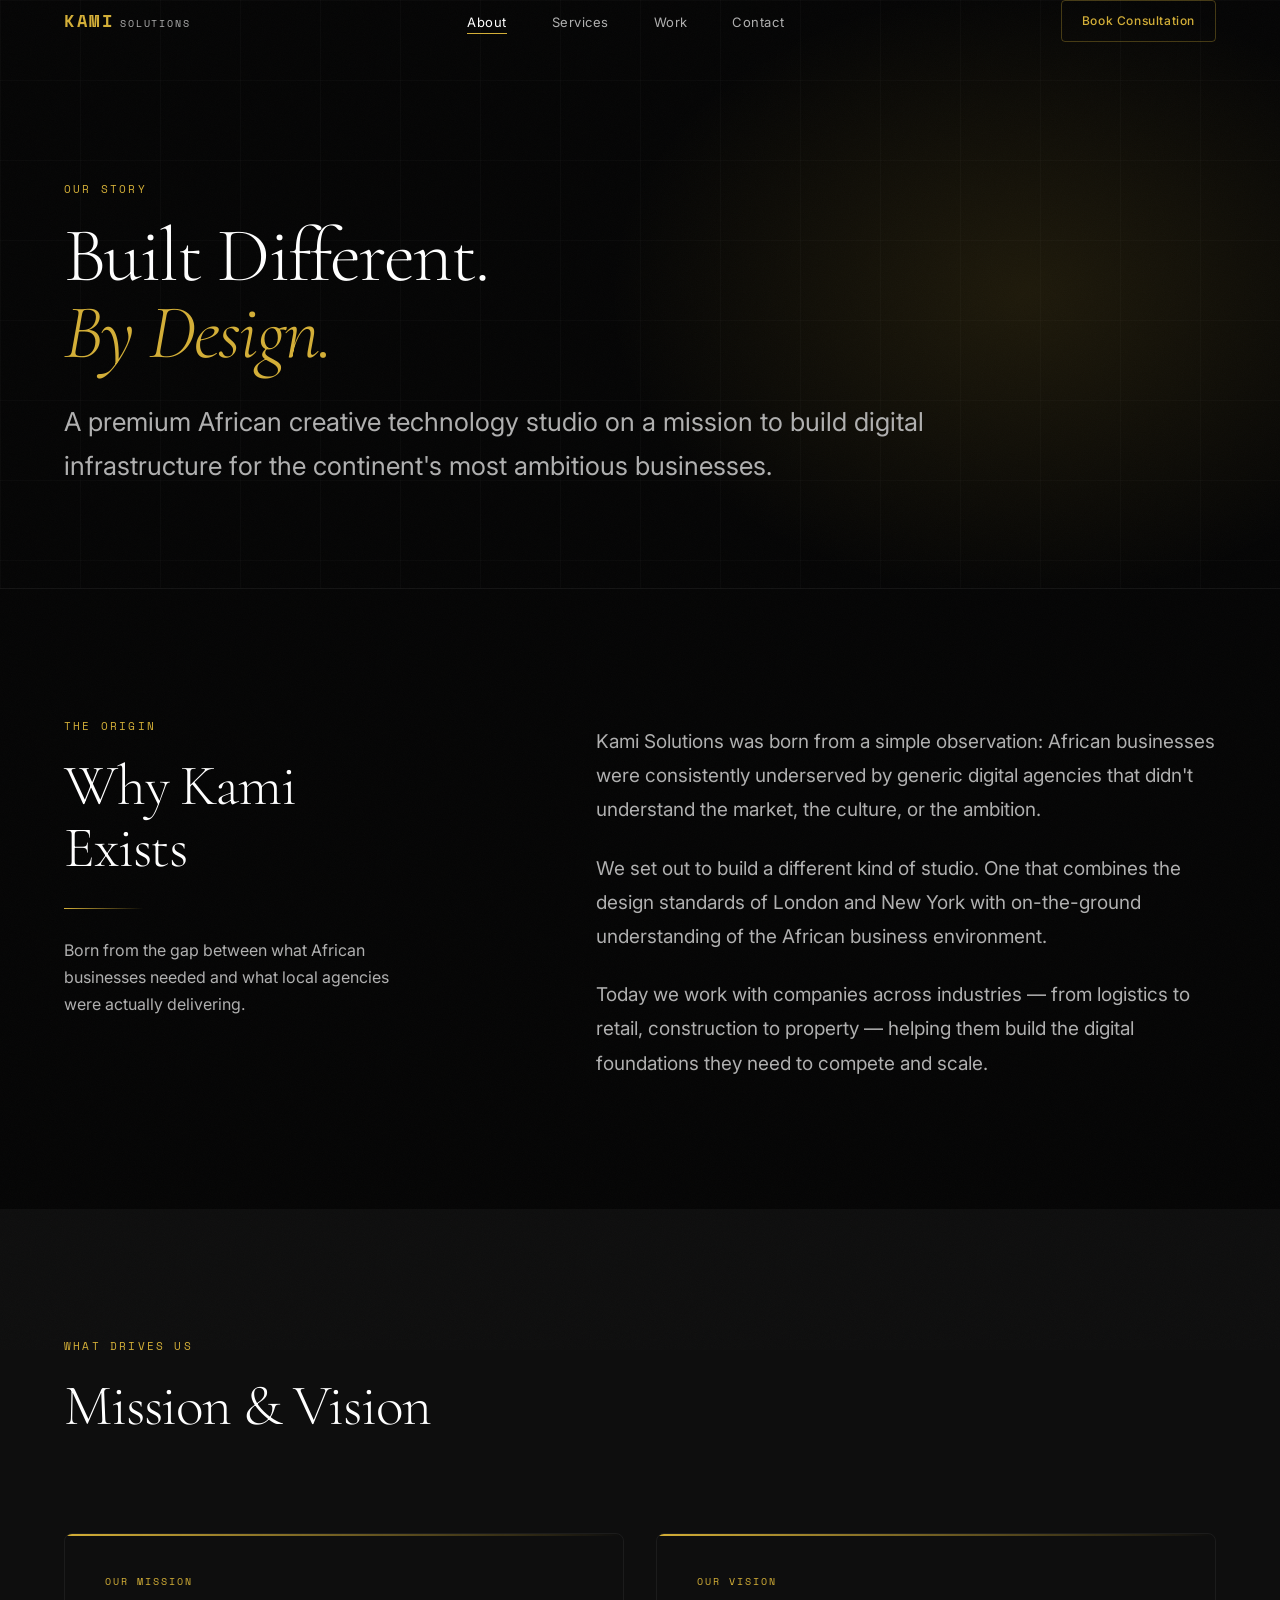
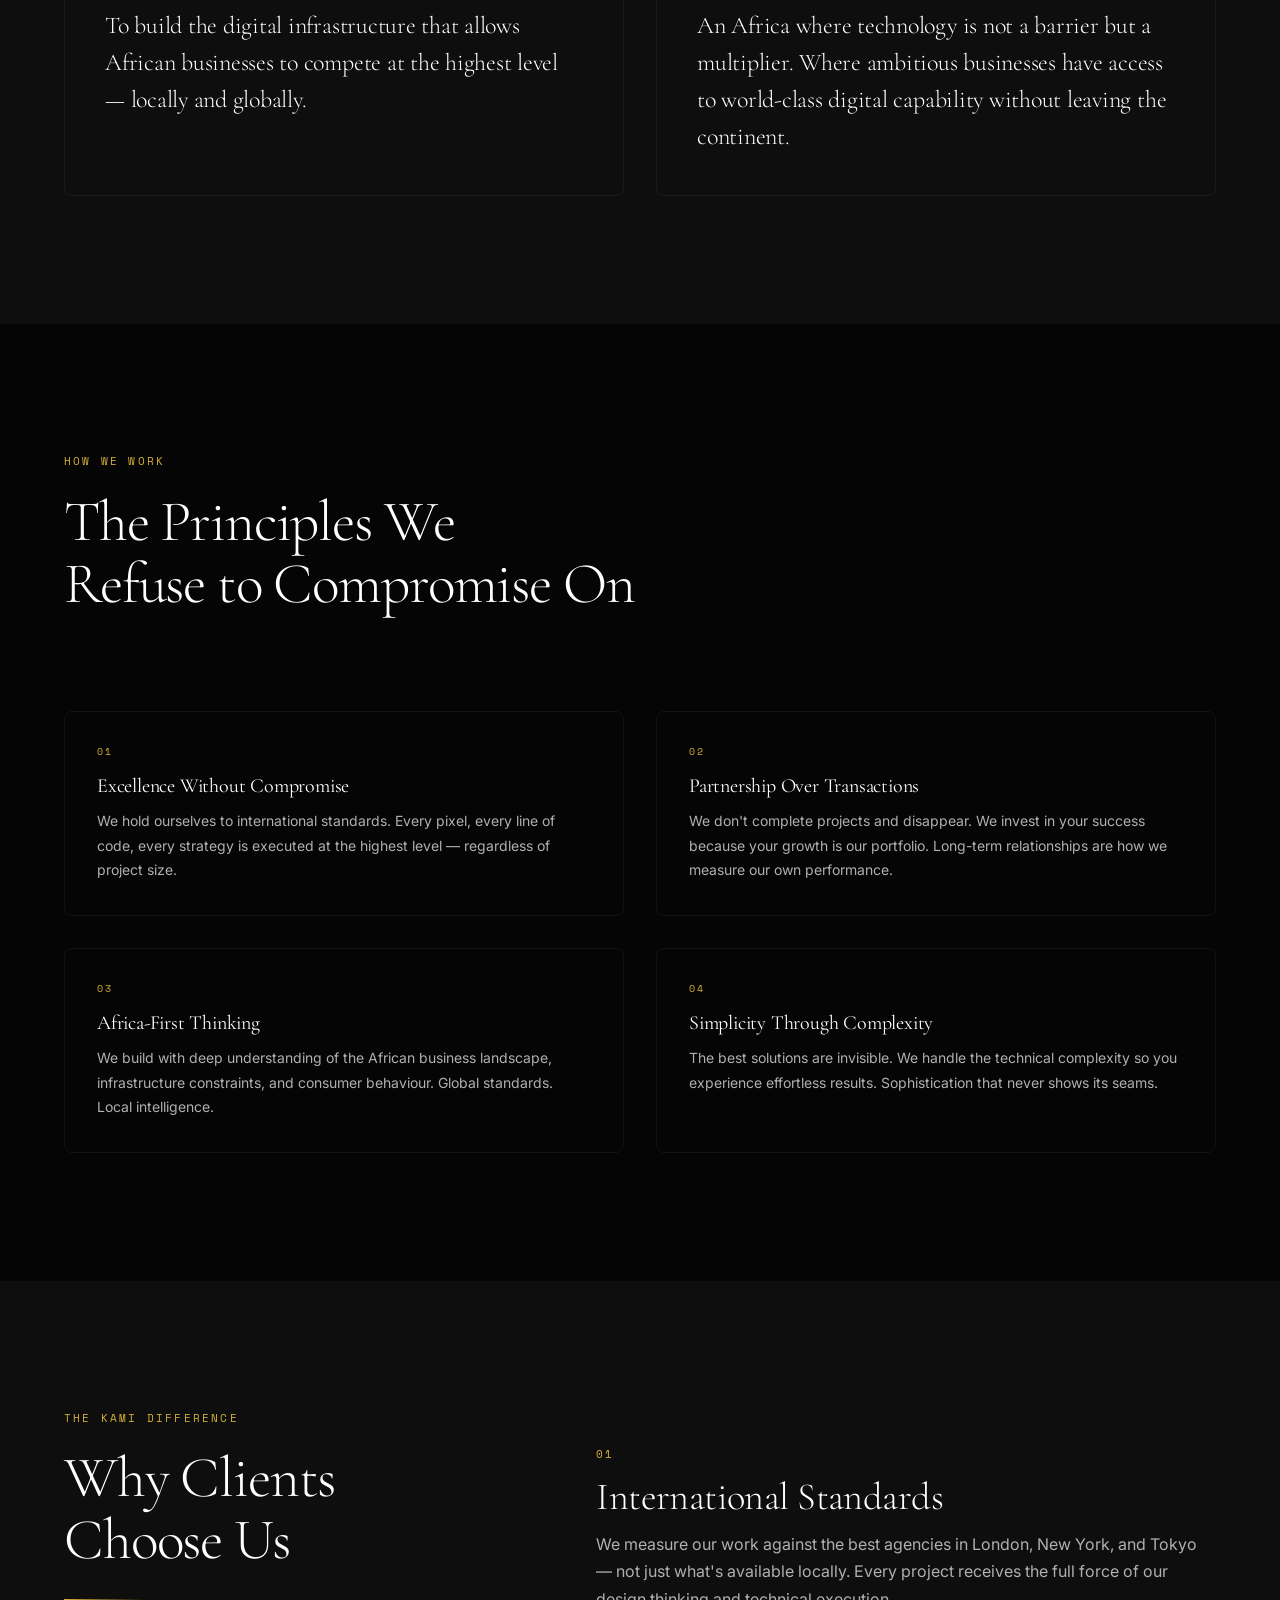
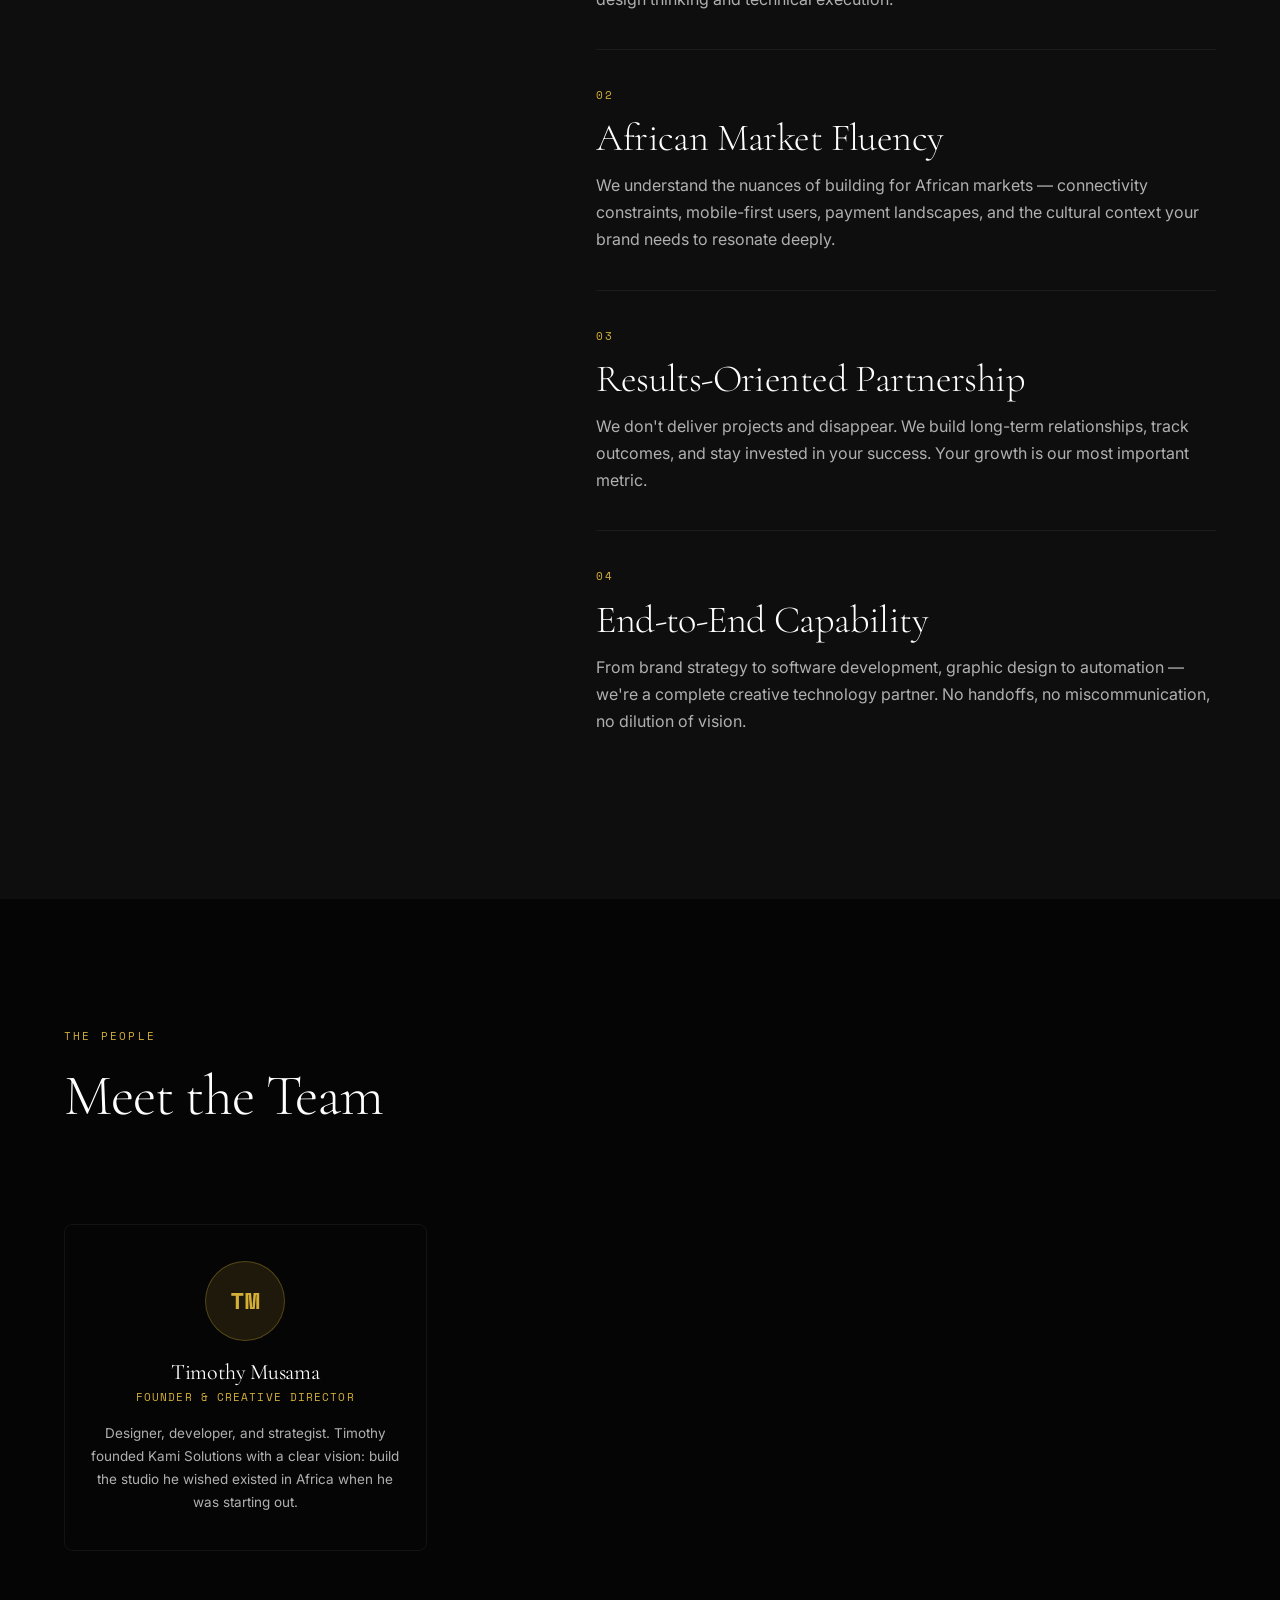
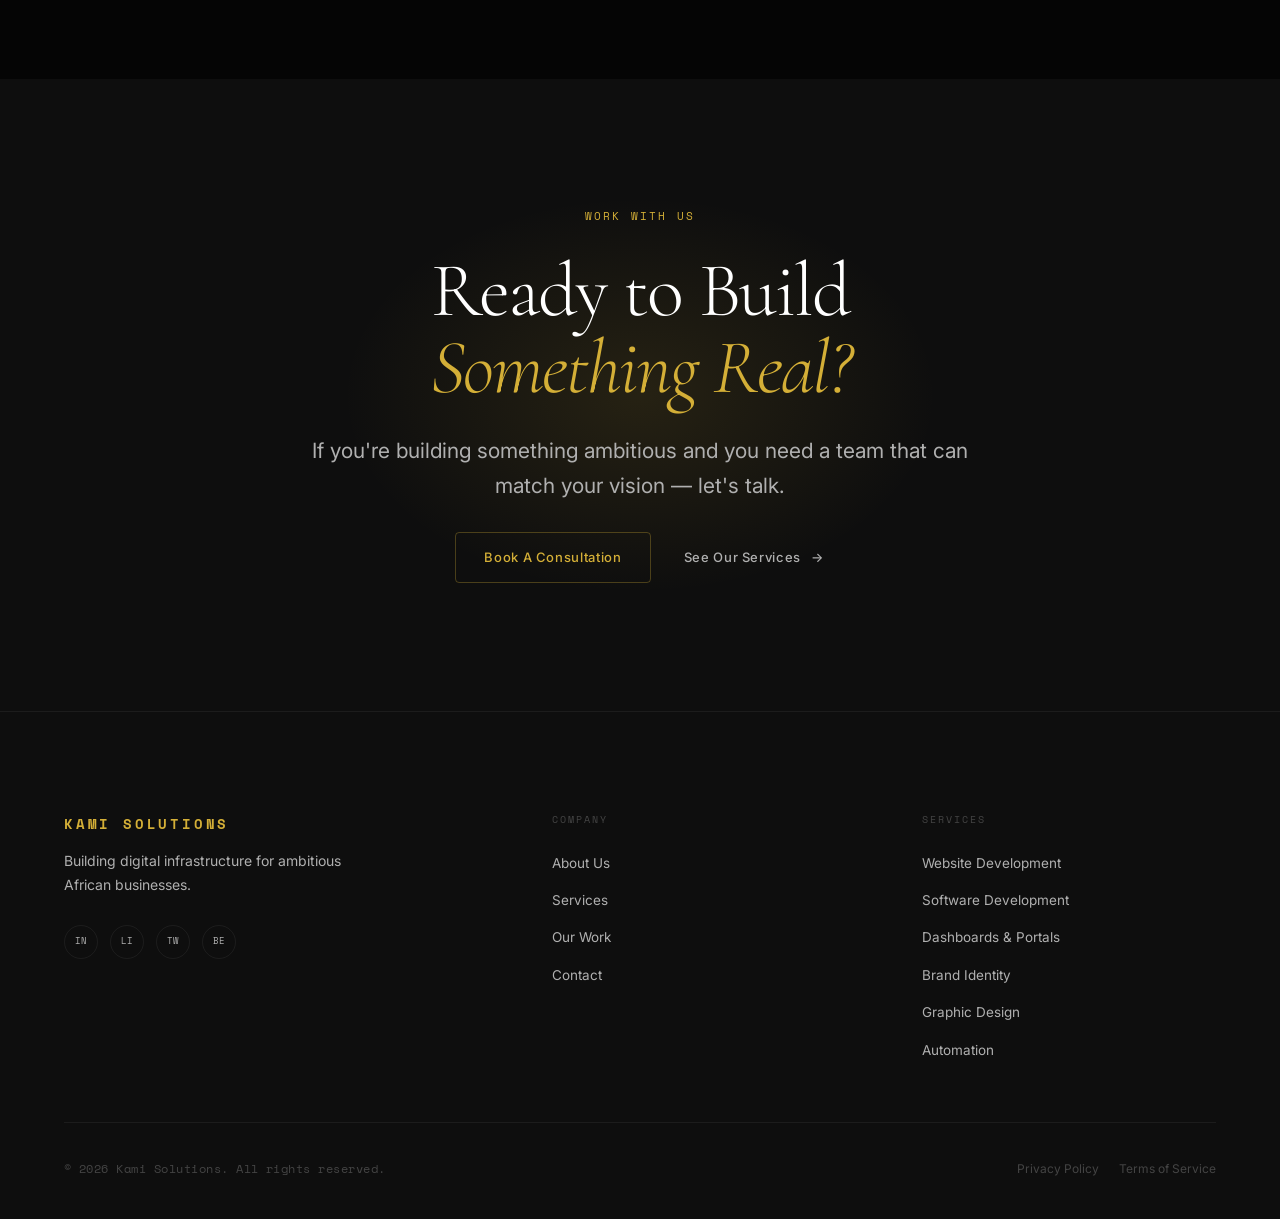
==== about.html @ 96672d3c "Initial project structure" ====
<!DOCTYPE html>
<html lang="en">
<head>
  <meta charset="UTF-8">
  <meta name="viewport" content="width=device-width, initial-scale=1.0">
  <title>About | Kami Solutions</title>
  <meta name="description" content="Kami Solutions is a premium African creative technology studio. Learn our story, mission, and the values that drive us to build world-class digital products.">
  <link rel="stylesheet" href="css/variables.css">
  <link rel="stylesheet" href="css/global.css">
  <link rel="stylesheet" href="css/components.css">
  <link rel="stylesheet" href="css/animations.css">
  <link rel="stylesheet" href="css/pages.css">
</head>
<body data-page="about">

  <div class="cursor-dot"  id="cursor-dot"></div>
  <div class="cursor-ring" id="cursor-ring"></div>
  <div class="page-overlay" id="page-overlay"></div>
  <div id="nav-root"></div>

  <main>

    <!-- PAGE HERO -->
    <section class="page-hero section">
      <div class="page-hero__bg">
        <div class="page-hero__grid"></div>
        <div class="page-hero__glow"></div>
      </div>
      <div class="container" style="position:relative;z-index:1;">
        <span class="text-label page-hero__label reveal">Our Story</span>
        <h1 class="display-lg page-hero__title reveal reveal-d1">
          Built Different.<br>
          <span class="italic text-accent">By Design.</span>
        </h1>
        <p class="text-xl page-hero__desc reveal reveal-d2">
          A premium African creative technology studio on a mission to build digital infrastructure
          for the continent's most ambitious businesses.
        </p>
      </div>
    </section>

    <!-- STORY -->
    <section class="section" id="story">
      <div class="container">
        <div class="about-story__inner">
          <div class="about-story__sticky">
            <span class="text-label reveal">The Origin</span>
            <h2 class="display-md reveal reveal-d1" style="margin-top:20px;">Why Kami<br>Exists</h2>
            <div class="divider-accent reveal reveal-d2"></div>
            <p class="text-md text-second reveal reveal-d2" style="max-width:36ch;">
              Born from the gap between what African businesses needed and what local agencies were actually delivering.
            </p>
          </div>
          <div class="about-story__paragraphs" id="about-story-content"></div>
        </div>
      </div>
    </section>

    <!-- MISSION & VISION -->
    <section class="section" style="background:var(--bg-secondary);" id="mission">
      <div class="container">
        <div class="section-header">
          <span class="text-label section-label reveal">What Drives Us</span>
          <h2 class="display-md section-heading reveal reveal-d1">Mission &amp; Vision</h2>
        </div>
        <div class="about-mission__inner" id="about-mission-grid"></div>
      </div>
    </section>

    <!-- VALUES -->
    <section class="section" id="values">
      <div class="container">
        <div class="section-header">
          <span class="text-label section-label reveal">How We Work</span>
          <h2 class="display-md section-heading reveal reveal-d1">
            The Principles We<br>Refuse to Compromise On
          </h2>
        </div>
        <div class="about-values-grid" id="about-values-grid"></div>
      </div>
    </section>

    <!-- WHY KAMI -->
    <section class="section" style="background:var(--bg-secondary);">
      <div class="container">
        <div class="about-story__inner">
          <div class="about-story__sticky">
            <span class="text-label reveal">The Kami Difference</span>
            <h2 class="display-md reveal reveal-d1" style="margin-top:20px;">Why Clients<br>Choose Us</h2>
            <div class="divider-accent reveal reveal-d2"></div>
          </div>
          <div style="display:flex;flex-direction:column;gap:0;">
            <div class="reveal" style="padding:36px 0;border-bottom:1px solid var(--border);">
              <span class="text-label" style="margin-bottom:12px;">01</span>
              <h3 class="display-sm" style="margin-bottom:12px;">International Standards</h3>
              <p class="text-md text-second">We measure our work against the best agencies in London, New York, and Tokyo — not just what's available locally. Every project receives the full force of our design thinking and technical execution.</p>
            </div>
            <div class="reveal reveal-d1" style="padding:36px 0;border-bottom:1px solid var(--border);">
              <span class="text-label" style="margin-bottom:12px;">02</span>
              <h3 class="display-sm" style="margin-bottom:12px;">African Market Fluency</h3>
              <p class="text-md text-second">We understand the nuances of building for African markets — connectivity constraints, mobile-first users, payment landscapes, and the cultural context your brand needs to resonate deeply.</p>
            </div>
            <div class="reveal reveal-d2" style="padding:36px 0;border-bottom:1px solid var(--border);">
              <span class="text-label" style="margin-bottom:12px;">03</span>
              <h3 class="display-sm" style="margin-bottom:12px;">Results-Oriented Partnership</h3>
              <p class="text-md text-second">We don't deliver projects and disappear. We build long-term relationships, track outcomes, and stay invested in your success. Your growth is our most important metric.</p>
            </div>
            <div class="reveal reveal-d3" style="padding:36px 0;">
              <span class="text-label" style="margin-bottom:12px;">04</span>
              <h3 class="display-sm" style="margin-bottom:12px;">End-to-End Capability</h3>
              <p class="text-md text-second">From brand strategy to software development, graphic design to automation — we're a complete creative technology partner. No handoffs, no miscommunication, no dilution of vision.</p>
            </div>
          </div>
        </div>
      </div>
    </section>

    <!-- TEAM -->
    <section class="section" id="team">
      <div class="container">
        <div class="section-header">
          <span class="text-label section-label reveal">The People</span>
          <h2 class="display-md section-heading reveal reveal-d1">Meet the Team</h2>
        </div>
        <div class="about-team-grid" id="about-team-grid"></div>
      </div>
    </section>

    <!-- CTA -->
    <section class="section cta-section" style="background:var(--bg-secondary);">
      <div class="cta-glow" style="left:50%;top:50%;transform:translate(-50%,-50%);"></div>
      <div class="container">
        <div class="cta-section__inner reveal">
          <span class="text-label">Work With Us</span>
          <h2 class="display-lg" style="text-align:center;">
            Ready to Build<br>
            <span class="text-accent italic">Something Real?</span>
          </h2>
          <p class="text-lg text-second" style="text-align:center;max-width:52ch;">
            If you're building something ambitious and you need a team that can match your vision — let's talk.
          </p>
          <div class="cta-section__actions">
            <a href="contact.html" class="btn btn-primary" data-magnetic>Book A Consultation</a>
            <a href="services.html" class="btn btn-ghost">See Our Services <span class="btn-arrow">→</span></a>
          </div>
        </div>
      </div>
    </section>

  </main>

  <div id="footer-root"></div>

  <script src="js/config.js"></script>
  <script src="js/components.js"></script>
  <script src="js/animations.js"></script>
  <script src="js/app.js"></script>
</body>
</html>
---- css/variables.css ----
/**
 * KAMI SOLUTIONS — CSS CUSTOM PROPERTIES
 * ────────────────────────────────────────
 * These values are the defaults. The ThemeEngine in app.js
 * overrides them at runtime from KAMI_CONFIG.theme.
 * Do not edit manually — edit js/config.js instead.
 */

:root {

  /* ── Colors (theme defaults: black-gold) ── */
  --bg-primary:     #050505;
  --bg-secondary:   #0E0E0E;
  --bg-surface:     #111111;
  --bg-card:        #0A0A0A;
  --accent:         #D4AF37;
  --accent-light:   #F0D77A;
  --accent-dim:     rgba(212, 175, 55, 0.12);
  --text-primary:   #FFFFFF;
  --text-secondary: #B0B0B0;
  --text-muted:     #444444;
  --border:         rgba(255, 255, 255, 0.06);
  --border-accent:  rgba(212, 175, 55, 0.3);
  --shadow:         0 32px 64px rgba(0, 0, 0, 0.8);
  --shadow-accent:  0 0 60px rgba(212, 175, 55, 0.12);

  /* ── Typography (overridden by TypographyEngine) ── */
  --font-heading: "Cormorant Garamond", "Georgia", serif;
  --font-body:    "Inter", -apple-system, BlinkMacSystemFont, "Segoe UI", sans-serif;
  --font-accent:  "Space Mono", "Courier New", monospace;

  /* ── Spacing ── */
  --section-pad:    clamp(80px, 10vw, 140px);
  --section-pad-sm: clamp(60px, 7vw, 100px);
  --container-max:  1440px;
  --container-pad:  clamp(24px, 5vw, 80px);
  --gutter:         clamp(16px, 2.5vw, 32px);

  /* ── Easing ── */
  --ease-premium:  cubic-bezier(0.23, 1, 0.32, 1);
  --ease-smooth:   cubic-bezier(0.4, 0, 0.2, 1);
  --ease-out-expo: cubic-bezier(0.16, 1, 0.3, 1);
  --ease-bounce:   cubic-bezier(0.175, 0.885, 0.32, 1.275);

  /* ── Durations ── */
  --dur-fast:  180ms;
  --dur-base:  380ms;
  --dur-slow:  680ms;
  --dur-epic:  1100ms;

  /* ── Z-indices ── */
  --z-cursor:  9999;
  --z-overlay: 9000;
  --z-nav:     8000;
  --z-mobile-menu: 7500;
  --z-modal:   7000;

  /* ── Border radius ── */
  --r-sm:   4px;
  --r-md:   8px;
  --r-lg:   16px;
  --r-full: 9999px;

  /* ── Nav height ── */
  --nav-h: 80px;
}

@media (max-width: 768px) {
  :root {
    --nav-h: 68px;
  }
}
---- css/global.css ----
/**
 * KAMI SOLUTIONS — GLOBAL STYLES
 * ─────────────────────────────────
 * Reset, base typography, layout utilities, cursor, page overlay.
 */

/* ─── RESET ───────────────────────────────────────────────────── */

*, *::before, *::after {
  box-sizing: border-box;
  margin: 0;
  padding: 0;
}

html {
  font-size: 16px;
  scroll-behavior: smooth;
  -webkit-font-smoothing:  antialiased;
  -moz-osx-font-smoothing: grayscale;
  text-rendering: optimizeLegibility;
}

body {
  background-color: var(--bg-primary);
  color:            var(--text-primary);
  font-family:      var(--font-body);
  font-size:        1rem;
  font-weight:      400;
  line-height:      1.65;
  overflow-x:       hidden;
  cursor:           none;
  transition:       background-color var(--dur-slow) var(--ease-smooth),
                    color var(--dur-slow) var(--ease-smooth);
}

a          { color: inherit; text-decoration: none; }
img        { display: block; max-width: 100%; height: auto; }
ul, ol     { list-style: none; }
button     { cursor: none; border: none; background: none; font: inherit; }
input, textarea, select { font: inherit; }

/* ─── SCROLLBAR ────────────────────────────────────────────────── */

::-webkit-scrollbar       { width: 3px; }
::-webkit-scrollbar-track { background: var(--bg-secondary); }
::-webkit-scrollbar-thumb { background: var(--accent-dim); border-radius: var(--r-full); }
::-webkit-scrollbar-thumb:hover { background: var(--accent); }

/* ─── TYPOGRAPHY ──────────────────────────────────────────────── */

h1, h2, h3, h4, h5, h6 {
  font-family:    var(--font-heading);
  font-weight:    300;
  line-height:    1.05;
  letter-spacing: -0.02em;
}

/* Display sizes */
.display-xl {
  font-size:      clamp(52px, 9vw, 136px);
  font-weight:    300;
  line-height:    0.94;
  letter-spacing: -0.03em;
}

.display-lg {
  font-size:      clamp(40px, 6vw, 92px);
  font-weight:    300;
  line-height:    1.0;
  letter-spacing: -0.025em;
}

.display-md {
  font-size:      clamp(30px, 4.5vw, 68px);
  font-weight:    300;
  line-height:    1.08;
  letter-spacing: -0.02em;
}

.display-sm {
  font-size:      clamp(24px, 3vw, 48px);
  font-weight:    300;
  line-height:    1.15;
  letter-spacing: -0.015em;
}

/* Body sizes */
.text-xl  { font-size: clamp(19px, 2.2vw, 26px); line-height: 1.55; }
.text-lg  { font-size: clamp(17px, 1.8vw, 21px); line-height: 1.65; }
.text-md  { font-size: 16px; line-height: 1.7; }
.text-sm  { font-size: 14px; line-height: 1.6; }
.text-xs  { font-size: 12px; line-height: 1.5; }

/* Label / accent text */
.text-label {
  font-family:     var(--font-accent);
  font-size:       11px;
  font-weight:     400;
  letter-spacing:  0.2em;
  text-transform:  uppercase;
  color:           var(--accent);
  display:         block;
}

/* Color utilities */
.text-muted   { color: var(--text-muted); }
.text-second  { color: var(--text-secondary); }
.text-accent  { color: var(--accent); }
.text-white   { color: #fff; }

/* Style utilities */
.italic       { font-style: italic; }
.font-heading { font-family: var(--font-heading); }

/* ─── LAYOUT ──────────────────────────────────────────────────── */

.container {
  width:      100%;
  max-width:  var(--container-max);
  margin:     0 auto;
  padding:    0 var(--container-pad);
}

.section     { padding: var(--section-pad) 0; }
.section-sm  { padding: var(--section-pad-sm) 0; }

.grid-2 { display: grid; grid-template-columns: repeat(2, 1fr); gap: var(--gutter); }
.grid-3 { display: grid; grid-template-columns: repeat(3, 1fr); gap: var(--gutter); }
.grid-4 { display: grid; grid-template-columns: repeat(4, 1fr); gap: var(--gutter); }

.flex           { display: flex; }
.flex-center    { display: flex; align-items: center; justify-content: center; }
.flex-between   { display: flex; align-items: center; justify-content: space-between; }
.flex-col       { display: flex; flex-direction: column; }
.flex-col-center{ display: flex; flex-direction: column; align-items: center; }
.gap-sm         { gap: 12px; }
.gap-md         { gap: 24px; }
.gap-lg         { gap: 40px; }

.relative  { position: relative; }
.absolute  { position: absolute; }
.overflow-hidden { overflow: hidden; }
.w-full    { width: 100%; }

/* ─── DIVIDERS ────────────────────────────────────────────────── */

.divider {
  height:     1px;
  background: var(--border);
  width:      100%;
}

.divider-accent {
  height:     1px;
  width:      80px;
  background: linear-gradient(90deg, var(--accent), transparent);
  margin:     28px 0;
}

/* ─── SECTION HEADER ─────────────────────────────────────────── */

.section-label {
  display:     block;
  margin-bottom: 20px;
}

.section-heading {
  margin-bottom: 0;
}

.section-header {
  margin-bottom: clamp(60px, 8vw, 96px);
}

/* ─── CUSTOM CURSOR ───────────────────────────────────────────── */

.cursor-dot {
  position:         fixed;
  width:            6px;
  height:           6px;
  background:       var(--accent);
  border-radius:    50%;
  pointer-events:   none;
  z-index:          var(--z-cursor);
  transform:        translate(-50%, -50%);
  transition:       width   var(--dur-fast) var(--ease-premium),
                    height  var(--dur-fast) var(--ease-premium),
                    opacity var(--dur-fast) var(--ease-smooth);
  will-change:      transform;
}

.cursor-ring {
  position:         fixed;
  width:            38px;
  height:           38px;
  border:           1px solid var(--border-accent);
  border-radius:    50%;
  pointer-events:   none;
  z-index:          var(--z-cursor);
  transform:        translate(-50%, -50%);
  transition:       width    500ms var(--ease-premium),
                    height   500ms var(--ease-premium),
                    border-color 300ms var(--ease-premium),
                    background   300ms var(--ease-premium),
                    opacity  var(--dur-base) var(--ease-smooth);
  will-change:      transform;
}

body.cursor--link .cursor-ring {
  width:            56px;
  height:           56px;
  border-color:     var(--accent);
  background:       var(--accent-dim);
}

body.cursor--btn .cursor-dot {
  width:  10px;
  height: 10px;
}

body.cursor--btn .cursor-ring {
  width:        64px;
  height:       64px;
  border-color: var(--accent);
}

body.cursor--text .cursor-ring {
  width:            3px;
  height:           28px;
  border-radius:    2px;
  border-color:     var(--text-secondary);
}

/* ─── PAGE TRANSITION OVERLAY ────────────────────────────────── */

.page-overlay {
  position:      fixed;
  inset:         0;
  background:    var(--bg-primary);
  z-index:       var(--z-overlay);
  pointer-events: none;
  transform:     scaleY(0);
  transform-origin: bottom;
  transition:    transform 700ms var(--ease-out-expo);
}

.page-overlay.is-active {
  transform:        scaleY(1);
  transform-origin: top;
}

/* ─── GRAIN OVERLAY ───────────────────────────────────────────── */

body::after {
  content:          '';
  position:         fixed;
  inset:            -50%;
  width:            200%;
  height:           200%;
  background-image: url("data:image/svg+xml,%3Csvg viewBox='0 0 256 256' xmlns='http://www.w3.org/2000/svg'%3E%3Cfilter id='noise'%3E%3CfeTurbulence type='fractalNoise' baseFrequency='0.9' numOctaves='4' stitchTiles='stitch'/%3E%3C/filter%3E%3Crect width='100%25' height='100%25' filter='url(%23noise)' opacity='1'/%3E%3C/svg%3E");
  background-size:  200px 200px;
  opacity:          0.025;
  pointer-events:   none;
  z-index:          9998;
  animation:        grain 8s steps(10) infinite;
}

@keyframes grain {
  0%, 100% { transform: translate(0, 0); }
  10%       { transform: translate(-2%, -4%); }
  20%       { transform: translate(-5%, 2%);  }
  30%       { transform: translate(3%, -6%);  }
  40%       { transform: translate(-2%, 8%);  }
  50%       { transform: translate(-4%, 3%);  }
  60%       { transform: translate(6%, -2%);  }
  70%       { transform: translate(-1%, -7%); }
  80%       { transform: translate(4%, 5%);   }
  90%       { transform: translate(-6%, 1%);  }
}

/* ─── VISUALLY HIDDEN ─────────────────────────────────────────── */

.visually-hidden {
  position:   absolute;
  width:      1px;
  height:     1px;
  padding:    0;
  margin:     -1px;
  overflow:   hidden;
  clip:       rect(0, 0, 0, 0);
  white-space: nowrap;
  border:     0;
}

/* ─── RESPONSIVE GRID OVERRIDES ───────────────────────────────── */

@media (max-width: 1024px) {
  .grid-3 { grid-template-columns: repeat(2, 1fr); }
  .grid-4 { grid-template-columns: repeat(2, 1fr); }
}

@media (max-width: 640px) {
  .grid-2,
  .grid-3,
  .grid-4 { grid-template-columns: 1fr; }
}

@media (max-width: 768px) {
  body { cursor: auto; }
  .cursor-dot,
  .cursor-ring { display: none; }
}
---- css/components.css ----
/**
 * KAMI SOLUTIONS — COMPONENTS
 * ────────────────────────────
 * Navigation, footer, buttons, cards, forms, badges.
 */

/* ═══════════════════════════════════════════════════════════════
   NAVIGATION
══════════════════════════════════════════════════════════════════ */

.nav {
  position:   fixed;
  top:        0;
  left:       0;
  right:      0;
  height:     var(--nav-h);
  z-index:    var(--z-nav);
  transition: background var(--dur-slow) var(--ease-smooth),
              border-color var(--dur-slow) var(--ease-smooth),
              box-shadow var(--dur-slow) var(--ease-smooth);
  border-bottom: 1px solid transparent;
}

.nav.is-scrolled {
  background:   rgba(5, 5, 5, 0.88);
  border-color: var(--border);
  box-shadow:   0 0 60px rgba(0, 0, 0, 0.5);
  backdrop-filter: blur(20px);
  -webkit-backdrop-filter: blur(20px);
}

.nav__inner {
  height:      100%;
  display:     flex;
  align-items: center;
  justify-content: space-between;
  gap:         40px;
}

.nav__logo {
  display:     flex;
  align-items: baseline;
  gap:         6px;
  flex-shrink: 0;
}

.nav__logo-main {
  font-family:    var(--font-accent);
  font-size:      17px;
  font-weight:    700;
  letter-spacing: 0.15em;
  color:          var(--accent);
  line-height:    1;
}

.nav__logo-sub {
  font-family:    var(--font-accent);
  font-size:      10px;
  font-weight:    400;
  letter-spacing: 0.18em;
  color:          var(--text-secondary);
  line-height:    1;
  text-transform: uppercase;
}

.nav__links {
  display:     flex;
  align-items: center;
  gap:         clamp(24px, 3.5vw, 48px);
}

.nav__link {
  font-size:      13px;
  font-weight:    400;
  letter-spacing: 0.04em;
  color:          var(--text-secondary);
  transition:     color var(--dur-fast) var(--ease-smooth);
  position:       relative;
  padding:        4px 0;
}

.nav__link::after {
  content:    '';
  position:   absolute;
  bottom:     0;
  left:       0;
  width:      0;
  height:     1px;
  background: var(--accent);
  transition: width var(--dur-base) var(--ease-premium);
}

.nav__link:hover,
.nav__link.is-active { color: var(--text-primary); }
.nav__link:hover::after,
.nav__link.is-active::after { width: 100%; }

.nav__right {
  display:     flex;
  align-items: center;
  gap:         20px;
  flex-shrink: 0;
}

.nav__hamburger {
  display:         none;
  flex-direction:  column;
  justify-content: center;
  gap:             6px;
  width:           36px;
  height:          36px;
  padding:         4px;
  cursor:          none;
}

.nav__hamburger span {
  display:          block;
  height:           1px;
  background:       var(--text-primary);
  transition:       transform var(--dur-base) var(--ease-premium),
                    opacity   var(--dur-base) var(--ease-smooth),
                    width     var(--dur-base) var(--ease-smooth);
  transform-origin: left center;
}

.nav__hamburger span:first-child { width: 100%; }
.nav__hamburger span:last-child  { width: 60%; }

.nav__hamburger.is-open span:first-child { transform: rotate(38deg) translateY(-1px); width: 100%; }
.nav__hamburger.is-open span:last-child  { transform: rotate(-38deg) translateY(1px); width: 100%; }

/* ─── Mobile Menu ─── */

.mobile-menu {
  position:       fixed;
  inset:          0;
  background:     var(--bg-primary);
  z-index:        var(--z-mobile-menu);
  display:        flex;
  flex-direction: column;
  padding:        calc(var(--nav-h) + 20px) var(--container-pad) 60px;
  transform:      translateX(100%);
  transition:     transform 600ms var(--ease-out-expo);
  overflow:       hidden;
}

.mobile-menu.is-open { transform: translateX(0); }

.mobile-menu__links {
  flex:           1;
  display:        flex;
  flex-direction: column;
  justify-content: center;
  gap:            4px;
}

.mobile-menu__link {
  font-family:    var(--font-heading);
  font-size:      clamp(36px, 10vw, 60px);
  font-weight:    300;
  line-height:    1.2;
  color:          var(--text-secondary);
  letter-spacing: -0.02em;
  transform:      translateX(-40px);
  opacity:        0;
  transition:     transform 500ms var(--ease-out-expo),
                  opacity   500ms var(--ease-smooth),
                  color     var(--dur-fast) var(--ease-smooth);
}

.mobile-menu.is-open .mobile-menu__link {
  transform: translateX(0);
  opacity:   1;
}

.mobile-menu.is-open .mobile-menu__link:nth-child(1) { transition-delay: 80ms; }
.mobile-menu.is-open .mobile-menu__link:nth-child(2) { transition-delay: 130ms; }
.mobile-menu.is-open .mobile-menu__link:nth-child(3) { transition-delay: 180ms; }
.mobile-menu.is-open .mobile-menu__link:nth-child(4) { transition-delay: 230ms; }

.mobile-menu__link:hover { color: var(--text-primary); }

.mobile-menu__footer {
  padding-top:     32px;
  border-top:      1px solid var(--border);
  display:         flex;
  align-items:     center;
  justify-content: space-between;
  gap:             20px;
  flex-wrap:       wrap;
}

.mobile-menu__contact {
  font-size: 13px;
  color:     var(--text-secondary);
}

/* ═══════════════════════════════════════════════════════════════
   BUTTONS
══════════════════════════════════════════════════════════════════ */

.btn {
  display:        inline-flex;
  align-items:    center;
  gap:            10px;
  font-size:      13px;
  font-weight:    500;
  letter-spacing: 0.05em;
  border-radius:  var(--r-sm);
  padding:        14px 28px;
  transition:     color        var(--dur-base) var(--ease-smooth),
                  background   var(--dur-base) var(--ease-smooth),
                  border-color var(--dur-base) var(--ease-smooth),
                  box-shadow   var(--dur-base) var(--ease-smooth),
                  transform    var(--dur-base) var(--ease-premium);
  position:       relative;
  cursor:         none;
  white-space:    nowrap;
  user-select:    none;
  overflow:       hidden;
}

.btn-primary {
  color:      var(--accent);
  border:     1px solid var(--border-accent);
  background: transparent;
}

.btn-primary:hover {
  background:  var(--accent-dim);
  border-color: var(--accent);
  box-shadow:  var(--shadow-accent);
  transform:   translateY(-2px);
}

.btn-primary:active { transform: translateY(0); }

.btn-ghost {
  color:      var(--text-secondary);
  background: transparent;
  border:     1px solid transparent;
  padding-left: 0;
  padding-right: 0;
}

.btn-ghost:hover { color: var(--text-primary); }

.btn-ghost:hover .btn-arrow { transform: translateX(6px); }

.btn-arrow {
  display:    inline-block;
  transition: transform var(--dur-base) var(--ease-premium);
}

.btn-sm { font-size: 12px; padding: 10px 20px; }

/* ═══════════════════════════════════════════════════════════════
   SERVICE CARDS
══════════════════════════════════════════════════════════════════ */

.service-card {
  background:     var(--bg-card);
  border:         1px solid var(--border);
  border-radius:  var(--r-md);
  padding:        clamp(28px, 3.5vw, 44px);
  display:        flex;
  flex-direction: column;
  gap:            18px;
  transition:     border-color var(--dur-base) var(--ease-smooth),
                  box-shadow   var(--dur-base) var(--ease-smooth),
                  transform    var(--dur-base) var(--ease-premium);
  position:       relative;
  overflow:       hidden;
}

.service-card::before {
  content:    '';
  position:   absolute;
  inset:      0;
  background: linear-gradient(135deg, var(--accent-dim) 0%, transparent 60%);
  opacity:    0;
  transition: opacity var(--dur-base) var(--ease-smooth);
  pointer-events: none;
}

.service-card:hover {
  border-color: var(--border-accent);
  box-shadow:   var(--shadow-accent);
  transform:    translateY(-4px);
}

.service-card:hover::before { opacity: 1; }

.service-card__header {
  display:         flex;
  align-items:     flex-start;
  justify-content: space-between;
}

.service-card__icon {
  font-size:   28px;
  line-height: 1;
  color:       var(--text-muted);
  transition:  color var(--dur-base) var(--ease-smooth);
}

.service-card:hover .service-card__icon { color: var(--accent); }

.service-card__number {
  font-family:    var(--font-accent);
  font-size:      10px;
  letter-spacing: 0.15em;
  color:          var(--text-muted);
}

.service-card__title {
  font-family:    var(--font-heading);
  font-size:      clamp(20px, 2.2vw, 28px);
  font-weight:    400;
  letter-spacing: -0.01em;
  line-height:    1.15;
}

.service-card__tagline {
  font-size:   13px;
  color:       var(--accent);
  font-style:  italic;
  font-family: var(--font-heading);
}

.service-card__desc {
  font-size:   14px;
  color:       var(--text-secondary);
  line-height: 1.75;
  flex:        1;
}

.service-card__features {
  display:        flex;
  flex-direction: column;
  gap:            7px;
}

.service-card__feature {
  display:     flex;
  align-items: center;
  gap:         10px;
  font-size:   12.5px;
  color:       var(--text-secondary);
}

.service-card__feature::before {
  content:     '—';
  color:       var(--accent);
  flex-shrink: 0;
  font-size:   9px;
}

.service-card__footer {
  display:         flex;
  align-items:     center;
  justify-content: space-between;
  padding-top:     18px;
  border-top:      1px solid var(--border);
  margin-top:      auto;
}

.service-card__price {
  font-family:    var(--font-accent);
  font-size:      11px;
  letter-spacing: 0.08em;
  color:          var(--accent);
}

.service-card__time {
  font-size: 11px;
  color:     var(--text-muted);
  font-family: var(--font-accent);
}

.service-card__arrow {
  display:    inline-block;
  color:      var(--text-muted);
  font-size:  16px;
  transition: transform var(--dur-base) var(--ease-premium),
              color     var(--dur-base) var(--ease-smooth);
}

.service-card:hover .service-card__arrow {
  transform: translate(4px, -4px);
  color:     var(--accent);
}

/* ═══════════════════════════════════════════════════════════════
   PORTFOLIO CARDS
══════════════════════════════════════════════════════════════════ */

.portfolio-card {
  border-radius: var(--r-md);
  overflow:      hidden;
  position:      relative;
  aspect-ratio:  4/3;
  cursor:        none;
  transition:    transform  var(--dur-base) var(--ease-premium),
                 box-shadow var(--dur-base) var(--ease-smooth);
  display:       block;
}

.portfolio-card:hover {
  transform:  translateY(-6px);
  box-shadow: var(--shadow);
}

.portfolio-card__bg {
  position:   absolute;
  inset:      0;
  transition: transform var(--dur-slow) var(--ease-premium);
}

.portfolio-card:hover .portfolio-card__bg { transform: scale(1.05); }

.portfolio-card__overlay {
  position:   absolute;
  inset:      0;
  background: linear-gradient(
    to top,
    rgba(0,0,0,0.92) 0%,
    rgba(0,0,0,0.4)  50%,
    rgba(0,0,0,0.08) 100%
  );
  transition: background var(--dur-base) var(--ease-smooth);
}

.portfolio-card:hover .portfolio-card__overlay {
  background: linear-gradient(
    to top,
    rgba(0,0,0,0.85) 0%,
    rgba(0,0,0,0.3)  50%,
    rgba(0,0,0,0.04) 100%
  );
}

.portfolio-card__content {
  position:       absolute;
  inset:          0;
  padding:        clamp(20px, 3vw, 32px);
  display:        flex;
  flex-direction: column;
  justify-content: space-between;
}

.portfolio-card__top {
  display:         flex;
  align-items:     flex-start;
  justify-content: space-between;
}

.portfolio-card__category {
  font-family:      var(--font-accent);
  font-size:        9px;
  letter-spacing:   0.18em;
  text-transform:   uppercase;
  padding:          5px 12px;
  border:           1px solid rgba(255,255,255,0.2);
  border-radius:    var(--r-full);
  color:            rgba(255,255,255,0.7);
  background:       rgba(0,0,0,0.3);
  backdrop-filter:  blur(8px);
}

.portfolio-card__year {
  font-family:    var(--font-accent);
  font-size:      10px;
  color:          rgba(255,255,255,0.35);
  letter-spacing: 0.08em;
}

.portfolio-card__client {
  font-size:      11px;
  color:          var(--accent);
  font-family:    var(--font-accent);
  letter-spacing: 0.1em;
  margin-bottom:  6px;
  display:        block;
}

.portfolio-card__title {
  font-family:    var(--font-heading);
  font-size:      clamp(20px, 2.5vw, 30px);
  font-weight:    400;
  line-height:    1.1;
  letter-spacing: -0.015em;
  color:          #fff;
}

.portfolio-card__tags {
  display:   flex;
  flex-wrap: wrap;
  gap:       6px;
  margin-top: 10px;
  opacity:   0;
  transform: translateY(8px);
  transition: opacity   var(--dur-base) var(--ease-smooth),
              transform var(--dur-base) var(--ease-premium);
}

.portfolio-card:hover .portfolio-card__tags {
  opacity:   1;
  transform: translateY(0);
}

.portfolio-card__tag {
  font-size:    10px;
  color:        rgba(255,255,255,0.6);
  padding:      3px 8px;
  border:       1px solid rgba(255,255,255,0.12);
  border-radius: var(--r-sm);
  font-family:  var(--font-accent);
}

/* ═══════════════════════════════════════════════════════════════
   TESTIMONIAL CARDS
══════════════════════════════════════════════════════════════════ */

.testimonial-card {
  padding:       clamp(32px, 4.5vw, 52px);
  border:        1px solid var(--border);
  border-radius: var(--r-md);
  background:    var(--bg-card);
  position:      relative;
}

.testimonial-card__mark {
  font-family:    var(--font-heading);
  font-size:      96px;
  line-height:    0.6;
  color:          var(--accent-dim);
  display:        block;
  margin-bottom:  16px;
  user-select:    none;
}

.testimonial-card__quote {
  font-family:    var(--font-heading);
  font-size:      clamp(17px, 1.8vw, 22px);
  font-weight:    300;
  line-height:    1.65;
  letter-spacing: -0.01em;
  color:          var(--text-primary);
  margin-bottom:  32px;
}

.testimonial-card__author {
  display:     flex;
  align-items: center;
  gap:         16px;
}

.testimonial-card__avatar {
  width:           42px;
  height:          42px;
  border-radius:   50%;
  background:      var(--accent-dim);
  border:          1px solid var(--border-accent);
  flex-shrink:     0;
  display:         flex;
  align-items:     center;
  justify-content: center;
  font-family:     var(--font-accent);
  font-size:       12px;
  font-weight:     700;
  color:           var(--accent);
}

.testimonial-card__name {
  font-weight:  500;
  font-size:    14px;
  margin-bottom: 2px;
}

.testimonial-card__role {
  font-size:      11px;
  color:          var(--text-secondary);
  font-family:    var(--font-accent);
  letter-spacing: 0.05em;
}

/* ═══════════════════════════════════════════════════════════════
   STAT ITEMS
══════════════════════════════════════════════════════════════════ */

.stat-item {
  text-align: center;
  padding:    clamp(28px, 4vw, 48px) 20px;
  position:   relative;
}

.stat-item + .stat-item::before {
  content:    '';
  position:   absolute;
  left:       0;
  top:        50%;
  transform:  translateY(-50%);
  height:     40%;
  width:      1px;
  background: var(--border);
}

.stat-item__value {
  font-family:    var(--font-heading);
  font-size:      clamp(40px, 5.5vw, 72px);
  font-weight:    300;
  line-height:    1;
  letter-spacing: -0.03em;
  color:          var(--text-primary);
  display:        block;
  margin-bottom:  8px;
}

.stat-item__label {
  font-family:    var(--font-accent);
  font-size:      10px;
  letter-spacing: 0.18em;
  text-transform: uppercase;
  color:          var(--text-muted);
}

/* ═══════════════════════════════════════════════════════════════
   FORM ELEMENTS
══════════════════════════════════════════════════════════════════ */

.form-group {
  display:        flex;
  flex-direction: column;
  gap:            8px;
}

.form-label {
  font-family:    var(--font-accent);
  font-size:      10px;
  letter-spacing: 0.15em;
  text-transform: uppercase;
  color:          var(--text-secondary);
}

.form-input,
.form-textarea,
.form-select {
  width:         100%;
  background:    var(--bg-card);
  border:        1px solid var(--border);
  border-radius: var(--r-sm);
  padding:       14px 18px;
  color:         var(--text-primary);
  font-size:     14px;
  line-height:   1.5;
  outline:       none;
  transition:    border-color var(--dur-fast) var(--ease-smooth),
                 box-shadow   var(--dur-fast) var(--ease-smooth);
  appearance:    none;
  -webkit-appearance: none;
}

.form-textarea {
  resize:     vertical;
  min-height: 140px;
}

.form-input::placeholder,
.form-textarea::placeholder { color: var(--text-muted); }

.form-input:focus,
.form-textarea:focus,
.form-select:focus {
  border-color: var(--border-accent);
  box-shadow:   0 0 0 3px var(--accent-dim);
}

.form-select {
  cursor:             none;
  background-image:   url("data:image/svg+xml,%3Csvg xmlns='http://www.w3.org/2000/svg' width='10' height='6' viewBox='0 0 10 6'%3E%3Cpath d='M1 1l4 4 4-4' stroke='%23444' stroke-width='1.5' fill='none' stroke-linecap='round' stroke-linejoin='round'/%3E%3C/svg%3E");
  background-repeat:  no-repeat;
  background-position: right 16px center;
  padding-right:      40px;
}

.form-select option {
  background: var(--bg-secondary);
  color:      var(--text-primary);
}

.form-grid {
  display:               grid;
  grid-template-columns: repeat(2, 1fr);
  gap:                   20px;
}

/* ═══════════════════════════════════════════════════════════════
   VALUE CARDS (About page)
══════════════════════════════════════════════════════════════════ */

.value-card {
  padding:       32px;
  border:        1px solid var(--border);
  border-radius: var(--r-md);
  transition:    border-color var(--dur-base) var(--ease-smooth),
                 transform    var(--dur-base) var(--ease-premium);
}

.value-card:hover {
  border-color: var(--border-accent);
  transform:    translateY(-2px);
}

.value-card__number {
  font-family:    var(--font-accent);
  font-size:      10px;
  letter-spacing: 0.2em;
  color:          var(--accent);
  display:        block;
  margin-bottom:  16px;
}

.value-card__title {
  font-family:    var(--font-heading);
  font-size:      20px;
  font-weight:    400;
  letter-spacing: -0.01em;
  margin-bottom:  12px;
  color:          var(--text-primary);
}

.value-card__desc {
  font-size:   14px;
  color:       var(--text-secondary);
  line-height: 1.75;
}

/* ═══════════════════════════════════════════════════════════════
   FOOTER
══════════════════════════════════════════════════════════════════ */

.footer {
  background:  var(--bg-secondary);
  border-top:  1px solid var(--border);
  padding:     clamp(60px, 8vw, 100px) 0 40px;
}

.footer__top {
  display:               grid;
  grid-template-columns: 1.4fr 1fr 1fr;
  gap:                   clamp(40px, 6vw, 80px);
  padding-bottom:        60px;
  border-bottom:         1px solid var(--border);
  margin-bottom:         36px;
}

.footer__logo-text {
  font-family:    var(--font-accent);
  font-size:      14px;
  font-weight:    700;
  letter-spacing: 0.2em;
  color:          var(--accent);
  margin-bottom:  14px;
  display:        block;
}

.footer__tagline {
  font-size:     14px;
  color:         var(--text-secondary);
  line-height:   1.7;
  max-width:     300px;
  margin-bottom: 28px;
}

.footer__social {
  display: flex;
  gap:     12px;
}

.footer__social-link {
  width:           34px;
  height:          34px;
  border:          1px solid var(--border);
  border-radius:   50%;
  display:         flex;
  align-items:     center;
  justify-content: center;
  font-size:       9px;
  color:           var(--text-secondary);
  font-family:     var(--font-accent);
  letter-spacing:  0.03em;
  text-transform:  uppercase;
  transition:      border-color var(--dur-fast) var(--ease-smooth),
                   color        var(--dur-fast) var(--ease-smooth);
}

.footer__social-link:hover {
  border-color: var(--border-accent);
  color:        var(--accent);
}

.footer__col-heading {
  font-family:    var(--font-accent);
  font-size:      10px;
  letter-spacing: 0.2em;
  text-transform: uppercase;
  color:          var(--text-muted);
  margin-bottom:  20px;
  display:        block;
}

.footer__col-links {
  display:        flex;
  flex-direction: column;
  gap:            11px;
}

.footer__col-link {
  font-size:  13.5px;
  color:      var(--text-secondary);
  transition: color var(--dur-fast) var(--ease-smooth);
}

.footer__col-link:hover { color: var(--text-primary); }

.footer__bottom {
  display:         flex;
  align-items:     center;
  justify-content: space-between;
  gap:             20px;
  flex-wrap:       wrap;
}

.footer__copy {
  font-size:      12px;
  color:          var(--text-muted);
  font-family:    var(--font-accent);
  letter-spacing: 0.04em;
}

.footer__legal {
  display: flex;
  gap:     20px;
}

.footer__legal-link {
  font-size:  12px;
  color:      var(--text-muted);
  transition: color var(--dur-fast) var(--ease-smooth);
}

.footer__legal-link:hover { color: var(--text-secondary); }

/* ─── Responsive ─── */

@media (max-width: 900px) {
  .footer__top { grid-template-columns: 1fr 1fr; }
  .footer__brand { grid-column: 1 / -1; padding-bottom: 32px; border-bottom: 1px solid var(--border); }
}

@media (max-width: 640px) {
  .footer__top { grid-template-columns: 1fr; gap: 32px; }
  .footer__brand { border-bottom: none; padding-bottom: 0; }
  .footer__bottom { flex-direction: column; align-items: flex-start; gap: 12px; }
  .form-grid { grid-template-columns: 1fr; }
}

@media (max-width: 900px) {
  .nav__links,
  .nav__cta { display: none; }
  .nav__hamburger { display: flex; }
}
---- css/animations.css ----
/**
 * KAMI SOLUTIONS — ANIMATIONS
 * ────────────────────────────
 * Keyframes, reveal states, scroll-triggered transitions.
 * All triggered by the AnimationEngine in animations.js.
 */

/* ═══════════════════════════════════════════════════════════════
   REVEAL BASE — elements start hidden
══════════════════════════════════════════════════════════════════ */

.reveal {
  opacity:    0;
  transform:  translateY(36px);
  transition: opacity   var(--dur-slow) var(--ease-out-expo),
              transform var(--dur-slow) var(--ease-out-expo);
}

.reveal.is-visible {
  opacity:   1;
  transform: translateY(0);
}

/* Delay variants */
.reveal-d1 { transition-delay: 80ms; }
.reveal-d2 { transition-delay: 160ms; }
.reveal-d3 { transition-delay: 240ms; }
.reveal-d4 { transition-delay: 320ms; }
.reveal-d5 { transition-delay: 400ms; }
.reveal-d6 { transition-delay: 480ms; }

/* Fade only (no movement) */
.reveal-fade {
  opacity:    0;
  transition: opacity var(--dur-slow) var(--ease-out-expo);
}

.reveal-fade.is-visible { opacity: 1; }

/* Slide from left */
.reveal-left {
  opacity:    0;
  transform:  translateX(-40px);
  transition: opacity   var(--dur-slow) var(--ease-out-expo),
              transform var(--dur-slow) var(--ease-out-expo);
}

.reveal-left.is-visible {
  opacity:   1;
  transform: translateX(0);
}

/* Slide from right */
.reveal-right {
  opacity:    0;
  transform:  translateX(40px);
  transition: opacity   var(--dur-slow) var(--ease-out-expo),
              transform var(--dur-slow) var(--ease-out-expo);
}

.reveal-right.is-visible {
  opacity:   1;
  transform: translateX(0);
}

/* Scale in */
.reveal-scale {
  opacity:    0;
  transform:  scale(0.94);
  transition: opacity   var(--dur-slow) var(--ease-out-expo),
              transform var(--dur-slow) var(--ease-out-expo);
}

.reveal-scale.is-visible {
  opacity:   1;
  transform: scale(1);
}

/* ═══════════════════════════════════════════════════════════════
   HERO ENTRANCE ANIMATIONS
══════════════════════════════════════════════════════════════════ */

/* Label line */
@keyframes heroLabelIn {
  from { opacity: 0; transform: translateY(12px); letter-spacing: 0.08em; }
  to   { opacity: 1; transform: translateY(0);    letter-spacing: 0.2em; }
}

/* Each headline line — clips from below */
@keyframes heroLineIn {
  from { transform: translateY(110%); }
  to   { transform: translateY(0); }
}

@keyframes heroFadeUp {
  from { opacity: 0; transform: translateY(24px); }
  to   { opacity: 1; transform: translateY(0); }
}

@keyframes heroDividerIn {
  from { width: 0; opacity: 0; }
  to   { width: 80px; opacity: 1; }
}

.hero-label-anim {
  animation: heroLabelIn 0.9s var(--ease-out-expo) forwards;
  animation-delay: 300ms;
  opacity: 0;
}

.hero-line-wrap {
  overflow: hidden;
  display:  block;
}

.hero-line-inner {
  display: block;
  animation: heroLineIn 1s var(--ease-out-expo) forwards;
  animation-delay: var(--delay, 0ms);
}

.hero-divider-anim {
  animation: heroDividerIn 0.8s var(--ease-out-expo) forwards;
  animation-delay: 1000ms;
  opacity: 0;
  width: 0;
}

.hero-sub-anim {
  animation: heroFadeUp 0.9s var(--ease-out-expo) forwards;
  animation-delay: 1100ms;
  opacity: 0;
}

.hero-actions-anim {
  animation: heroFadeUp 0.9s var(--ease-out-expo) forwards;
  animation-delay: 1300ms;
  opacity: 0;
}

/* ═══════════════════════════════════════════════════════════════
   COUNTER ANIMATION
══════════════════════════════════════════════════════════════════ */

.counter-value {
  display: inline-block;
}

/* ═══════════════════════════════════════════════════════════════
   SCROLL INDICATOR
══════════════════════════════════════════════════════════════════ */

@keyframes scrollDotMove {
  0%   { transform: translateY(0);   opacity: 1; }
  80%  { transform: translateY(22px); opacity: 0; }
  81%  { transform: translateY(0);   opacity: 0; }
  100% { transform: translateY(0);   opacity: 1; }
}

.scroll-indicator {
  display:        flex;
  flex-direction: column;
  align-items:    center;
  gap:            10px;
  animation:      heroFadeUp 1s var(--ease-out-expo) 1600ms both;
}

.scroll-indicator__label {
  font-family:    var(--font-accent);
  font-size:      9px;
  letter-spacing: 0.25em;
  text-transform: uppercase;
  color:          var(--text-muted);
  writing-mode:   vertical-lr;
  transform:      rotate(180deg);
}

.scroll-indicator__line {
  width:     1px;
  height:    60px;
  background: var(--border);
  position:  relative;
  overflow:  hidden;
}

.scroll-indicator__dot {
  position:   absolute;
  top:        0;
  left:       50%;
  transform:  translateX(-50%);
  width:      3px;
  height:     12px;
  background: var(--accent);
  border-radius: 2px;
  animation:  scrollDotMove 2s var(--ease-smooth) 2s infinite;
}

/* ═══════════════════════════════════════════════════════════════
   MAGNETIC BUTTON EFFECT
══════════════════════════════════════════════════════════════════ */

.magnetic-wrap {
  display:  inline-block;
  position: relative;
}

/* The btn inside a magnetic-wrap transitions via JS inline styles */
[data-magnetic] {
  transition: transform 400ms var(--ease-premium) !important;
}

/* ═══════════════════════════════════════════════════════════════
   PAGE LOADER
══════════════════════════════════════════════════════════════════ */

@keyframes loaderLineIn {
  from { width: 0; }
  to   { width: 100%; }
}

.page-loader {
  position:   fixed;
  inset:      0;
  background: var(--bg-primary);
  z-index:    calc(var(--z-overlay) + 10);
  display:    flex;
  flex-direction: column;
  align-items: center;
  justify-content: center;
  gap:        32px;
  transition: opacity 600ms var(--ease-smooth),
              pointer-events 0ms 600ms;
}

.page-loader.is-done {
  opacity:        0;
  pointer-events: none;
}

.page-loader__logo {
  font-family:    var(--font-accent);
  font-size:      20px;
  font-weight:    700;
  letter-spacing: 0.3em;
  color:          var(--accent);
}

.page-loader__bar-track {
  width:     160px;
  height:    1px;
  background: var(--border);
  overflow:  hidden;
}

.page-loader__bar-fill {
  height:    100%;
  background: var(--accent);
  animation: loaderLineIn 900ms var(--ease-out-expo) 200ms both;
}

/* ═══════════════════════════════════════════════════════════════
   SECTION LINE DECORATORS
══════════════════════════════════════════════════════════════════ */

@keyframes lineGrow {
  from { transform: scaleX(0); }
  to   { transform: scaleX(1); }
}

.line-accent {
  display:          block;
  height:           1px;
  width:            60px;
  background:       linear-gradient(90deg, var(--accent), transparent);
  transform:        scaleX(0);
  transform-origin: left;
  transition:       transform 0.8s var(--ease-out-expo);
  margin-bottom:    20px;
}

.line-accent.is-visible { transform: scaleX(1); }

/* ═══════════════════════════════════════════════════════════════
   HOVER UNDERLINE
══════════════════════════════════════════════════════════════════ */

.underline-hover {
  position: relative;
  display:  inline-block;
}

.underline-hover::after {
  content:          '';
  position:         absolute;
  bottom:           -2px;
  left:             0;
  width:            100%;
  height:           1px;
  background:       var(--accent);
  transform:        scaleX(0);
  transform-origin: right;
  transition:       transform var(--dur-base) var(--ease-premium);
}

.underline-hover:hover::after {
  transform:        scaleX(1);
  transform-origin: left;
}

/* ═══════════════════════════════════════════════════════════════
   CTA SECTION GLOW
══════════════════════════════════════════════════════════════════ */

@keyframes glowPulse {
  0%, 100% { opacity: 0.4; transform: scale(1); }
  50%       { opacity: 0.7; transform: scale(1.08); }
}

.cta-glow {
  position:      absolute;
  width:         600px;
  height:        400px;
  border-radius: 50%;
  background:    radial-gradient(ellipse, var(--accent-dim) 0%, transparent 70%);
  animation:     glowPulse 6s ease-in-out infinite;
  pointer-events: none;
}

/* ═══════════════════════════════════════════════════════════════
   REDUCED MOTION
══════════════════════════════════════════════════════════════════ */

@media (prefers-reduced-motion: reduce) {
  *,
  *::before,
  *::after {
    animation-duration:   0.01ms !important;
    animation-iteration-count: 1 !important;
    transition-duration:  0.01ms !important;
  }

  .reveal,
  .reveal-fade,
  .reveal-left,
  .reveal-right,
  .reveal-scale {
    opacity:   1;
    transform: none;
  }
}
---- css/pages.css ----
/**
 * KAMI SOLUTIONS — PAGE STYLES
 * ─────────────────────────────
 * Page-specific layout rules for each section.
 */

/* ═══════════════════════════════════════════════════════════════
   SHARED PAGE HERO
══════════════════════════════════════════════════════════════════ */

.page-hero {
  padding-top:    calc(var(--nav-h) + clamp(60px, 8vw, 100px));
  padding-bottom: clamp(60px, 8vw, 100px);
  border-bottom:  1px solid var(--border);
  position:       relative;
  overflow:       hidden;
}

.page-hero__bg {
  position:   absolute;
  inset:      0;
  pointer-events: none;
}

.page-hero__grid {
  position:         absolute;
  inset:            0;
  background-image:
    linear-gradient(rgba(255,255,255,0.018) 1px, transparent 1px),
    linear-gradient(90deg, rgba(255,255,255,0.018) 1px, transparent 1px);
  background-size: 80px 80px;
}

.page-hero__glow {
  position:   absolute;
  inset:      0;
  background: radial-gradient(ellipse 50% 80% at 80% 50%, var(--accent-dim) 0%, transparent 65%);
}

.page-hero__label { margin-bottom: 20px; }

.page-hero__title {
  max-width: 14ch;
  margin-bottom: 28px;
}

.page-hero__desc {
  max-width:    60ch;
  color:        var(--text-secondary);
  line-height:  1.7;
}

/* ═══════════════════════════════════════════════════════════════
   HOMEPAGE — HERO
══════════════════════════════════════════════════════════════════ */

.hero {
  min-height:   100vh;
  display:      flex;
  align-items:  center;
  position:     relative;
  overflow:     hidden;
  padding-top:  var(--nav-h);
}

.hero__bg {
  position:   absolute;
  inset:      0;
  pointer-events: none;
}

.hero__grid {
  position:         absolute;
  inset:            0;
  background-image:
    linear-gradient(rgba(255,255,255,0.018) 1px, transparent 1px),
    linear-gradient(90deg, rgba(255,255,255,0.018) 1px, transparent 1px);
  background-size: 80px 80px;
}

.hero__glow {
  position:   absolute;
  inset:      0;
  background: radial-gradient(ellipse 55% 65% at 75% 50%, rgba(212,175,55,0.05) 0%, transparent 70%);
}

.hero__watermark {
  position:       absolute;
  right:          -60px;
  top:            50%;
  transform:      translateY(-50%);
  font-family:    var(--font-accent);
  font-size:      clamp(100px, 18vw, 260px);
  font-weight:    700;
  letter-spacing: 0.05em;
  color:          rgba(255,255,255,0.018);
  user-select:    none;
  pointer-events: none;
  line-height:    1;
}

.hero__container {
  padding-top:    clamp(60px, 8vh, 100px);
  padding-bottom: clamp(80px, 10vh, 140px);
  position:       relative;
  z-index:        1;
}

.hero__content {
  max-width: 900px;
}

.hero__label { margin-bottom: 32px; }

.hero__headline {
  margin-bottom: 0;
}

.hero__headline .hero-line-wrap { display: block; }
.hero__headline .hero-line-wrap:nth-child(2) .hero-line-inner,
.hero__headline .hero-line-wrap:nth-child(4) .hero-line-inner {
  font-style:  italic;
  padding-left: 0.04em;
}

.hero__divider {
  margin: clamp(24px, 3vw, 36px) 0;
}

.hero__sub {
  max-width:    54ch;
  color:        var(--text-secondary);
  margin-bottom: clamp(32px, 4vw, 48px);
}

.hero__actions {
  display:     flex;
  align-items: center;
  gap:         clamp(16px, 3vw, 32px);
  flex-wrap:   wrap;
}

.hero__scroll {
  position:   absolute;
  bottom:     40px;
  left:       50%;
  transform:  translateX(-50%);
  z-index:    1;
}

/* ═══════════════════════════════════════════════════════════════
   HOMEPAGE — STATS BAR
══════════════════════════════════════════════════════════════════ */

.stats-section {
  background:   var(--bg-secondary);
  border-top:   1px solid var(--border);
  border-bottom: 1px solid var(--border);
}

.stats-grid {
  display:               grid;
  grid-template-columns: repeat(4, 1fr);
}

@media (max-width: 768px) {
  .stats-grid { grid-template-columns: repeat(2, 1fr); }
  .stat-item:nth-child(3)::before { display: none; }
}

@media (max-width: 400px) {
  .stats-grid { grid-template-columns: 1fr; }
  .stat-item::before { display: none !important; }
}

/* ═══════════════════════════════════════════════════════════════
   HOMEPAGE — SERVICES PREVIEW
══════════════════════════════════════════════════════════════════ */

.services-preview__grid {
  display: grid;
  grid-template-columns: repeat(3, 1fr);
  gap:    var(--gutter);
  margin-bottom: 56px;
}

.services-preview__cta { text-align: center; }

@media (max-width: 1024px) {
  .services-preview__grid { grid-template-columns: repeat(2, 1fr); }
}

@media (max-width: 580px) {
  .services-preview__grid { grid-template-columns: 1fr; }
}

/* ═══════════════════════════════════════════════════════════════
   HOMEPAGE — WORK PREVIEW
══════════════════════════════════════════════════════════════════ */

.work-preview {
  background: var(--bg-secondary);
}

.work-preview__grid {
  display: grid;
  grid-template-columns: repeat(2, 1fr);
  gap:    var(--gutter);
  margin-bottom: 56px;
}

.work-preview__cta { text-align: center; }

@media (max-width: 768px) {
  .work-preview__grid { grid-template-columns: 1fr; }
}

/* ═══════════════════════════════════════════════════════════════
   HOMEPAGE — ABOUT PREVIEW
══════════════════════════════════════════════════════════════════ */

.about-preview__inner {
  display:     grid;
  grid-template-columns: 1fr 1fr;
  gap:         clamp(40px, 7vw, 100px);
  align-items: center;
}

.about-preview__content {
  display:        flex;
  flex-direction: column;
  gap:            24px;
}

.about-preview__box {
  background:    var(--bg-secondary);
  border:        1px solid var(--border);
  border-radius: var(--r-lg);
  padding:       clamp(40px, 6vw, 64px);
  position:      relative;
  overflow:      hidden;
}

.about-preview__box::before {
  content:    '';
  position:   absolute;
  inset:      0;
  background: radial-gradient(ellipse 80% 60% at 20% 80%, var(--accent-dim) 0%, transparent 60%);
  pointer-events: none;
}

.about-preview__headline {
  position: relative;
  z-index:  1;
}

.about-preview__headline .line1 {
  display:     block;
  color:       var(--accent);
  font-style:  italic;
}

.about-preview__headline .line2 {
  display: block;
}

.about-preview__caption {
  font-size:   13px;
  color:       var(--text-muted);
  margin-top:  20px;
  position:    relative;
  z-index:     1;
  max-width:   28ch;
  line-height: 1.65;
}

@media (max-width: 900px) {
  .about-preview__inner { grid-template-columns: 1fr; }
}

/* ═══════════════════════════════════════════════════════════════
   HOMEPAGE — TESTIMONIALS
══════════════════════════════════════════════════════════════════ */

.testimonials-section { background: var(--bg-secondary); }

.testimonials-grid {
  display: grid;
  grid-template-columns: repeat(3, 1fr);
  gap:    var(--gutter);
}

@media (max-width: 1024px) {
  .testimonials-grid { grid-template-columns: repeat(2, 1fr); }
}

@media (max-width: 640px) {
  .testimonials-grid { grid-template-columns: 1fr; }
}

/* ═══════════════════════════════════════════════════════════════
   HOMEPAGE — CTA SECTION
══════════════════════════════════════════════════════════════════ */

.cta-section {
  position:   relative;
  overflow:   hidden;
  text-align: center;
}

.cta-section__inner {
  display:        flex;
  flex-direction: column;
  align-items:    center;
  gap:            clamp(20px, 3vw, 28px);
  position:       relative;
  z-index:        1;
  max-width:      700px;
  margin:         0 auto;
}

.cta-section__actions {
  display:     flex;
  align-items: center;
  gap:         32px;
  flex-wrap:   wrap;
  justify-content: center;
}

/* ═══════════════════════════════════════════════════════════════
   SERVICES PAGE
══════════════════════════════════════════════════════════════════ */

.services-page-grid {
  display: grid;
  grid-template-columns: repeat(2, 1fr);
  gap:    clamp(20px, 3vw, 32px);
}

.service-card--large .service-card__desc { font-size: 15px; }

.service-card--large .service-card__features {
  display:               grid;
  grid-template-columns: repeat(2, 1fr);
  gap:                   8px 20px;
}

@media (max-width: 900px) {
  .services-page-grid { grid-template-columns: 1fr; }
  .service-card--large .service-card__features { grid-template-columns: 1fr; }
}

/* ═══════════════════════════════════════════════════════════════
   PORTFOLIO PAGE
══════════════════════════════════════════════════════════════════ */

.portfolio-filters {
  display:     flex;
  align-items: center;
  gap:         8px;
  flex-wrap:   wrap;
  margin-bottom: clamp(40px, 5vw, 64px);
}

.filter-btn {
  font-family:    var(--font-accent);
  font-size:      10px;
  letter-spacing: 0.15em;
  text-transform: uppercase;
  padding:        8px 18px;
  border:         1px solid var(--border);
  border-radius:  var(--r-full);
  color:          var(--text-secondary);
  cursor:         none;
  transition:     border-color var(--dur-fast) var(--ease-smooth),
                  color        var(--dur-fast) var(--ease-smooth),
                  background   var(--dur-fast) var(--ease-smooth);
}

.filter-btn:hover {
  border-color: var(--border-accent);
  color:        var(--accent);
}

.filter-btn.is-active {
  border-color: var(--accent);
  color:        var(--accent);
  background:   var(--accent-dim);
}

.portfolio-grid {
  display: grid;
  grid-template-columns: repeat(2, 1fr);
  gap:    var(--gutter);
}

.portfolio-card--hide {
  opacity:    0;
  transform:  scale(0.95);
  pointer-events: none;
}

.portfolio-card--show {
  opacity:   1;
  transform: scale(1);
}

/* Case study modal */
.case-study-panel {
  position:   fixed;
  right:      0;
  top:        0;
  bottom:     0;
  width:      min(640px, 100vw);
  background: var(--bg-secondary);
  z-index:    var(--z-modal);
  transform:  translateX(100%);
  transition: transform 600ms var(--ease-out-expo);
  overflow-y: auto;
  border-left: 1px solid var(--border);
  padding:    60px clamp(28px, 5vw, 56px);
}

.case-study-panel.is-open { transform: translateX(0); }

.case-study-panel__close {
  position: absolute;
  top:      24px;
  right:    24px;
  width:    40px;
  height:   40px;
  border:   1px solid var(--border);
  border-radius: 50%;
  display:  flex;
  align-items: center;
  justify-content: center;
  cursor:   none;
  color:    var(--text-secondary);
  font-size: 18px;
  transition: border-color var(--dur-fast) var(--ease-smooth),
              color        var(--dur-fast) var(--ease-smooth);
}

.case-study-panel__close:hover {
  border-color: var(--border-accent);
  color:        var(--accent);
}

.case-study-panel__category {
  margin-bottom: 16px;
}

.case-study-panel__title {
  font-family:    var(--font-heading);
  font-size:      clamp(28px, 4vw, 44px);
  font-weight:    300;
  letter-spacing: -0.02em;
  line-height:    1.1;
  margin-bottom:  8px;
}

.case-study-panel__client {
  font-size:      12px;
  color:          var(--accent);
  font-family:    var(--font-accent);
  letter-spacing: 0.1em;
  margin-bottom:  32px;
  display:        block;
}

.case-study-panel__thumb {
  width:         100%;
  aspect-ratio:  16/9;
  border-radius: var(--r-md);
  margin-bottom: 40px;
  overflow:      hidden;
}

.case-study-panel__stats {
  display:               grid;
  grid-template-columns: repeat(3, 1fr);
  gap:                   1px;
  background:            var(--border);
  border:                1px solid var(--border);
  border-radius:         var(--r-md);
  overflow:              hidden;
  margin-bottom:         40px;
}

.case-study-panel__stat {
  background:  var(--bg-card);
  padding:     20px 16px;
  text-align:  center;
}

.case-study-panel__stat-value {
  font-family:    var(--font-heading);
  font-size:      28px;
  font-weight:    300;
  color:          var(--accent);
  display:        block;
  margin-bottom:  4px;
  letter-spacing: -0.02em;
}

.case-study-panel__stat-label {
  font-size:      10px;
  color:          var(--text-muted);
  font-family:    var(--font-accent);
  letter-spacing: 0.1em;
  text-transform: uppercase;
}

.case-study-section {
  margin-bottom: 32px;
}

.case-study-section__heading {
  font-family:    var(--font-accent);
  font-size:      10px;
  letter-spacing: 0.2em;
  text-transform: uppercase;
  color:          var(--accent);
  margin-bottom:  12px;
  display:        block;
}

.case-study-section__body {
  font-size:   15px;
  color:       var(--text-secondary);
  line-height: 1.75;
}

.panel-backdrop {
  position:   fixed;
  inset:      0;
  background: rgba(0,0,0,0.6);
  z-index:    calc(var(--z-modal) - 1);
  opacity:    0;
  pointer-events: none;
  transition: opacity 400ms var(--ease-smooth);
  backdrop-filter: blur(4px);
}

.panel-backdrop.is-open {
  opacity:   1;
  pointer-events: all;
}

@media (max-width: 768px) {
  .portfolio-grid { grid-template-columns: 1fr; }
}

/* ═══════════════════════════════════════════════════════════════
   ABOUT PAGE
══════════════════════════════════════════════════════════════════ */

.about-story__inner {
  display:     grid;
  grid-template-columns: 1fr 1.4fr;
  gap:         clamp(40px, 7vw, 100px);
  align-items: start;
}

.about-story__sticky {
  position:  sticky;
  top:       calc(var(--nav-h) + 40px);
}

.about-story__paragraphs {
  display:        flex;
  flex-direction: column;
  gap:            24px;
  padding-top:    8px;
}

.about-story__p {
  font-size:   clamp(16px, 1.6vw, 19px);
  color:       var(--text-secondary);
  line-height: 1.8;
}

.about-values-grid {
  display: grid;
  grid-template-columns: repeat(2, 1fr);
  gap:    var(--gutter);
}

.about-team-grid {
  display: grid;
  grid-template-columns: repeat(3, 1fr);
  gap:    var(--gutter);
}

.team-card {
  text-align:  center;
  padding:     36px 24px;
  border:      1px solid var(--border);
  border-radius: var(--r-md);
  transition:  border-color var(--dur-base) var(--ease-smooth);
}

.team-card:hover { border-color: var(--border-accent); }

.team-card__avatar {
  width:           80px;
  height:          80px;
  border-radius:   50%;
  background:      var(--accent-dim);
  border:          1px solid var(--border-accent);
  margin:          0 auto 20px;
  display:         flex;
  align-items:     center;
  justify-content: center;
  font-family:     var(--font-accent);
  font-size:       24px;
  font-weight:     700;
  color:           var(--accent);
  overflow:        hidden;
}

.team-card__avatar img {
  width:  100%;
  height: 100%;
  object-fit: cover;
}

.team-card__name {
  font-family:    var(--font-heading);
  font-size:      22px;
  font-weight:    400;
  letter-spacing: -0.01em;
  margin-bottom:  4px;
}

.team-card__role {
  font-size:      11px;
  color:          var(--accent);
  font-family:    var(--font-accent);
  letter-spacing: 0.1em;
  text-transform: uppercase;
  margin-bottom:  16px;
  display:        block;
}

.team-card__bio {
  font-size:   13.5px;
  color:       var(--text-secondary);
  line-height: 1.7;
}

.about-mission__inner {
  display:     grid;
  grid-template-columns: 1fr 1fr;
  gap:         var(--gutter);
}

.mission-block {
  padding:       40px;
  border:        1px solid var(--border);
  border-radius: var(--r-md);
  position:      relative;
  overflow:      hidden;
}

.mission-block::before {
  content:    '';
  position:   absolute;
  top:        0;
  left:       0;
  right:      0;
  height:     2px;
  background: linear-gradient(90deg, var(--accent), transparent);
}

.mission-block__heading {
  font-family:    var(--font-accent);
  font-size:      10px;
  letter-spacing: 0.2em;
  text-transform: uppercase;
  color:          var(--accent);
  margin-bottom:  16px;
  display:        block;
}

.mission-block__text {
  font-family:    var(--font-heading);
  font-size:      clamp(18px, 2vw, 24px);
  font-weight:    300;
  line-height:    1.55;
  letter-spacing: -0.01em;
  color:          var(--text-primary);
}

@media (max-width: 900px) {
  .about-story__inner         { grid-template-columns: 1fr; }
  .about-story__sticky        { position: static; }
  .about-values-grid          { grid-template-columns: 1fr; }
  .about-team-grid            { grid-template-columns: repeat(2, 1fr); }
  .about-mission__inner       { grid-template-columns: 1fr; }
}

@media (max-width: 580px) {
  .about-team-grid { grid-template-columns: 1fr; }
}

/* ═══════════════════════════════════════════════════════════════
   CONTACT PAGE
══════════════════════════════════════════════════════════════════ */

.contact-layout {
  display: grid;
  grid-template-columns: 1fr 1.4fr;
  gap:    clamp(40px, 7vw, 100px);
  align-items: start;
}

.contact-sidebar {
  position: sticky;
  top:      calc(var(--nav-h) + 40px);
}

.contact-info {
  display:        flex;
  flex-direction: column;
  gap:            32px;
  margin-top:     40px;
}

.contact-info-item__label {
  font-family:    var(--font-accent);
  font-size:      10px;
  letter-spacing: 0.15em;
  text-transform: uppercase;
  color:          var(--text-muted);
  margin-bottom:  6px;
  display:        block;
}

.contact-info-item__value {
  font-size:  16px;
  color:      var(--text-primary);
  transition: color var(--dur-fast) var(--ease-smooth);
}

.contact-info-item__value a:hover { color: var(--accent); }

.contact-whatsapp {
  display:         inline-flex;
  align-items:     center;
  gap:             10px;
  padding:         12px 24px;
  border:          1px solid var(--border-accent);
  border-radius:   var(--r-sm);
  color:           var(--accent);
  font-size:       13px;
  font-weight:     500;
  transition:      background var(--dur-fast) var(--ease-smooth),
                   box-shadow  var(--dur-fast) var(--ease-smooth);
  margin-top:      8px;
}

.contact-whatsapp:hover {
  background:  var(--accent-dim);
  box-shadow:  var(--shadow-accent);
}

.contact-form-container {
  padding:       clamp(32px, 5vw, 56px);
  border:        1px solid var(--border);
  border-radius: var(--r-lg);
  background:    var(--bg-card);
}

.contact-form {
  display:        flex;
  flex-direction: column;
  gap:            20px;
}

.contact-form__response-note {
  font-size:   12px;
  color:       var(--text-muted);
  text-align:  center;
  margin-top:  4px;
  font-family: var(--font-accent);
  letter-spacing: 0.04em;
}

.form-success {
  display:        none;
  flex-direction: column;
  align-items:    center;
  text-align:     center;
  padding:        40px 20px;
  gap:            16px;
}

.form-success.is-visible { display: flex; }

.form-success__icon {
  width:           64px;
  height:          64px;
  border:          1px solid var(--border-accent);
  border-radius:   50%;
  display:         flex;
  align-items:     center;
  justify-content: center;
  font-size:       24px;
  color:           var(--accent);
  margin-bottom:   8px;
}

@media (max-width: 900px) {
  .contact-layout { grid-template-columns: 1fr; }
  .contact-sidebar { position: static; }
}
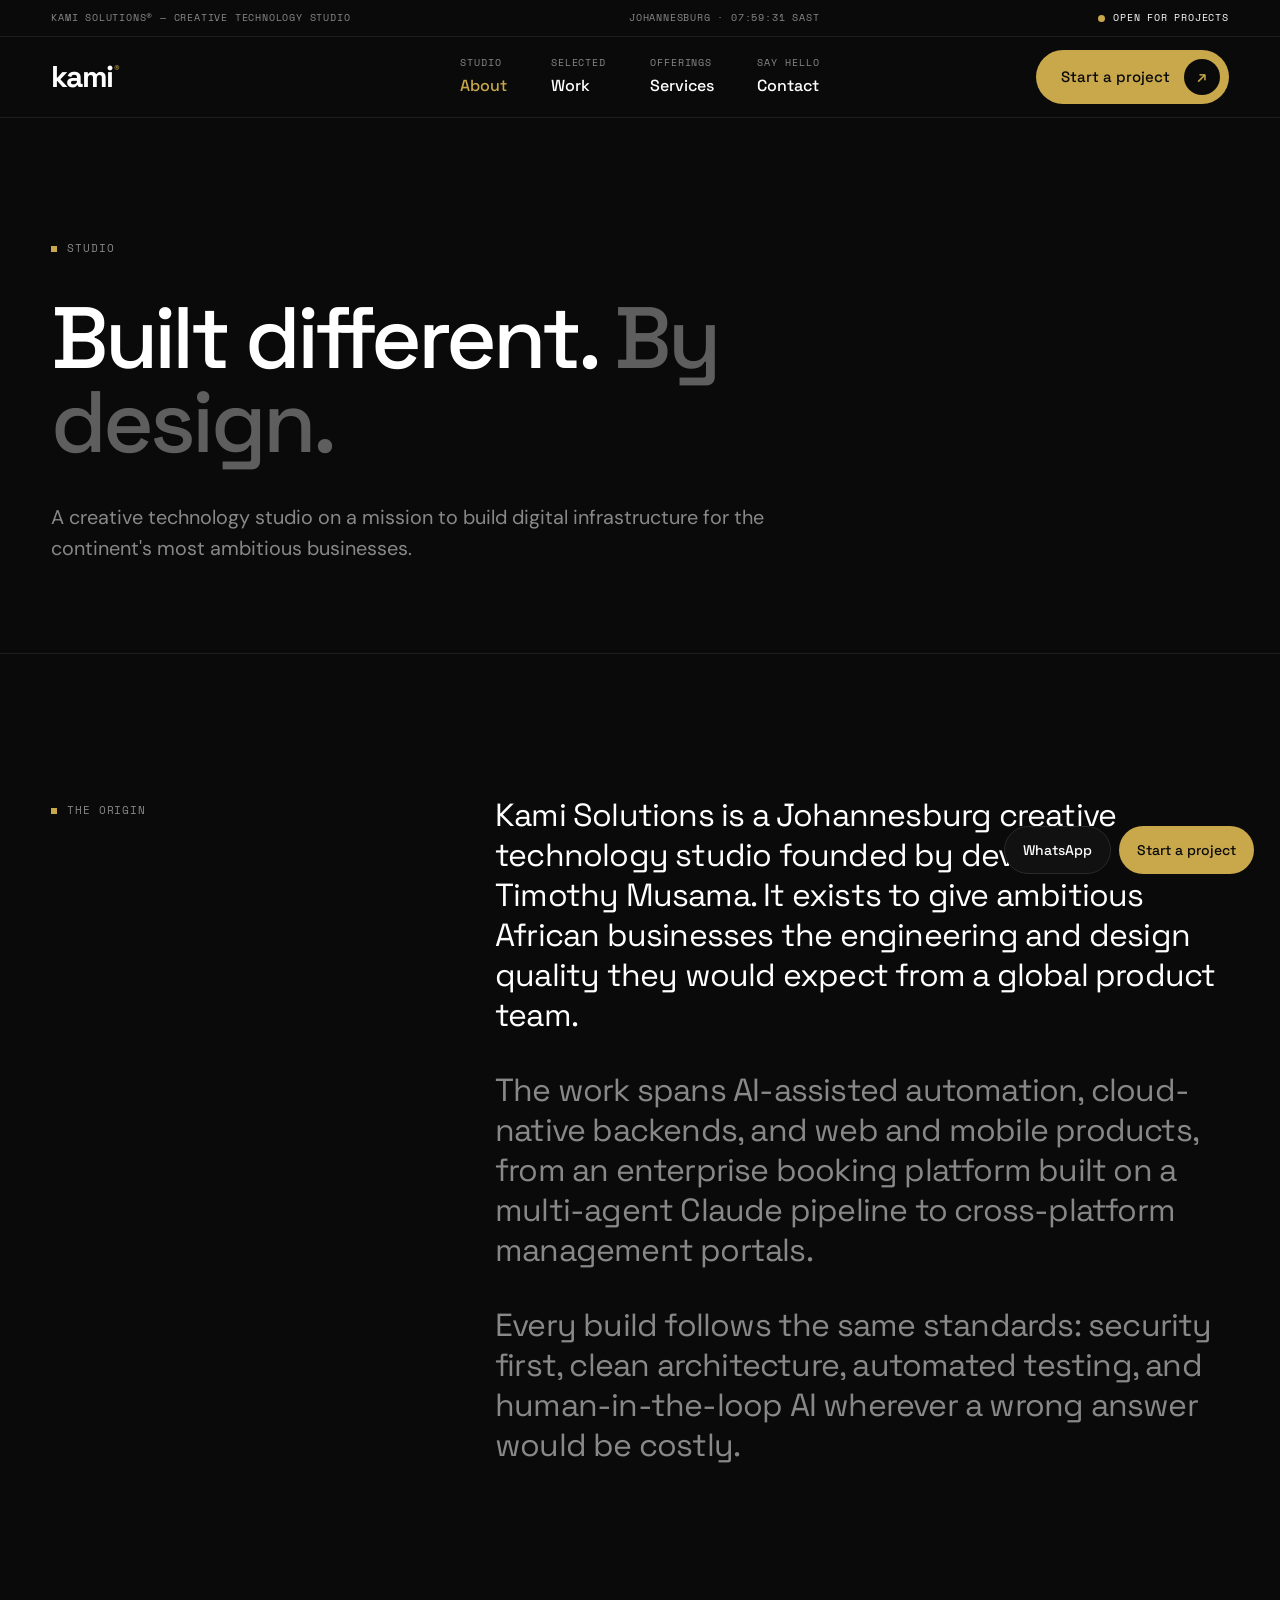
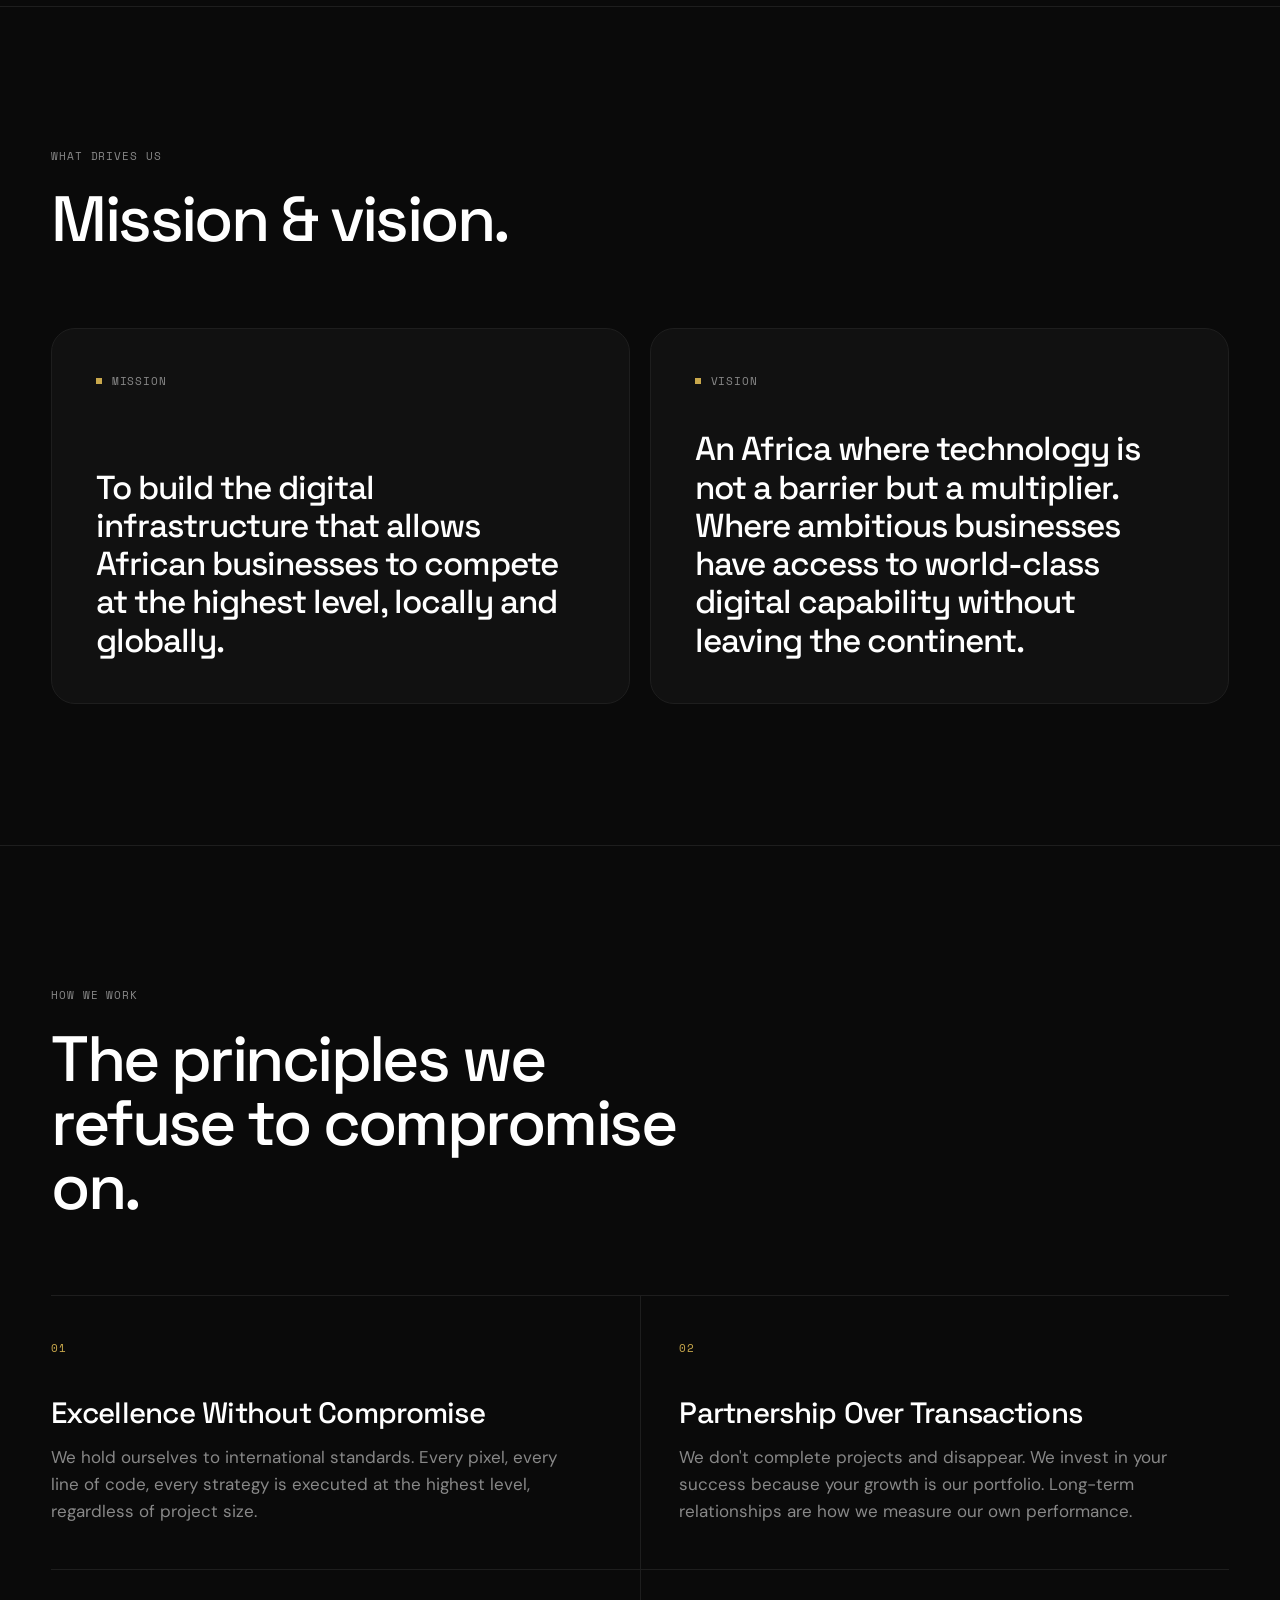
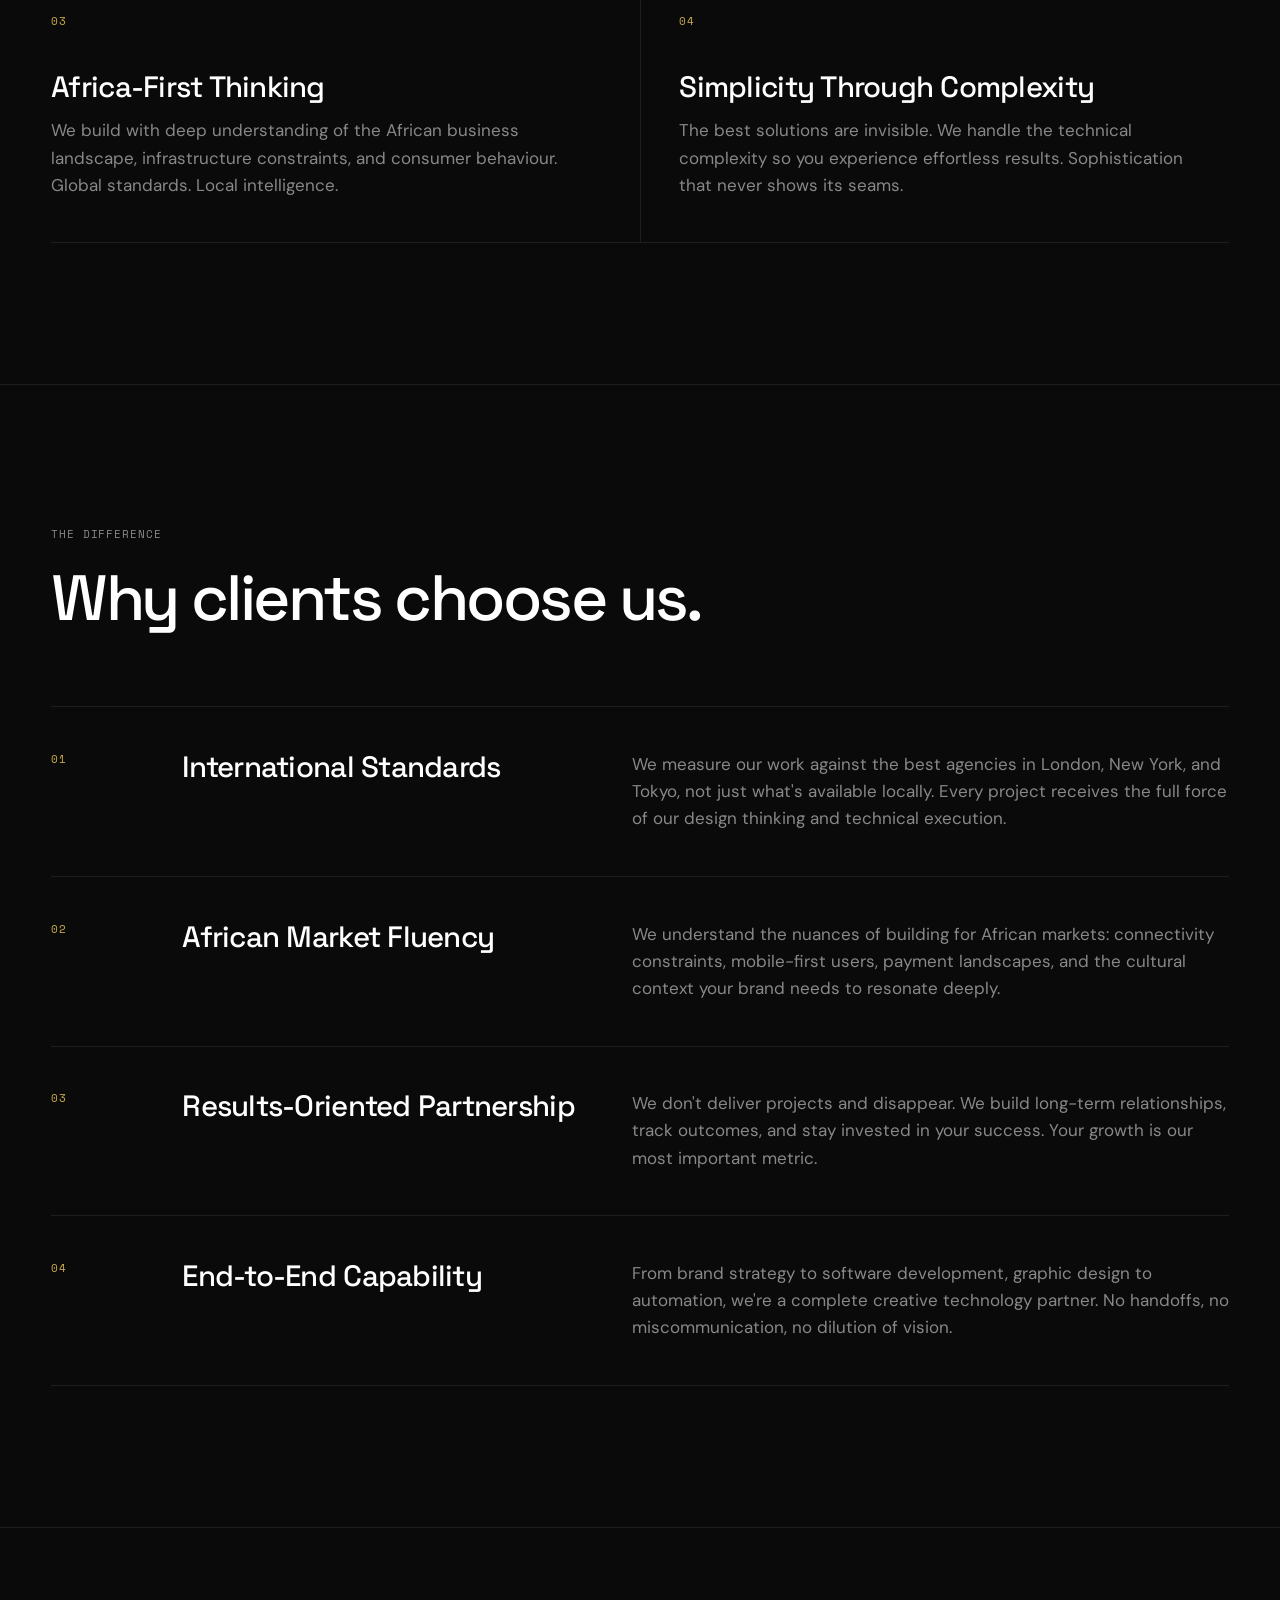
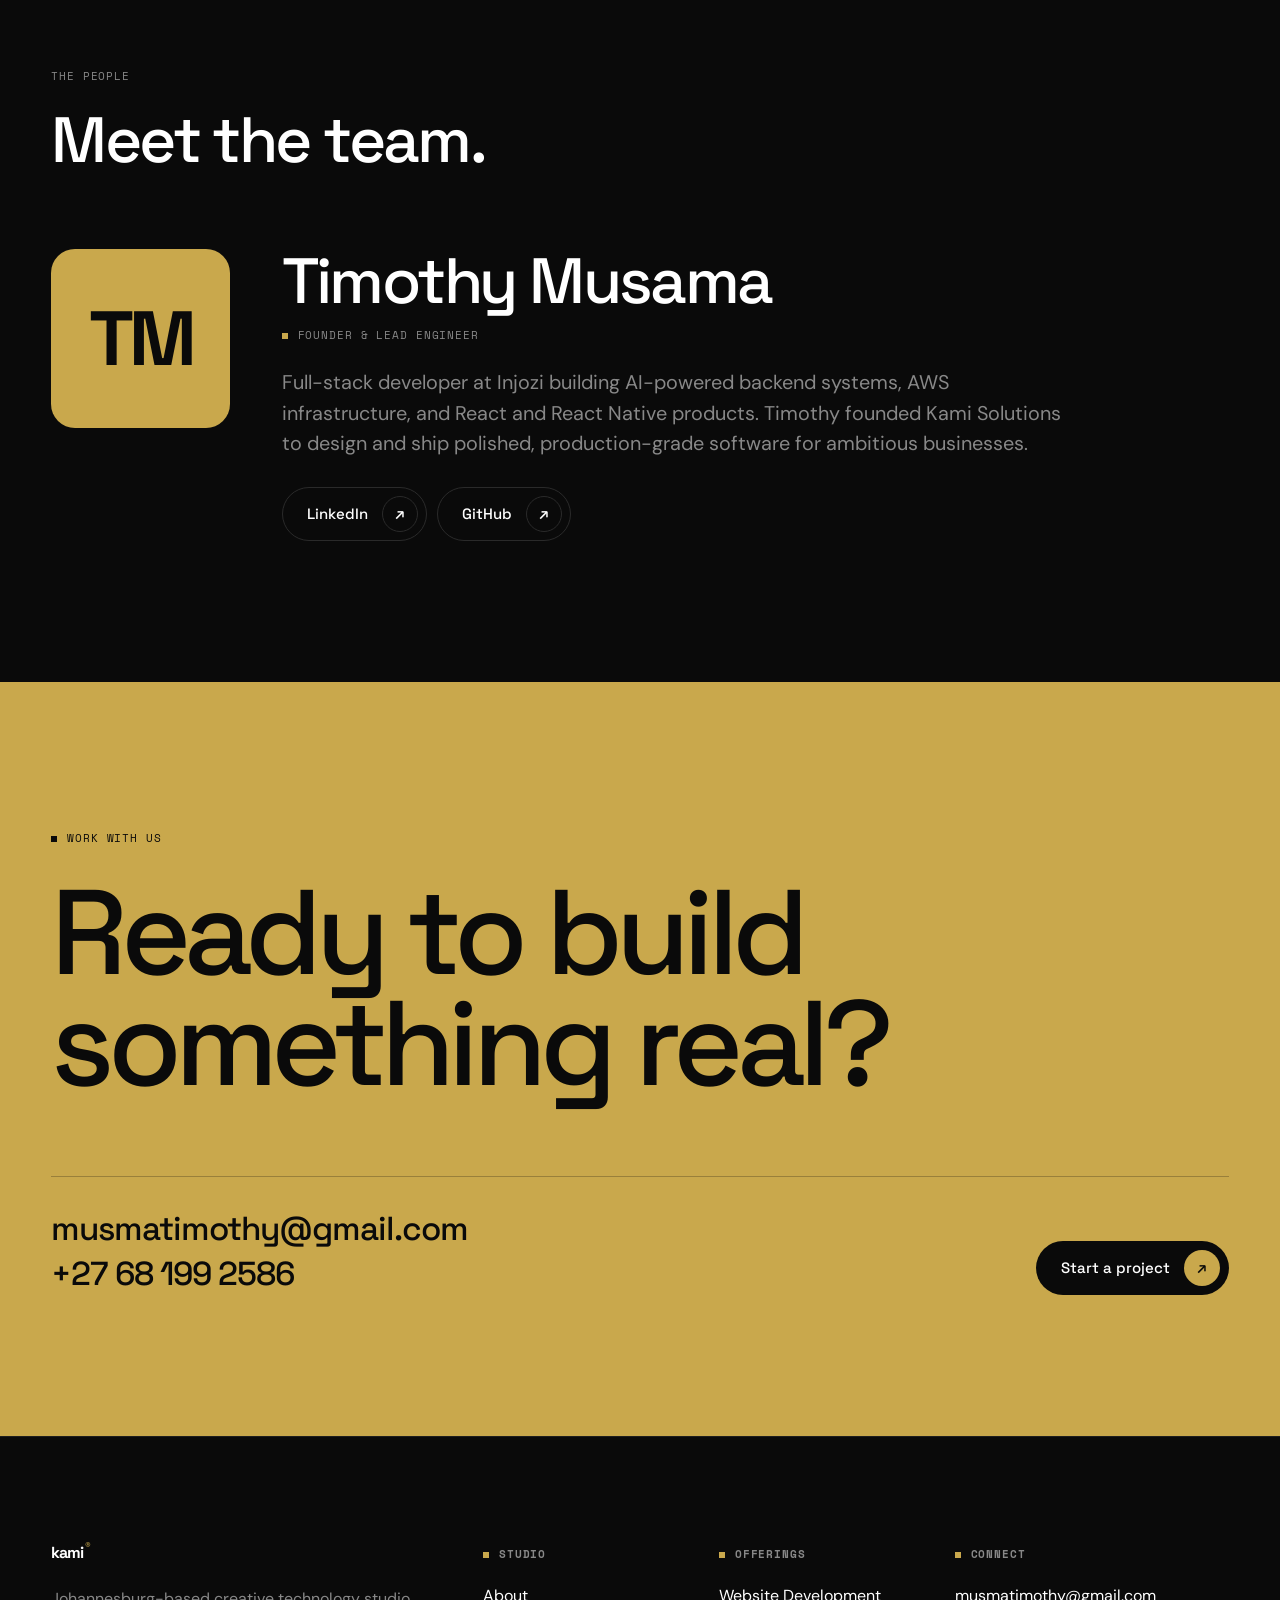
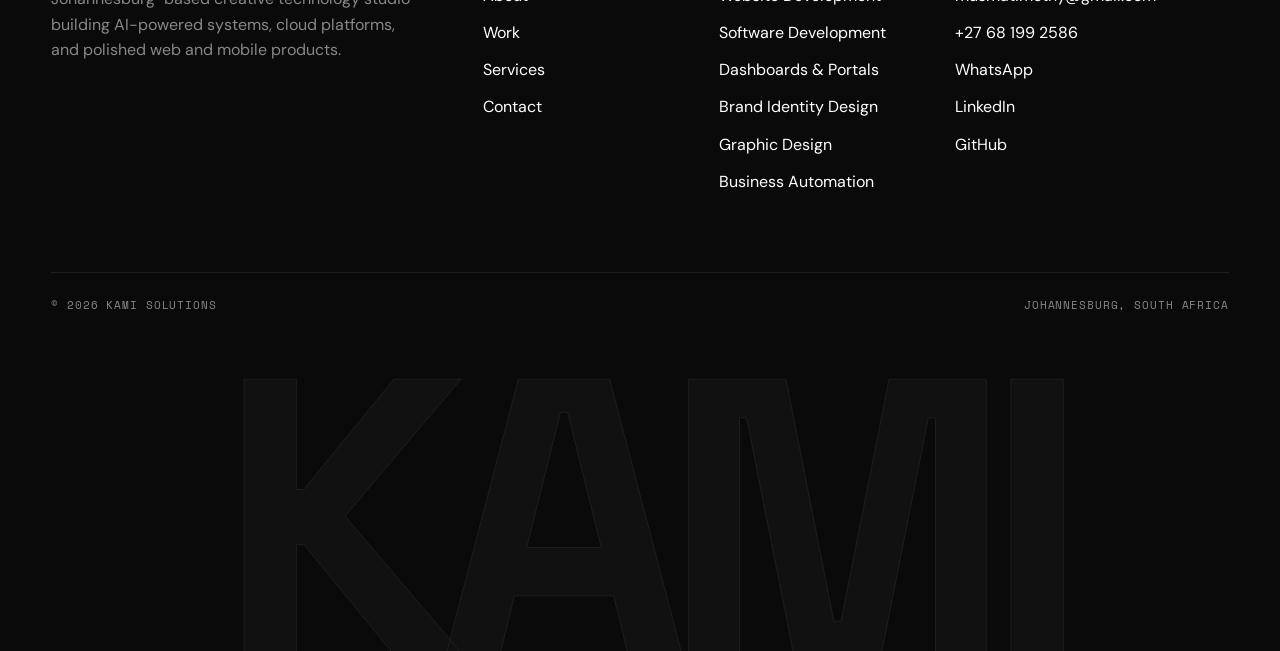
==== commit 5de09f3c: "feat: redesign site on Kami brand system and replace placeholder content Rebuild layout with Space G" ====
--- a/about.html
+++ b/about.html
@@ -4,156 +4,83 @@
   <meta charset="UTF-8">
   <meta name="viewport" content="width=device-width, initial-scale=1.0">
   <title>About | Kami Solutions</title>
-  <meta name="description" content="Kami Solutions is a premium African creative technology studio. Learn our story, mission, and the values that drive us to build world-class digital products.">
+  <meta name="description" content="Kami Solutions is a Johannesburg creative technology studio. Learn our story, mission, and the values that drive us to build world-class digital products.">
+  <meta name="theme-color" content="#0A0A0A">
+  <link rel="preconnect" href="https://fonts.googleapis.com">
+  <link rel="preconnect" href="https://fonts.gstatic.com" crossorigin>
+  <link rel="stylesheet" href="https://fonts.googleapis.com/css2?family=DM+Sans:opsz,wght@9..40,300;9..40,400;9..40,500&family=Space+Grotesk:wght@300;400;500;600;700&family=Space+Mono:wght@400;700&display=swap">
   <link rel="stylesheet" href="css/variables.css">
   <link rel="stylesheet" href="css/global.css">
   <link rel="stylesheet" href="css/components.css">
+  <link rel="stylesheet" href="css/pages.css">
   <link rel="stylesheet" href="css/animations.css">
-  <link rel="stylesheet" href="css/pages.css">
 </head>
 <body data-page="about">
+<div id="site-top"></div>
+<main id="main">
 
-  <div class="cursor-dot"  id="cursor-dot"></div>
-  <div class="cursor-ring" id="cursor-ring"></div>
-  <div class="page-overlay" id="page-overlay"></div>
-  <div id="nav-root"></div>
+<section class="page-hero">
+  <div class="container">
+    <span class="mono kicker">Studio</span>
+    <h1 class="display">Built different. <span class="dim">By design.</span></h1>
+    <p class="lede">A creative technology studio on a mission to build digital infrastructure for the continent's most ambitious businesses.</p>
+  </div>
+</section>
 
-  <main>
+<section class="section rule-top">
+  <div class="container split">
+    <div class="split__side"><span class="mono kicker">The origin</span></div>
+    <div class="story" id="about-story"></div>
+  </div>
+</section>
 
-    <!-- PAGE HERO -->
-    <section class="page-hero section">
-      <div class="page-hero__bg">
-        <div class="page-hero__grid"></div>
-        <div class="page-hero__glow"></div>
+<section class="section rule-top">
+  <div class="container">
+    <div class="section-head"><div><span class="mono kicker">What drives us</span><h2 class="h2">Mission &amp; vision.</h2></div></div>
+    <div class="mv" id="about-mv"></div>
+  </div>
+</section>
+
+<section class="section rule-top">
+  <div class="container">
+    <div class="section-head"><div><span class="mono kicker">How we work</span><h2 class="h2">The principles we refuse to compromise on.</h2></div></div>
+    <div class="values" id="about-values"></div>
+  </div>
+</section>
+
+<section class="section rule-top">
+  <div class="container">
+    <div class="section-head"><div><span class="mono kicker">The difference</span><h2 class="h2">Why clients choose us.</h2></div></div>
+    <div class="rows" id="about-why"></div>
+  </div>
+</section>
+
+<section class="section rule-top">
+  <div class="container">
+    <div class="section-head"><div><span class="mono kicker">The people</span><h2 class="h2">Meet the team.</h2></div></div>
+    <div id="about-team"></div>
+  </div>
+</section>
+
+<section class="cta-band section">
+  <div class="container">
+    <span class="mono kicker">Work with us</span>
+    <h2 class="cta-band__title reveal">Ready to build something real?</h2>
+    <div class="cta-band__row">
+      <div class="cta-band__contact">
+        <a href="mailto:musmatimothy@gmail.com">musmatimothy@gmail.com</a>
+        <a href="tel:+27681992586">+27 68 199 2586</a>
       </div>
-      <div class="container" style="position:relative;z-index:1;">
-        <span class="text-label page-hero__label reveal">Our Story</span>
-        <h1 class="display-lg page-hero__title reveal reveal-d1">
-          Built Different.<br>
-          <span class="italic text-accent">By Design.</span>
-        </h1>
-        <p class="text-xl page-hero__desc reveal reveal-d2">
-          A premium African creative technology studio on a mission to build digital infrastructure
-          for the continent's most ambitious businesses.
-        </p>
-      </div>
-    </section>
+      <a class="btn btn-dark" href="contact.html">Start a project <span class="btn__arrow" aria-hidden="true">↗</span></a>
+    </div>
+  </div>
+</section>
 
-    <!-- STORY -->
-    <section class="section" id="story">
-      <div class="container">
-        <div class="about-story__inner">
-          <div class="about-story__sticky">
-            <span class="text-label reveal">The Origin</span>
-            <h2 class="display-md reveal reveal-d1" style="margin-top:20px;">Why Kami<br>Exists</h2>
-            <div class="divider-accent reveal reveal-d2"></div>
-            <p class="text-md text-second reveal reveal-d2" style="max-width:36ch;">
-              Born from the gap between what African businesses needed and what local agencies were actually delivering.
-            </p>
-          </div>
-          <div class="about-story__paragraphs" id="about-story-content"></div>
-        </div>
-      </div>
-    </section>
-
-    <!-- MISSION & VISION -->
-    <section class="section" style="background:var(--bg-secondary);" id="mission">
-      <div class="container">
-        <div class="section-header">
-          <span class="text-label section-label reveal">What Drives Us</span>
-          <h2 class="display-md section-heading reveal reveal-d1">Mission &amp; Vision</h2>
-        </div>
-        <div class="about-mission__inner" id="about-mission-grid"></div>
-      </div>
-    </section>
-
-    <!-- VALUES -->
-    <section class="section" id="values">
-      <div class="container">
-        <div class="section-header">
-          <span class="text-label section-label reveal">How We Work</span>
-          <h2 class="display-md section-heading reveal reveal-d1">
-            The Principles We<br>Refuse to Compromise On
-          </h2>
-        </div>
-        <div class="about-values-grid" id="about-values-grid"></div>
-      </div>
-    </section>
-
-    <!-- WHY KAMI -->
-    <section class="section" style="background:var(--bg-secondary);">
-      <div class="container">
-        <div class="about-story__inner">
-          <div class="about-story__sticky">
-            <span class="text-label reveal">The Kami Difference</span>
-            <h2 class="display-md reveal reveal-d1" style="margin-top:20px;">Why Clients<br>Choose Us</h2>
-            <div class="divider-accent reveal reveal-d2"></div>
-          </div>
-          <div style="display:flex;flex-direction:column;gap:0;">
-            <div class="reveal" style="padding:36px 0;border-bottom:1px solid var(--border);">
-              <span class="text-label" style="margin-bottom:12px;">01</span>
-              <h3 class="display-sm" style="margin-bottom:12px;">International Standards</h3>
-              <p class="text-md text-second">We measure our work against the best agencies in London, New York, and Tokyo — not just what's available locally. Every project receives the full force of our design thinking and technical execution.</p>
-            </div>
-            <div class="reveal reveal-d1" style="padding:36px 0;border-bottom:1px solid var(--border);">
-              <span class="text-label" style="margin-bottom:12px;">02</span>
-              <h3 class="display-sm" style="margin-bottom:12px;">African Market Fluency</h3>
-              <p class="text-md text-second">We understand the nuances of building for African markets — connectivity constraints, mobile-first users, payment landscapes, and the cultural context your brand needs to resonate deeply.</p>
-            </div>
-            <div class="reveal reveal-d2" style="padding:36px 0;border-bottom:1px solid var(--border);">
-              <span class="text-label" style="margin-bottom:12px;">03</span>
-              <h3 class="display-sm" style="margin-bottom:12px;">Results-Oriented Partnership</h3>
-              <p class="text-md text-second">We don't deliver projects and disappear. We build long-term relationships, track outcomes, and stay invested in your success. Your growth is our most important metric.</p>
-            </div>
-            <div class="reveal reveal-d3" style="padding:36px 0;">
-              <span class="text-label" style="margin-bottom:12px;">04</span>
-              <h3 class="display-sm" style="margin-bottom:12px;">End-to-End Capability</h3>
-              <p class="text-md text-second">From brand strategy to software development, graphic design to automation — we're a complete creative technology partner. No handoffs, no miscommunication, no dilution of vision.</p>
-            </div>
-          </div>
-        </div>
-      </div>
-    </section>
-
-    <!-- TEAM -->
-    <section class="section" id="team">
-      <div class="container">
-        <div class="section-header">
-          <span class="text-label section-label reveal">The People</span>
-          <h2 class="display-md section-heading reveal reveal-d1">Meet the Team</h2>
-        </div>
-        <div class="about-team-grid" id="about-team-grid"></div>
-      </div>
-    </section>
-
-    <!-- CTA -->
-    <section class="section cta-section" style="background:var(--bg-secondary);">
-      <div class="cta-glow" style="left:50%;top:50%;transform:translate(-50%,-50%);"></div>
-      <div class="container">
-        <div class="cta-section__inner reveal">
-          <span class="text-label">Work With Us</span>
-          <h2 class="display-lg" style="text-align:center;">
-            Ready to Build<br>
-            <span class="text-accent italic">Something Real?</span>
-          </h2>
-          <p class="text-lg text-second" style="text-align:center;max-width:52ch;">
-            If you're building something ambitious and you need a team that can match your vision — let's talk.
-          </p>
-          <div class="cta-section__actions">
-            <a href="contact.html" class="btn btn-primary" data-magnetic>Book A Consultation</a>
-            <a href="services.html" class="btn btn-ghost">See Our Services <span class="btn-arrow">→</span></a>
-          </div>
-        </div>
-      </div>
-    </section>
-
-  </main>
-
-  <div id="footer-root"></div>
-
-  <script src="js/config.js"></script>
-  <script src="js/components.js"></script>
-  <script src="js/animations.js"></script>
-  <script src="js/app.js"></script>
+</main>
+<div id="site-bottom"></div>
+<script src="js/config.js"></script>
+<script src="js/components.js"></script>
+<script src="js/animations.js"></script>
+<script src="js/app.js"></script>
 </body>
 </html>
--- a/css/variables.css
+++ b/css/variables.css
@@ -1,72 +1,21 @@
-/**
- * KAMI SOLUTIONS — CSS CUSTOM PROPERTIES
- * ────────────────────────────────────────
- * These values are the defaults. The ThemeEngine in app.js
- * overrides them at runtime from KAMI_CONFIG.theme.
- * Do not edit manually — edit js/config.js instead.
- */
+/* Kami Solutions brand system. Flat colour only: no gradients, no glows. */
+:root {
+  --bg:       #0A0A0A;
+  --surface:  #111111;
+  --border:   #1E1E1E;
+  --line:     #2A2A2A;
+  --muted:    #888888;
+  --text:     #FFFFFF;
+  --gold:     #C9A84C;
+  --danger:   #E5484D;
 
-:root {
+  --font-display: "Space Grotesk", "Helvetica Neue", Arial, sans-serif;
+  --font-body:    "DM Sans", "Helvetica Neue", Arial, sans-serif;
+  --font-mono:    "Space Mono", ui-monospace, "Courier New", monospace;
 
-  /* ── Colors (theme defaults: black-gold) ── */
-  --bg-primary:     #050505;
-  --bg-secondary:   #0E0E0E;
-  --bg-surface:     #111111;
-  --bg-card:        #0A0A0A;
-  --accent:         #D4AF37;
-  --accent-light:   #F0D77A;
-  --accent-dim:     rgba(212, 175, 55, 0.12);
-  --text-primary:   #FFFFFF;
-  --text-secondary: #B0B0B0;
-  --text-muted:     #444444;
-  --border:         rgba(255, 255, 255, 0.06);
-  --border-accent:  rgba(212, 175, 55, 0.3);
-  --shadow:         0 32px 64px rgba(0, 0, 0, 0.8);
-  --shadow-accent:  0 0 60px rgba(212, 175, 55, 0.12);
-
-  /* ── Typography (overridden by TypographyEngine) ── */
-  --font-heading: "Cormorant Garamond", "Georgia", serif;
-  --font-body:    "Inter", -apple-system, BlinkMacSystemFont, "Segoe UI", sans-serif;
-  --font-accent:  "Space Mono", "Courier New", monospace;
-
-  /* ── Spacing ── */
-  --section-pad:    clamp(80px, 10vw, 140px);
-  --section-pad-sm: clamp(60px, 7vw, 100px);
-  --container-max:  1440px;
-  --container-pad:  clamp(24px, 5vw, 80px);
-  --gutter:         clamp(16px, 2.5vw, 32px);
-
-  /* ── Easing ── */
-  --ease-premium:  cubic-bezier(0.23, 1, 0.32, 1);
-  --ease-smooth:   cubic-bezier(0.4, 0, 0.2, 1);
-  --ease-out-expo: cubic-bezier(0.16, 1, 0.3, 1);
-  --ease-bounce:   cubic-bezier(0.175, 0.885, 0.32, 1.275);
-
-  /* ── Durations ── */
-  --dur-fast:  180ms;
-  --dur-base:  380ms;
-  --dur-slow:  680ms;
-  --dur-epic:  1100ms;
-
-  /* ── Z-indices ── */
-  --z-cursor:  9999;
-  --z-overlay: 9000;
-  --z-nav:     8000;
-  --z-mobile-menu: 7500;
-  --z-modal:   7000;
-
-  /* ── Border radius ── */
-  --r-sm:   4px;
-  --r-md:   8px;
-  --r-lg:   16px;
-  --r-full: 9999px;
-
-  /* ── Nav height ── */
-  --nav-h: 80px;
+  --gutter: clamp(20px, 4vw, 56px);
+  --maxw:   1520px;
+  --r-lg:   24px;
+  --r-md:   16px;
+  --ease:   cubic-bezier(.2, .7, .2, 1);
 }
-
-@media (max-width: 768px) {
-  :root {
-    --nav-h: 68px;
-  }
-}
--- a/css/global.css
+++ b/css/global.css
@@ -1,312 +1,88 @@
-/**
- * KAMI SOLUTIONS — GLOBAL STYLES
- * ─────────────────────────────────
- * Reset, base typography, layout utilities, cursor, page overlay.
- */
+*, *::before, *::after { box-sizing: border-box; }
 
-/* ─── RESET ───────────────────────────────────────────────────── */
-
-*, *::before, *::after {
-  box-sizing: border-box;
-  margin: 0;
-  padding: 0;
-}
-
-html {
-  font-size: 16px;
-  scroll-behavior: smooth;
-  -webkit-font-smoothing:  antialiased;
-  -moz-osx-font-smoothing: grayscale;
-  text-rendering: optimizeLegibility;
-}
+html { -webkit-text-size-adjust: 100%; scroll-behavior: smooth; }
 
 body {
-  background-color: var(--bg-primary);
-  color:            var(--text-primary);
-  font-family:      var(--font-body);
-  font-size:        1rem;
-  font-weight:      400;
-  line-height:      1.65;
-  overflow-x:       hidden;
-  cursor:           none;
-  transition:       background-color var(--dur-slow) var(--ease-smooth),
-                    color var(--dur-slow) var(--ease-smooth);
+  margin: 0;
+  background: var(--bg);
+  color: var(--text);
+  font-family: var(--font-body);
+  font-size: 17px;
+  line-height: 1.6;
+  -webkit-font-smoothing: antialiased;
+  overflow-x: hidden;
 }
+body.no-scroll { overflow: hidden; }
 
-a          { color: inherit; text-decoration: none; }
-img        { display: block; max-width: 100%; height: auto; }
-ul, ol     { list-style: none; }
-button     { cursor: none; border: none; background: none; font: inherit; }
-input, textarea, select { font: inherit; }
+img, svg { display: block; max-width: 100%; }
+a { color: inherit; text-decoration: none; }
+button { font: inherit; color: inherit; background: none; border: 0; cursor: pointer; padding: 0; }
+ul { list-style: none; margin: 0; padding: 0; }
+h1, h2, h3, h4, p, figure { margin: 0; }
 
-/* ─── SCROLLBAR ────────────────────────────────────────────────── */
+:focus-visible { outline: 2px solid var(--gold); outline-offset: 3px; }
+::selection { background: var(--gold); color: var(--bg); }
 
-::-webkit-scrollbar       { width: 3px; }
-::-webkit-scrollbar-track { background: var(--bg-secondary); }
-::-webkit-scrollbar-thumb { background: var(--accent-dim); border-radius: var(--r-full); }
-::-webkit-scrollbar-thumb:hover { background: var(--accent); }
+.skip-link {
+  position: absolute; left: 16px; top: -60px; z-index: 200;
+  background: var(--gold); color: var(--bg);
+  padding: 10px 16px; border-radius: 999px;
+  font-family: var(--font-mono); font-size: 12px;
+}
+.skip-link:focus { top: 12px; }
 
-/* ─── TYPOGRAPHY ──────────────────────────────────────────────── */
+.container { width: 100%; max-width: var(--maxw); margin-inline: auto; padding-inline: var(--gutter); }
+.section   { padding-block: clamp(72px, 11vw, 168px); }
+.rule-top  { border-top: 1px solid var(--border); }
 
-h1, h2, h3, h4, h5, h6 {
-  font-family:    var(--font-heading);
-  font-weight:    300;
-  line-height:    1.05;
-  letter-spacing: -0.02em;
+/* ── Type ─────────────────────────────────────────────────────── */
+.mono {
+  font-family: var(--font-mono);
+  font-size: 11px;
+  letter-spacing: .08em;
+  text-transform: uppercase;
+  color: var(--muted);
 }
+.kicker { display: inline-flex; align-items: center; gap: 10px; }
+.kicker::before { content: ""; width: 6px; height: 6px; background: var(--gold); flex: none; }
 
-/* Display sizes */
-.display-xl {
-  font-size:      clamp(52px, 9vw, 136px);
-  font-weight:    300;
-  line-height:    0.94;
-  letter-spacing: -0.03em;
+.display {
+  font-family: var(--font-display);
+  font-weight: 500;
+  font-size: clamp(44px, 6.8vw, 108px);
+  line-height: .96;
+  letter-spacing: -.045em;
 }
+.h2 {
+  font-family: var(--font-display);
+  font-weight: 500;
+  font-size: clamp(34px, 5vw, 80px);
+  line-height: 1;
+  letter-spacing: -.04em;
+}
+.h3 {
+  font-family: var(--font-display);
+  font-weight: 500;
+  font-size: clamp(22px, 2.3vw, 34px);
+  line-height: 1.1;
+  letter-spacing: -.025em;
+}
+.lede { font-size: clamp(18px, 1.55vw, 22px); line-height: 1.55; color: var(--muted); max-width: 54ch; }
+.dim  { color: var(--muted); }
+.gold { color: var(--gold); }
 
-.display-lg {
-  font-size:      clamp(40px, 6vw, 92px);
-  font-weight:    300;
-  line-height:    1.0;
-  letter-spacing: -0.025em;
+.section-head {
+  display: flex; justify-content: space-between; align-items: flex-end;
+  gap: 24px 48px; flex-wrap: wrap;
+  margin-bottom: clamp(40px, 6vw, 88px);
 }
+.section-head .mono { display: block; margin-bottom: 22px; }
+.section-head .h2 { max-width: 16ch; }
 
-.display-md {
-  font-size:      clamp(30px, 4.5vw, 68px);
-  font-weight:    300;
-  line-height:    1.08;
-  letter-spacing: -0.02em;
+.split { display: grid; grid-template-columns: minmax(0, 4fr) minmax(0, 8fr); gap: clamp(32px, 6vw, 110px); }
+.split__side { align-self: start; position: sticky; top: 120px; }
+
+@media (max-width: 860px) {
+  .split { grid-template-columns: 1fr; }
+  .split__side { position: static; }
 }
-
-.display-sm {
-  font-size:      clamp(24px, 3vw, 48px);
-  font-weight:    300;
-  line-height:    1.15;
-  letter-spacing: -0.015em;
-}
-
-/* Body sizes */
-.text-xl  { font-size: clamp(19px, 2.2vw, 26px); line-height: 1.55; }
-.text-lg  { font-size: clamp(17px, 1.8vw, 21px); line-height: 1.65; }
-.text-md  { font-size: 16px; line-height: 1.7; }
-.text-sm  { font-size: 14px; line-height: 1.6; }
-.text-xs  { font-size: 12px; line-height: 1.5; }
-
-/* Label / accent text */
-.text-label {
-  font-family:     var(--font-accent);
-  font-size:       11px;
-  font-weight:     400;
-  letter-spacing:  0.2em;
-  text-transform:  uppercase;
-  color:           var(--accent);
-  display:         block;
-}
-
-/* Color utilities */
-.text-muted   { color: var(--text-muted); }
-.text-second  { color: var(--text-secondary); }
-.text-accent  { color: var(--accent); }
-.text-white   { color: #fff; }
-
-/* Style utilities */
-.italic       { font-style: italic; }
-.font-heading { font-family: var(--font-heading); }
-
-/* ─── LAYOUT ──────────────────────────────────────────────────── */
-
-.container {
-  width:      100%;
-  max-width:  var(--container-max);
-  margin:     0 auto;
-  padding:    0 var(--container-pad);
-}
-
-.section     { padding: var(--section-pad) 0; }
-.section-sm  { padding: var(--section-pad-sm) 0; }
-
-.grid-2 { display: grid; grid-template-columns: repeat(2, 1fr); gap: var(--gutter); }
-.grid-3 { display: grid; grid-template-columns: repeat(3, 1fr); gap: var(--gutter); }
-.grid-4 { display: grid; grid-template-columns: repeat(4, 1fr); gap: var(--gutter); }
-
-.flex           { display: flex; }
-.flex-center    { display: flex; align-items: center; justify-content: center; }
-.flex-between   { display: flex; align-items: center; justify-content: space-between; }
-.flex-col       { display: flex; flex-direction: column; }
-.flex-col-center{ display: flex; flex-direction: column; align-items: center; }
-.gap-sm         { gap: 12px; }
-.gap-md         { gap: 24px; }
-.gap-lg         { gap: 40px; }
-
-.relative  { position: relative; }
-.absolute  { position: absolute; }
-.overflow-hidden { overflow: hidden; }
-.w-full    { width: 100%; }
-
-/* ─── DIVIDERS ────────────────────────────────────────────────── */
-
-.divider {
-  height:     1px;
-  background: var(--border);
-  width:      100%;
-}
-
-.divider-accent {
-  height:     1px;
-  width:      80px;
-  background: linear-gradient(90deg, var(--accent), transparent);
-  margin:     28px 0;
-}
-
-/* ─── SECTION HEADER ─────────────────────────────────────────── */
-
-.section-label {
-  display:     block;
-  margin-bottom: 20px;
-}
-
-.section-heading {
-  margin-bottom: 0;
-}
-
-.section-header {
-  margin-bottom: clamp(60px, 8vw, 96px);
-}
-
-/* ─── CUSTOM CURSOR ───────────────────────────────────────────── */
-
-.cursor-dot {
-  position:         fixed;
-  width:            6px;
-  height:           6px;
-  background:       var(--accent);
-  border-radius:    50%;
-  pointer-events:   none;
-  z-index:          var(--z-cursor);
-  transform:        translate(-50%, -50%);
-  transition:       width   var(--dur-fast) var(--ease-premium),
-                    height  var(--dur-fast) var(--ease-premium),
-                    opacity var(--dur-fast) var(--ease-smooth);
-  will-change:      transform;
-}
-
-.cursor-ring {
-  position:         fixed;
-  width:            38px;
-  height:           38px;
-  border:           1px solid var(--border-accent);
-  border-radius:    50%;
-  pointer-events:   none;
-  z-index:          var(--z-cursor);
-  transform:        translate(-50%, -50%);
-  transition:       width    500ms var(--ease-premium),
-                    height   500ms var(--ease-premium),
-                    border-color 300ms var(--ease-premium),
-                    background   300ms var(--ease-premium),
-                    opacity  var(--dur-base) var(--ease-smooth);
-  will-change:      transform;
-}
-
-body.cursor--link .cursor-ring {
-  width:            56px;
-  height:           56px;
-  border-color:     var(--accent);
-  background:       var(--accent-dim);
-}
-
-body.cursor--btn .cursor-dot {
-  width:  10px;
-  height: 10px;
-}
-
-body.cursor--btn .cursor-ring {
-  width:        64px;
-  height:       64px;
-  border-color: var(--accent);
-}
-
-body.cursor--text .cursor-ring {
-  width:            3px;
-  height:           28px;
-  border-radius:    2px;
-  border-color:     var(--text-secondary);
-}
-
-/* ─── PAGE TRANSITION OVERLAY ────────────────────────────────── */
-
-.page-overlay {
-  position:      fixed;
-  inset:         0;
-  background:    var(--bg-primary);
-  z-index:       var(--z-overlay);
-  pointer-events: none;
-  transform:     scaleY(0);
-  transform-origin: bottom;
-  transition:    transform 700ms var(--ease-out-expo);
-}
-
-.page-overlay.is-active {
-  transform:        scaleY(1);
-  transform-origin: top;
-}
-
-/* ─── GRAIN OVERLAY ───────────────────────────────────────────── */
-
-body::after {
-  content:          '';
-  position:         fixed;
-  inset:            -50%;
-  width:            200%;
-  height:           200%;
-  background-image: url("data:image/svg+xml,%3Csvg viewBox='0 0 256 256' xmlns='http://www.w3.org/2000/svg'%3E%3Cfilter id='noise'%3E%3CfeTurbulence type='fractalNoise' baseFrequency='0.9' numOctaves='4' stitchTiles='stitch'/%3E%3C/filter%3E%3Crect width='100%25' height='100%25' filter='url(%23noise)' opacity='1'/%3E%3C/svg%3E");
-  background-size:  200px 200px;
-  opacity:          0.025;
-  pointer-events:   none;
-  z-index:          9998;
-  animation:        grain 8s steps(10) infinite;
-}
-
-@keyframes grain {
-  0%, 100% { transform: translate(0, 0); }
-  10%       { transform: translate(-2%, -4%); }
-  20%       { transform: translate(-5%, 2%);  }
-  30%       { transform: translate(3%, -6%);  }
-  40%       { transform: translate(-2%, 8%);  }
-  50%       { transform: translate(-4%, 3%);  }
-  60%       { transform: translate(6%, -2%);  }
-  70%       { transform: translate(-1%, -7%); }
-  80%       { transform: translate(4%, 5%);   }
-  90%       { transform: translate(-6%, 1%);  }
-}
-
-/* ─── VISUALLY HIDDEN ─────────────────────────────────────────── */
-
-.visually-hidden {
-  position:   absolute;
-  width:      1px;
-  height:     1px;
-  padding:    0;
-  margin:     -1px;
-  overflow:   hidden;
-  clip:       rect(0, 0, 0, 0);
-  white-space: nowrap;
-  border:     0;
-}
-
-/* ─── RESPONSIVE GRID OVERRIDES ───────────────────────────────── */
-
-@media (max-width: 1024px) {
-  .grid-3 { grid-template-columns: repeat(2, 1fr); }
-  .grid-4 { grid-template-columns: repeat(2, 1fr); }
-}
-
-@media (max-width: 640px) {
-  .grid-2,
-  .grid-3,
-  .grid-4 { grid-template-columns: 1fr; }
-}
-
-@media (max-width: 768px) {
-  body { cursor: auto; }
-  .cursor-dot,
-  .cursor-ring { display: none; }
-}
--- a/css/components.css
+++ b/css/components.css
@@ -1,873 +1,314 @@
-/**
- * KAMI SOLUTIONS — COMPONENTS
- * ────────────────────────────
- * Navigation, footer, buttons, cards, forms, badges.
- */
-
-/* ═══════════════════════════════════════════════════════════════
-   NAVIGATION
-══════════════════════════════════════════════════════════════════ */
-
-.nav {
-  position:   fixed;
-  top:        0;
-  left:       0;
-  right:      0;
-  height:     var(--nav-h);
-  z-index:    var(--z-nav);
-  transition: background var(--dur-slow) var(--ease-smooth),
-              border-color var(--dur-slow) var(--ease-smooth),
-              box-shadow var(--dur-slow) var(--ease-smooth);
-  border-bottom: 1px solid transparent;
-}
-
-.nav.is-scrolled {
-  background:   rgba(5, 5, 5, 0.88);
-  border-color: var(--border);
-  box-shadow:   0 0 60px rgba(0, 0, 0, 0.5);
-  backdrop-filter: blur(20px);
-  -webkit-backdrop-filter: blur(20px);
-}
-
-.nav__inner {
-  height:      100%;
-  display:     flex;
-  align-items: center;
-  justify-content: space-between;
-  gap:         40px;
-}
-
-.nav__logo {
-  display:     flex;
-  align-items: baseline;
-  gap:         6px;
-  flex-shrink: 0;
-}
-
-.nav__logo-main {
-  font-family:    var(--font-accent);
-  font-size:      17px;
-  font-weight:    700;
-  letter-spacing: 0.15em;
-  color:          var(--accent);
-  line-height:    1;
-}
-
-.nav__logo-sub {
-  font-family:    var(--font-accent);
-  font-size:      10px;
-  font-weight:    400;
-  letter-spacing: 0.18em;
-  color:          var(--text-secondary);
-  line-height:    1;
-  text-transform: uppercase;
-}
-
-.nav__links {
-  display:     flex;
-  align-items: center;
-  gap:         clamp(24px, 3.5vw, 48px);
-}
-
-.nav__link {
-  font-size:      13px;
-  font-weight:    400;
-  letter-spacing: 0.04em;
-  color:          var(--text-secondary);
-  transition:     color var(--dur-fast) var(--ease-smooth);
-  position:       relative;
-  padding:        4px 0;
-}
-
-.nav__link::after {
-  content:    '';
-  position:   absolute;
-  bottom:     0;
-  left:       0;
-  width:      0;
-  height:     1px;
-  background: var(--accent);
-  transition: width var(--dur-base) var(--ease-premium);
-}
-
-.nav__link:hover,
-.nav__link.is-active { color: var(--text-primary); }
-.nav__link:hover::after,
-.nav__link.is-active::after { width: 100%; }
-
-.nav__right {
-  display:     flex;
-  align-items: center;
-  gap:         20px;
-  flex-shrink: 0;
-}
-
-.nav__hamburger {
-  display:         none;
-  flex-direction:  column;
-  justify-content: center;
-  gap:             6px;
-  width:           36px;
-  height:          36px;
-  padding:         4px;
-  cursor:          none;
-}
-
-.nav__hamburger span {
-  display:          block;
-  height:           1px;
-  background:       var(--text-primary);
-  transition:       transform var(--dur-base) var(--ease-premium),
-                    opacity   var(--dur-base) var(--ease-smooth),
-                    width     var(--dur-base) var(--ease-smooth);
-  transform-origin: left center;
-}
-
-.nav__hamburger span:first-child { width: 100%; }
-.nav__hamburger span:last-child  { width: 60%; }
-
-.nav__hamburger.is-open span:first-child { transform: rotate(38deg) translateY(-1px); width: 100%; }
-.nav__hamburger.is-open span:last-child  { transform: rotate(-38deg) translateY(1px); width: 100%; }
-
-/* ─── Mobile Menu ─── */
-
-.mobile-menu {
-  position:       fixed;
-  inset:          0;
-  background:     var(--bg-primary);
-  z-index:        var(--z-mobile-menu);
-  display:        flex;
-  flex-direction: column;
-  padding:        calc(var(--nav-h) + 20px) var(--container-pad) 60px;
-  transform:      translateX(100%);
-  transition:     transform 600ms var(--ease-out-expo);
-  overflow:       hidden;
-}
-
-.mobile-menu.is-open { transform: translateX(0); }
-
-.mobile-menu__links {
-  flex:           1;
-  display:        flex;
-  flex-direction: column;
-  justify-content: center;
-  gap:            4px;
-}
-
-.mobile-menu__link {
-  font-family:    var(--font-heading);
-  font-size:      clamp(36px, 10vw, 60px);
-  font-weight:    300;
-  line-height:    1.2;
-  color:          var(--text-secondary);
-  letter-spacing: -0.02em;
-  transform:      translateX(-40px);
-  opacity:        0;
-  transition:     transform 500ms var(--ease-out-expo),
-                  opacity   500ms var(--ease-smooth),
-                  color     var(--dur-fast) var(--ease-smooth);
-}
-
-.mobile-menu.is-open .mobile-menu__link {
-  transform: translateX(0);
-  opacity:   1;
-}
-
-.mobile-menu.is-open .mobile-menu__link:nth-child(1) { transition-delay: 80ms; }
-.mobile-menu.is-open .mobile-menu__link:nth-child(2) { transition-delay: 130ms; }
-.mobile-menu.is-open .mobile-menu__link:nth-child(3) { transition-delay: 180ms; }
-.mobile-menu.is-open .mobile-menu__link:nth-child(4) { transition-delay: 230ms; }
-
-.mobile-menu__link:hover { color: var(--text-primary); }
-
-.mobile-menu__footer {
-  padding-top:     32px;
-  border-top:      1px solid var(--border);
-  display:         flex;
-  align-items:     center;
-  justify-content: space-between;
-  gap:             20px;
-  flex-wrap:       wrap;
-}
-
-.mobile-menu__contact {
-  font-size: 13px;
-  color:     var(--text-secondary);
-}
-
-/* ═══════════════════════════════════════════════════════════════
-   BUTTONS
-══════════════════════════════════════════════════════════════════ */
-
+/* ── Utility bar + header ─────────────────────────────────────── */
+.utility { border-bottom: 1px solid var(--border); }
+.utility__inner {
+  display: flex; justify-content: space-between; align-items: center; gap: 16px;
+  height: 36px;
+}
+.utility .mono { font-size: 10px; white-space: nowrap; }
+.utility__status { display: inline-flex; align-items: center; gap: 8px; color: var(--text); }
+.dot { width: 7px; height: 7px; border-radius: 50%; background: var(--gold); display: inline-block; }
+
+.site-header {
+  position: sticky; top: 0; z-index: 60;
+  background: var(--bg);
+  border-bottom: 1px solid var(--border);
+}
+.header__inner {
+  display: grid; grid-template-columns: 1fr auto 1fr;
+  align-items: center; height: 80px; gap: 24px;
+}
+.logo {
+  font-family: var(--font-display); font-weight: 700;
+  font-size: 30px; letter-spacing: -.06em; line-height: 1;
+  justify-self: start;
+}
+.logo sup { font-size: 11px; font-weight: 500; letter-spacing: 0; margin-left: 2px; vertical-align: top; position: relative; top: 2px; color: var(--gold); }
+
+.nav ul { display: flex; gap: clamp(28px, 3.4vw, 56px); }
+.nav a { display: block; padding: 6px 0; }
+.nav__kicker {
+  display: block; font-family: var(--font-mono); font-size: 9.5px;
+  letter-spacing: .1em; text-transform: uppercase; color: var(--muted);
+  margin-bottom: 2px;
+}
+.nav__label { font-family: var(--font-display); font-size: 16px; font-weight: 500; transition: color .25s; }
+.nav a:hover .nav__label, .nav a[aria-current="page"] .nav__label { color: var(--gold); }
+
+.header__cta { justify-self: end; }
+
+.burger { display: none; justify-self: end; width: 48px; height: 48px; border: 1px solid var(--line); border-radius: 50%; position: relative; }
+.burger span { position: absolute; left: 14px; right: 14px; height: 1.5px; background: var(--text); transition: transform .3s var(--ease), top .3s var(--ease); }
+.burger span:nth-child(1) { top: 20px; }
+.burger span:nth-child(2) { top: 27px; }
+.burger[aria-expanded="true"] span:nth-child(1) { top: 23px; transform: rotate(45deg); }
+.burger[aria-expanded="true"] span:nth-child(2) { top: 23px; transform: rotate(-45deg); }
+
+.menu {
+  position: fixed; inset: 0; z-index: 55; background: var(--bg);
+  padding: 140px var(--gutter) 40px;
+  display: flex; flex-direction: column; justify-content: space-between;
+}
+.menu[hidden] { display: none; }
+.menu__links a {
+  display: flex; align-items: baseline; gap: 18px;
+  font-family: var(--font-display); font-weight: 500; letter-spacing: -.04em;
+  font-size: clamp(44px, 12vw, 80px); line-height: 1.1; padding: 6px 0;
+  border-bottom: 1px solid var(--border);
+}
+.menu__links .mono { font-size: 10px; }
+.menu__foot { display: grid; gap: 6px; }
+
+@media (max-width: 960px) {
+  .nav, .header__cta { display: none; }
+  .header__inner { grid-template-columns: 1fr auto; }
+  .burger { display: block; }
+  .utility__mid { display: none; }
+}
+@media (max-width: 520px) {
+  .utility__left { display: none; }
+  .utility__inner { justify-content: space-between; }
+}
+
+/* ── Buttons + tags ───────────────────────────────────────────── */
 .btn {
-  display:        inline-flex;
-  align-items:    center;
-  gap:            10px;
-  font-size:      13px;
-  font-weight:    500;
-  letter-spacing: 0.05em;
-  border-radius:  var(--r-sm);
-  padding:        14px 28px;
-  transition:     color        var(--dur-base) var(--ease-smooth),
-                  background   var(--dur-base) var(--ease-smooth),
-                  border-color var(--dur-base) var(--ease-smooth),
-                  box-shadow   var(--dur-base) var(--ease-smooth),
-                  transform    var(--dur-base) var(--ease-premium);
-  position:       relative;
-  cursor:         none;
-  white-space:    nowrap;
-  user-select:    none;
-  overflow:       hidden;
-}
-
-.btn-primary {
-  color:      var(--accent);
-  border:     1px solid var(--border-accent);
-  background: transparent;
-}
-
-.btn-primary:hover {
-  background:  var(--accent-dim);
-  border-color: var(--accent);
-  box-shadow:  var(--shadow-accent);
-  transform:   translateY(-2px);
-}
-
-.btn-primary:active { transform: translateY(0); }
-
-.btn-ghost {
-  color:      var(--text-secondary);
-  background: transparent;
-  border:     1px solid transparent;
-  padding-left: 0;
-  padding-right: 0;
-}
-
-.btn-ghost:hover { color: var(--text-primary); }
-
-.btn-ghost:hover .btn-arrow { transform: translateX(6px); }
-
-.btn-arrow {
-  display:    inline-block;
-  transition: transform var(--dur-base) var(--ease-premium);
-}
-
-.btn-sm { font-size: 12px; padding: 10px 20px; }
-
-/* ═══════════════════════════════════════════════════════════════
-   SERVICE CARDS
-══════════════════════════════════════════════════════════════════ */
-
-.service-card {
-  background:     var(--bg-card);
-  border:         1px solid var(--border);
-  border-radius:  var(--r-md);
-  padding:        clamp(28px, 3.5vw, 44px);
-  display:        flex;
-  flex-direction: column;
-  gap:            18px;
-  transition:     border-color var(--dur-base) var(--ease-smooth),
-                  box-shadow   var(--dur-base) var(--ease-smooth),
-                  transform    var(--dur-base) var(--ease-premium);
-  position:       relative;
-  overflow:       hidden;
-}
-
-.service-card::before {
-  content:    '';
-  position:   absolute;
-  inset:      0;
-  background: linear-gradient(135deg, var(--accent-dim) 0%, transparent 60%);
-  opacity:    0;
-  transition: opacity var(--dur-base) var(--ease-smooth);
-  pointer-events: none;
-}
-
-.service-card:hover {
-  border-color: var(--border-accent);
-  box-shadow:   var(--shadow-accent);
-  transform:    translateY(-4px);
-}
-
-.service-card:hover::before { opacity: 1; }
-
-.service-card__header {
-  display:         flex;
-  align-items:     flex-start;
-  justify-content: space-between;
-}
-
-.service-card__icon {
-  font-size:   28px;
-  line-height: 1;
-  color:       var(--text-muted);
-  transition:  color var(--dur-base) var(--ease-smooth);
-}
-
-.service-card:hover .service-card__icon { color: var(--accent); }
-
-.service-card__number {
-  font-family:    var(--font-accent);
-  font-size:      10px;
-  letter-spacing: 0.15em;
-  color:          var(--text-muted);
-}
-
-.service-card__title {
-  font-family:    var(--font-heading);
-  font-size:      clamp(20px, 2.2vw, 28px);
-  font-weight:    400;
-  letter-spacing: -0.01em;
-  line-height:    1.15;
-}
-
-.service-card__tagline {
-  font-size:   13px;
-  color:       var(--accent);
-  font-style:  italic;
-  font-family: var(--font-heading);
-}
-
-.service-card__desc {
-  font-size:   14px;
-  color:       var(--text-secondary);
-  line-height: 1.75;
-  flex:        1;
-}
-
-.service-card__features {
-  display:        flex;
-  flex-direction: column;
-  gap:            7px;
-}
-
-.service-card__feature {
-  display:     flex;
-  align-items: center;
-  gap:         10px;
-  font-size:   12.5px;
-  color:       var(--text-secondary);
-}
-
-.service-card__feature::before {
-  content:     '—';
-  color:       var(--accent);
-  flex-shrink: 0;
-  font-size:   9px;
-}
-
-.service-card__footer {
-  display:         flex;
-  align-items:     center;
-  justify-content: space-between;
-  padding-top:     18px;
-  border-top:      1px solid var(--border);
-  margin-top:      auto;
-}
-
-.service-card__price {
-  font-family:    var(--font-accent);
-  font-size:      11px;
-  letter-spacing: 0.08em;
-  color:          var(--accent);
-}
-
-.service-card__time {
-  font-size: 11px;
-  color:     var(--text-muted);
-  font-family: var(--font-accent);
-}
-
-.service-card__arrow {
-  display:    inline-block;
-  color:      var(--text-muted);
-  font-size:  16px;
-  transition: transform var(--dur-base) var(--ease-premium),
-              color     var(--dur-base) var(--ease-smooth);
-}
-
-.service-card:hover .service-card__arrow {
-  transform: translate(4px, -4px);
-  color:     var(--accent);
-}
-
-/* ═══════════════════════════════════════════════════════════════
-   PORTFOLIO CARDS
-══════════════════════════════════════════════════════════════════ */
-
-.portfolio-card {
-  border-radius: var(--r-md);
-  overflow:      hidden;
-  position:      relative;
-  aspect-ratio:  4/3;
-  cursor:        none;
-  transition:    transform  var(--dur-base) var(--ease-premium),
-                 box-shadow var(--dur-base) var(--ease-smooth);
-  display:       block;
-}
-
-.portfolio-card:hover {
-  transform:  translateY(-6px);
-  box-shadow: var(--shadow);
-}
-
-.portfolio-card__bg {
-  position:   absolute;
-  inset:      0;
-  transition: transform var(--dur-slow) var(--ease-premium);
-}
-
-.portfolio-card:hover .portfolio-card__bg { transform: scale(1.05); }
-
-.portfolio-card__overlay {
-  position:   absolute;
-  inset:      0;
-  background: linear-gradient(
-    to top,
-    rgba(0,0,0,0.92) 0%,
-    rgba(0,0,0,0.4)  50%,
-    rgba(0,0,0,0.08) 100%
-  );
-  transition: background var(--dur-base) var(--ease-smooth);
-}
-
-.portfolio-card:hover .portfolio-card__overlay {
-  background: linear-gradient(
-    to top,
-    rgba(0,0,0,0.85) 0%,
-    rgba(0,0,0,0.3)  50%,
-    rgba(0,0,0,0.04) 100%
-  );
-}
-
-.portfolio-card__content {
-  position:       absolute;
-  inset:          0;
-  padding:        clamp(20px, 3vw, 32px);
-  display:        flex;
-  flex-direction: column;
-  justify-content: space-between;
-}
-
-.portfolio-card__top {
-  display:         flex;
-  align-items:     flex-start;
-  justify-content: space-between;
-}
-
-.portfolio-card__category {
-  font-family:      var(--font-accent);
-  font-size:        9px;
-  letter-spacing:   0.18em;
-  text-transform:   uppercase;
-  padding:          5px 12px;
-  border:           1px solid rgba(255,255,255,0.2);
-  border-radius:    var(--r-full);
-  color:            rgba(255,255,255,0.7);
-  background:       rgba(0,0,0,0.3);
-  backdrop-filter:  blur(8px);
-}
-
-.portfolio-card__year {
-  font-family:    var(--font-accent);
-  font-size:      10px;
-  color:          rgba(255,255,255,0.35);
-  letter-spacing: 0.08em;
-}
-
-.portfolio-card__client {
-  font-size:      11px;
-  color:          var(--accent);
-  font-family:    var(--font-accent);
-  letter-spacing: 0.1em;
-  margin-bottom:  6px;
-  display:        block;
-}
-
-.portfolio-card__title {
-  font-family:    var(--font-heading);
-  font-size:      clamp(20px, 2.5vw, 30px);
-  font-weight:    400;
-  line-height:    1.1;
-  letter-spacing: -0.015em;
-  color:          #fff;
-}
-
-.portfolio-card__tags {
-  display:   flex;
-  flex-wrap: wrap;
-  gap:       6px;
-  margin-top: 10px;
-  opacity:   0;
-  transform: translateY(8px);
-  transition: opacity   var(--dur-base) var(--ease-smooth),
-              transform var(--dur-base) var(--ease-premium);
-}
-
-.portfolio-card:hover .portfolio-card__tags {
-  opacity:   1;
-  transform: translateY(0);
-}
-
-.portfolio-card__tag {
-  font-size:    10px;
-  color:        rgba(255,255,255,0.6);
-  padding:      3px 8px;
-  border:       1px solid rgba(255,255,255,0.12);
-  border-radius: var(--r-sm);
-  font-family:  var(--font-accent);
-}
-
-/* ═══════════════════════════════════════════════════════════════
-   TESTIMONIAL CARDS
-══════════════════════════════════════════════════════════════════ */
-
-.testimonial-card {
-  padding:       clamp(32px, 4.5vw, 52px);
-  border:        1px solid var(--border);
-  border-radius: var(--r-md);
-  background:    var(--bg-card);
-  position:      relative;
-}
-
-.testimonial-card__mark {
-  font-family:    var(--font-heading);
-  font-size:      96px;
-  line-height:    0.6;
-  color:          var(--accent-dim);
-  display:        block;
-  margin-bottom:  16px;
-  user-select:    none;
-}
-
-.testimonial-card__quote {
-  font-family:    var(--font-heading);
-  font-size:      clamp(17px, 1.8vw, 22px);
-  font-weight:    300;
-  line-height:    1.65;
-  letter-spacing: -0.01em;
-  color:          var(--text-primary);
-  margin-bottom:  32px;
-}
-
-.testimonial-card__author {
-  display:     flex;
-  align-items: center;
-  gap:         16px;
-}
-
-.testimonial-card__avatar {
-  width:           42px;
-  height:          42px;
-  border-radius:   50%;
-  background:      var(--accent-dim);
-  border:          1px solid var(--border-accent);
-  flex-shrink:     0;
-  display:         flex;
-  align-items:     center;
-  justify-content: center;
-  font-family:     var(--font-accent);
-  font-size:       12px;
-  font-weight:     700;
-  color:           var(--accent);
-}
-
-.testimonial-card__name {
-  font-weight:  500;
-  font-size:    14px;
-  margin-bottom: 2px;
-}
-
-.testimonial-card__role {
-  font-size:      11px;
-  color:          var(--text-secondary);
-  font-family:    var(--font-accent);
-  letter-spacing: 0.05em;
-}
-
-/* ═══════════════════════════════════════════════════════════════
-   STAT ITEMS
-══════════════════════════════════════════════════════════════════ */
-
-.stat-item {
-  text-align: center;
-  padding:    clamp(28px, 4vw, 48px) 20px;
-  position:   relative;
-}
-
-.stat-item + .stat-item::before {
-  content:    '';
-  position:   absolute;
-  left:       0;
-  top:        50%;
-  transform:  translateY(-50%);
-  height:     40%;
-  width:      1px;
-  background: var(--border);
-}
-
-.stat-item__value {
-  font-family:    var(--font-heading);
-  font-size:      clamp(40px, 5.5vw, 72px);
-  font-weight:    300;
-  line-height:    1;
-  letter-spacing: -0.03em;
-  color:          var(--text-primary);
-  display:        block;
-  margin-bottom:  8px;
-}
-
-.stat-item__label {
-  font-family:    var(--font-accent);
-  font-size:      10px;
-  letter-spacing: 0.18em;
-  text-transform: uppercase;
-  color:          var(--text-muted);
-}
-
-/* ═══════════════════════════════════════════════════════════════
-   FORM ELEMENTS
-══════════════════════════════════════════════════════════════════ */
-
-.form-group {
-  display:        flex;
-  flex-direction: column;
-  gap:            8px;
-}
-
-.form-label {
-  font-family:    var(--font-accent);
-  font-size:      10px;
-  letter-spacing: 0.15em;
-  text-transform: uppercase;
-  color:          var(--text-secondary);
-}
-
-.form-input,
-.form-textarea,
-.form-select {
-  width:         100%;
-  background:    var(--bg-card);
-  border:        1px solid var(--border);
-  border-radius: var(--r-sm);
-  padding:       14px 18px;
-  color:         var(--text-primary);
-  font-size:     14px;
-  line-height:   1.5;
-  outline:       none;
-  transition:    border-color var(--dur-fast) var(--ease-smooth),
-                 box-shadow   var(--dur-fast) var(--ease-smooth);
-  appearance:    none;
-  -webkit-appearance: none;
-}
-
-.form-textarea {
-  resize:     vertical;
-  min-height: 140px;
-}
-
-.form-input::placeholder,
-.form-textarea::placeholder { color: var(--text-muted); }
-
-.form-input:focus,
-.form-textarea:focus,
-.form-select:focus {
-  border-color: var(--border-accent);
-  box-shadow:   0 0 0 3px var(--accent-dim);
-}
-
-.form-select {
-  cursor:             none;
-  background-image:   url("data:image/svg+xml,%3Csvg xmlns='http://www.w3.org/2000/svg' width='10' height='6' viewBox='0 0 10 6'%3E%3Cpath d='M1 1l4 4 4-4' stroke='%23444' stroke-width='1.5' fill='none' stroke-linecap='round' stroke-linejoin='round'/%3E%3C/svg%3E");
-  background-repeat:  no-repeat;
-  background-position: right 16px center;
-  padding-right:      40px;
-}
-
-.form-select option {
-  background: var(--bg-secondary);
-  color:      var(--text-primary);
-}
-
-.form-grid {
-  display:               grid;
-  grid-template-columns: repeat(2, 1fr);
-  gap:                   20px;
-}
-
-/* ═══════════════════════════════════════════════════════════════
-   VALUE CARDS (About page)
-══════════════════════════════════════════════════════════════════ */
-
-.value-card {
-  padding:       32px;
-  border:        1px solid var(--border);
-  border-radius: var(--r-md);
-  transition:    border-color var(--dur-base) var(--ease-smooth),
-                 transform    var(--dur-base) var(--ease-premium);
-}
-
-.value-card:hover {
-  border-color: var(--border-accent);
-  transform:    translateY(-2px);
-}
-
-.value-card__number {
-  font-family:    var(--font-accent);
-  font-size:      10px;
-  letter-spacing: 0.2em;
-  color:          var(--accent);
-  display:        block;
-  margin-bottom:  16px;
-}
-
-.value-card__title {
-  font-family:    var(--font-heading);
-  font-size:      20px;
-  font-weight:    400;
-  letter-spacing: -0.01em;
-  margin-bottom:  12px;
-  color:          var(--text-primary);
-}
-
-.value-card__desc {
-  font-size:   14px;
-  color:       var(--text-secondary);
-  line-height: 1.75;
-}
-
-/* ═══════════════════════════════════════════════════════════════
-   FOOTER
-══════════════════════════════════════════════════════════════════ */
-
-.footer {
-  background:  var(--bg-secondary);
-  border-top:  1px solid var(--border);
-  padding:     clamp(60px, 8vw, 100px) 0 40px;
-}
-
-.footer__top {
-  display:               grid;
-  grid-template-columns: 1.4fr 1fr 1fr;
-  gap:                   clamp(40px, 6vw, 80px);
-  padding-bottom:        60px;
-  border-bottom:         1px solid var(--border);
-  margin-bottom:         36px;
-}
-
-.footer__logo-text {
-  font-family:    var(--font-accent);
-  font-size:      14px;
-  font-weight:    700;
-  letter-spacing: 0.2em;
-  color:          var(--accent);
-  margin-bottom:  14px;
-  display:        block;
-}
-
-.footer__tagline {
-  font-size:     14px;
-  color:         var(--text-secondary);
-  line-height:   1.7;
-  max-width:     300px;
-  margin-bottom: 28px;
-}
-
-.footer__social {
-  display: flex;
-  gap:     12px;
-}
-
-.footer__social-link {
-  width:           34px;
-  height:          34px;
-  border:          1px solid var(--border);
-  border-radius:   50%;
-  display:         flex;
-  align-items:     center;
-  justify-content: center;
-  font-size:       9px;
-  color:           var(--text-secondary);
-  font-family:     var(--font-accent);
-  letter-spacing:  0.03em;
-  text-transform:  uppercase;
-  transition:      border-color var(--dur-fast) var(--ease-smooth),
-                   color        var(--dur-fast) var(--ease-smooth);
-}
-
-.footer__social-link:hover {
-  border-color: var(--border-accent);
-  color:        var(--accent);
-}
-
-.footer__col-heading {
-  font-family:    var(--font-accent);
-  font-size:      10px;
-  letter-spacing: 0.2em;
-  text-transform: uppercase;
-  color:          var(--text-muted);
-  margin-bottom:  20px;
-  display:        block;
-}
-
-.footer__col-links {
-  display:        flex;
-  flex-direction: column;
-  gap:            11px;
-}
-
-.footer__col-link {
-  font-size:  13.5px;
-  color:      var(--text-secondary);
-  transition: color var(--dur-fast) var(--ease-smooth);
-}
-
-.footer__col-link:hover { color: var(--text-primary); }
-
-.footer__bottom {
-  display:         flex;
-  align-items:     center;
-  justify-content: space-between;
-  gap:             20px;
-  flex-wrap:       wrap;
-}
-
-.footer__copy {
-  font-size:      12px;
-  color:          var(--text-muted);
-  font-family:    var(--font-accent);
-  letter-spacing: 0.04em;
-}
-
-.footer__legal {
-  display: flex;
-  gap:     20px;
-}
-
-.footer__legal-link {
-  font-size:  12px;
-  color:      var(--text-muted);
-  transition: color var(--dur-fast) var(--ease-smooth);
-}
-
-.footer__legal-link:hover { color: var(--text-secondary); }
-
-/* ─── Responsive ─── */
-
-@media (max-width: 900px) {
-  .footer__top { grid-template-columns: 1fr 1fr; }
-  .footer__brand { grid-column: 1 / -1; padding-bottom: 32px; border-bottom: 1px solid var(--border); }
-}
-
-@media (max-width: 640px) {
-  .footer__top { grid-template-columns: 1fr; gap: 32px; }
-  .footer__brand { border-bottom: none; padding-bottom: 0; }
-  .footer__bottom { flex-direction: column; align-items: flex-start; gap: 12px; }
-  .form-grid { grid-template-columns: 1fr; }
-}
-
-@media (max-width: 900px) {
-  .nav__links,
-  .nav__cta { display: none; }
-  .nav__hamburger { display: flex; }
-}
+  display: inline-flex; align-items: center; gap: 14px;
+  padding: 8px 8px 8px 24px; border-radius: 999px;
+  font-family: var(--font-display); font-weight: 500; font-size: 15px;
+  border: 1px solid transparent; white-space: nowrap;
+  transition: background .25s, color .25s, border-color .25s;
+}
+.btn__arrow {
+  display: grid; place-items: center; width: 36px; height: 36px; border-radius: 50%;
+  font-size: 16px; line-height: 1; transition: transform .35s var(--ease);
+}
+.btn:hover .btn__arrow { transform: rotate(45deg); }
+.btn-gold { background: var(--gold); color: var(--bg); }
+.btn-gold .btn__arrow { background: var(--bg); color: var(--gold); }
+.btn-gold:hover { background: var(--text); }
+.btn-line { border-color: var(--line); color: var(--text); }
+.btn-line .btn__arrow { border: 1px solid var(--line); }
+.btn-line:hover { border-color: var(--gold); color: var(--gold); }
+.btn-dark { background: var(--bg); color: var(--text); }
+.btn-dark .btn__arrow { background: var(--gold); color: var(--bg); }
+.btn-dark:hover { background: var(--surface); }
+
+.tag {
+  display: inline-block; padding: 6px 14px; border: 1px solid var(--line); border-radius: 999px;
+  font-family: var(--font-mono); font-size: 11px; letter-spacing: .04em; color: var(--text);
+  white-space: nowrap;
+}
+
+/* ── Stats ────────────────────────────────────────────────────── */
+.stats { display: grid; grid-template-columns: repeat(4, 1fr); border-block: 1px solid var(--border); }
+.stat { padding: clamp(28px, 3.4vw, 52px) clamp(16px, 2.4vw, 40px); border-left: 1px solid var(--border); }
+.stat:first-child { border-left: 0; padding-left: 0; }
+.stat__num {
+  display: block; font-family: var(--font-display); font-weight: 500;
+  font-size: clamp(44px, 6vw, 96px); line-height: 1; letter-spacing: -.05em;
+}
+.stat__label { display: block; margin-top: 14px; }
+@media (max-width: 760px) {
+  .stats { grid-template-columns: repeat(2, 1fr); }
+  .stat:nth-child(3) { border-left: 0; padding-left: 0; }
+  .stat:nth-child(n+3) { border-top: 1px solid var(--border); }
+}
+
+/* ── Marquee ──────────────────────────────────────────────────── */
+.marquee { overflow: hidden; border-bottom: 1px solid var(--border); padding-block: clamp(20px, 3vw, 36px); }
+.marquee__track { display: flex; width: max-content; gap: clamp(32px, 5vw, 72px); animation: marquee 48s linear infinite; }
+.marquee:hover .marquee__track { animation-play-state: paused; }
+.marquee__item {
+  display: inline-flex; align-items: center; gap: clamp(32px, 5vw, 72px);
+  font-family: var(--font-display); font-weight: 500; letter-spacing: -.04em;
+  font-size: clamp(28px, 4vw, 56px); line-height: 1; white-space: nowrap;
+}
+.marquee__item::after { content: "/"; color: var(--gold); font-weight: 300; }
+.marquee__item:nth-child(even) { color: transparent; -webkit-text-stroke: 1px var(--muted); }
+
+/* ── Work list (expanding rows) ───────────────────────────────── */
+.work-list { border-bottom: 1px solid var(--border); }
+.work-row { border-top: 1px solid var(--border); }
+.work-row__head {
+  width: 100%; display: grid; align-items: center; text-align: left;
+  grid-template-columns: 64px minmax(0, 1fr) auto 80px 52px; gap: 24px;
+  padding-block: clamp(22px, 3vw, 40px);
+}
+.work-row__idx { font-family: var(--font-mono); font-size: 12px; color: var(--muted); }
+.work-row__title {
+  display: block; font-family: var(--font-display); font-weight: 500; letter-spacing: -.04em;
+  font-size: clamp(26px, 4.4vw, 68px); line-height: 1;
+  transition: transform .45s var(--ease), color .25s;
+}
+.work-row__head:hover .work-row__title { transform: translateX(14px); color: var(--gold); }
+.work-row__year { font-family: var(--font-mono); font-size: 12px; color: var(--muted); text-align: right; }
+.work-row__icon {
+  position: relative; width: 52px; height: 52px; border: 1px solid var(--line); border-radius: 50%;
+  transition: background .25s, border-color .25s;
+}
+.work-row__icon::before, .work-row__icon::after {
+  content: ""; position: absolute; left: 50%; top: 50%; width: 16px; height: 1.5px; background: var(--text);
+  transform: translate(-50%, -50%); transition: transform .4s var(--ease), background .25s;
+}
+.work-row__icon::after { transform: translate(-50%, -50%) rotate(90deg); }
+.work-row__head:hover .work-row__icon { border-color: var(--gold); }
+.work-row.is-open .work-row__icon { background: var(--gold); border-color: var(--gold); }
+.work-row.is-open .work-row__icon::before, .work-row.is-open .work-row__icon::after { background: var(--bg); }
+.work-row.is-open .work-row__icon::after { transform: translate(-50%, -50%) rotate(0deg); }
+
+.work-row__body { display: grid; grid-template-rows: 0fr; transition: grid-template-rows .55s var(--ease); }
+.work-row.is-open .work-row__body { grid-template-rows: 1fr; }
+.work-row__inner { overflow: hidden; min-height: 0; }
+.work-row__content {
+  display: grid; grid-template-columns: 64px minmax(0, 4fr) minmax(0, 8fr); gap: 24px clamp(24px, 4vw, 72px);
+  padding-bottom: clamp(36px, 5vw, 72px);
+}
+.work-row__meta { grid-column: 2; display: grid; gap: 28px; align-content: start; }
+.work-row__client { display: block; }
+.work-row__stats { display: grid; gap: 0; border-top: 1px solid var(--border); }
+.work-row__stat { display: flex; align-items: baseline; justify-content: space-between; gap: 16px; padding: 14px 0; border-bottom: 1px solid var(--border); }
+.work-row__stat b { font-family: var(--font-display); font-weight: 500; font-size: 30px; letter-spacing: -.04em; color: var(--gold); }
+.work-row__tags { display: flex; flex-wrap: wrap; gap: 8px; }
+.work-row__links { display: flex; flex-wrap: wrap; gap: 10px; }
+.work-row__cols { grid-column: 3; display: grid; grid-template-columns: repeat(2, minmax(0, 1fr)); gap: 36px 40px; }
+.work-row__cols h4 { margin-bottom: 12px; }
+.work-row__cols p { color: #C8C8C8; font-size: 16px; line-height: 1.65; }
+
+@media (max-width: 960px) {
+  .work-row__head { grid-template-columns: 36px minmax(0, 1fr) 48px; gap: 16px; }
+  .work-row__year, .work-row__tagcell { display: none; }
+  .work-row__icon { width: 44px; height: 44px; }
+  .work-row__content { grid-template-columns: 1fr; }
+  .work-row__meta, .work-row__cols { grid-column: 1; }
+  .work-row__cols { grid-template-columns: 1fr; }
+}
+
+/* ── Offerings rail ───────────────────────────────────────────── */
+.rail {
+  display: flex; gap: 20px; overflow-x: auto; padding-inline: var(--gutter);
+  scroll-snap-type: x mandatory; scroll-padding-inline: var(--gutter);
+  scrollbar-width: none; cursor: grab; -webkit-overflow-scrolling: touch;
+}
+.rail::-webkit-scrollbar { display: none; }
+.rail.is-dragging { cursor: grabbing; scroll-snap-type: none; }
+.rail::after { content: ""; flex: 0 0 1px; }
+
+.card {
+  flex: 0 0 clamp(300px, 30vw, 440px); scroll-snap-align: start;
+  display: flex; flex-direction: column; min-height: 560px;
+  background: var(--surface); border: 1px solid var(--border); border-radius: var(--r-lg);
+  padding: clamp(24px, 2.4vw, 36px);
+  transition: border-color .3s;
+  user-select: none;
+}
+.card:hover { border-color: var(--gold); }
+.card__top { display: flex; justify-content: space-between; align-items: flex-start; }
+.card__num {
+  font-family: var(--font-display); font-weight: 500; letter-spacing: -.06em;
+  font-size: clamp(88px, 9vw, 140px); line-height: .85; margin-top: 16px;
+  color: transparent; -webkit-text-stroke: 1px var(--line);
+  transition: -webkit-text-stroke-color .3s;
+}
+.card:hover .card__num { -webkit-text-stroke-color: var(--gold); }
+.card__title { margin-top: auto; padding-top: 40px; }
+.card__tagline { margin-top: 10px; color: var(--gold); font-size: 15px; }
+.card__desc { margin-top: 14px; color: var(--muted); font-size: 15px; line-height: 1.6; }
+.card__list { margin-top: 20px; display: grid; gap: 6px; font-family: var(--font-mono); font-size: 11.5px; color: #C8C8C8; }
+.card__list li::before { content: "+ "; color: var(--gold); }
+.card__foot {
+  display: flex; align-items: center; justify-content: space-between; gap: 12px;
+  margin-top: 28px; padding-top: 20px; border-top: 1px solid var(--border);
+}
+.card__price { font-family: var(--font-display); font-weight: 500; font-size: 20px; letter-spacing: -.02em; }
+.card__foot .btn__arrow { border: 1px solid var(--line); }
+.card:hover .card__foot .btn__arrow { background: var(--gold); border-color: var(--gold); color: var(--bg); transform: rotate(45deg); }
+
+.rail-ctl { display: flex; align-items: center; gap: 24px; margin-top: 36px; }
+.rail-ctl__bar { flex: 1; display: flex; gap: 6px; }
+.seg { flex: 1; height: 3px; background: var(--border); transition: background .3s; }
+.seg.on { background: var(--gold); }
+.rail-ctl__btns { display: flex; gap: 10px; }
+.circle-btn {
+  width: 52px; height: 52px; border: 1px solid var(--line); border-radius: 50%;
+  display: grid; place-items: center; font-size: 18px; transition: border-color .25s, color .25s, opacity .25s;
+}
+.circle-btn:hover:not(:disabled) { border-color: var(--gold); color: var(--gold); }
+.circle-btn:disabled { opacity: .3; cursor: default; }
+
+/* ── CTA band (gold) ──────────────────────────────────────────── */
+.cta-band { background: var(--gold); color: var(--bg); }
+.cta-band .mono { color: var(--bg); }
+.cta-band .kicker::before { background: var(--bg); }
+.cta-band__title {
+  font-family: var(--font-display); font-weight: 500; letter-spacing: -.055em;
+  font-size: clamp(52px, 9.4vw, 152px); line-height: .92; margin-top: 28px;
+}
+.cta-band__row {
+  display: flex; justify-content: space-between; align-items: flex-end; gap: 32px 48px; flex-wrap: wrap;
+  margin-top: clamp(40px, 6vw, 88px); padding-top: 32px; border-top: 1px solid rgba(10, 10, 10, .25);
+}
+.cta-band__contact { display: grid; gap: 4px; }
+.cta-band__contact a {
+  font-family: var(--font-display); font-weight: 500; letter-spacing: -.03em;
+  font-size: clamp(22px, 2.6vw, 38px); line-height: 1.2; width: fit-content;
+  border-bottom: 1.5px solid transparent; transition: border-color .25s;
+}
+.cta-band__contact a:hover { border-color: var(--bg); }
+
+/* ── Footer ───────────────────────────────────────────────────── */
+.site-footer { border-top: 1px solid var(--border); padding-top: clamp(56px, 8vw, 110px); overflow: hidden; }
+.footer__grid { display: grid; grid-template-columns: 2fr 1fr 1fr 1.4fr; gap: 40px; }
+.footer__blurb { max-width: 34ch; color: var(--muted); font-size: 16px; margin-top: 20px; }
+.footer__col h4 { margin-bottom: 18px; }
+.footer__col ul { display: grid; gap: 10px; }
+.footer__col a { color: var(--text); font-size: 16px; transition: color .2s; }
+.footer__col a:hover { color: var(--gold); }
+.footer__legal { display: flex; justify-content: space-between; gap: 16px; flex-wrap: wrap; margin-top: clamp(48px, 6vw, 88px); padding-top: 24px; border-top: 1px solid var(--border); }
+.footer__word {
+  font-family: var(--font-display); font-weight: 700; letter-spacing: -.07em; text-align: center;
+  font-size: clamp(120px, 31vw, 520px); line-height: .78; margin-top: clamp(24px, 4vw, 56px); margin-bottom: -.06em;
+  color: var(--surface); -webkit-text-stroke: 1px var(--border); user-select: none;
+}
+@media (max-width: 860px) {
+  .footer__grid { grid-template-columns: 1fr 1fr; }
+  .footer__grid > :first-child { grid-column: 1 / -1; }
+}
+
+/* ── Floating contact pills ───────────────────────────────────── */
+.float {
+  position: fixed; right: clamp(14px, 2vw, 28px); bottom: clamp(14px, 2vw, 28px); z-index: 50;
+  display: flex; gap: 8px;
+}
+.float a {
+  display: inline-flex; align-items: center; gap: 8px; padding: 12px 18px; border-radius: 999px;
+  font-family: var(--font-display); font-weight: 500; font-size: 14px;
+  transition: background .25s, color .25s, border-color .25s;
+}
+.float__primary { background: var(--gold); color: var(--bg); }
+.float__primary:hover { background: var(--text); }
+.float__alt { background: var(--surface); border: 1px solid var(--line); color: var(--text); }
+.float__alt:hover { border-color: var(--gold); color: var(--gold); }
+@media (max-width: 520px) { .float__primary { display: none; } }
+
+/* ── Forms ────────────────────────────────────────────────────── */
+.form { display: grid; gap: 28px; }
+.form__row { display: grid; grid-template-columns: repeat(2, minmax(0, 1fr)); gap: 28px; }
+.field { display: grid; gap: 4px; }
+.field label { font-family: var(--font-mono); font-size: 11px; letter-spacing: .08em; text-transform: uppercase; color: var(--muted); }
+.field input, .field select, .field textarea {
+  width: 100%; background: transparent; color: var(--text);
+  border: 0; border-bottom: 1px solid var(--line); border-radius: 0;
+  padding: 12px 0; font: inherit; font-size: 18px; transition: border-color .25s;
+  appearance: none; -webkit-appearance: none;
+}
+.field select { background-image: none; cursor: pointer; }
+.field select option { background: var(--surface); color: var(--text); }
+.field textarea { min-height: 140px; resize: vertical; }
+.field input:focus, .field select:focus, .field textarea:focus { outline: none; border-bottom-color: var(--gold); }
+.field input::placeholder, .field textarea::placeholder { color: #555; }
+.field.has-error input, .field.has-error textarea { border-bottom-color: var(--danger); }
+.field__err { color: var(--danger); font-size: 13px; display: none; }
+.field.has-error .field__err { display: block; }
+.form__note { font-size: 14px; color: var(--muted); }
+.form-success { display: none; padding: 32px; border: 1px solid var(--gold); border-radius: var(--r-lg); }
+.form-success.is-visible { display: block; }
+@media (max-width: 640px) { .form__row { grid-template-columns: 1fr; } }
--- a/css/pages.css
+++ b/css/pages.css
@@ -1,817 +1,123 @@
-/**
- * KAMI SOLUTIONS — PAGE STYLES
- * ─────────────────────────────
- * Page-specific layout rules for each section.
- */
+/* ── Home hero ────────────────────────────────────────────────── */
+.hero { padding-top: clamp(40px, 6vw, 96px); padding-bottom: clamp(56px, 8vw, 120px); }
+.hero__grid {
+  display: grid; grid-template-columns: minmax(0, 7.4fr) minmax(0, 4.6fr);
+  gap: clamp(32px, 5vw, 88px); align-items: end;
+}
+.hero__kicker { margin-bottom: clamp(24px, 3vw, 44px); display: block; }
+.hero__title { font-size: clamp(46px, 7.2vw, 116px); line-height: 1.02; }
+.hero__title .line { display: block; overflow: hidden; padding-bottom: .08em; margin-bottom: -.08em; }
+.hero__title .line > span { display: inline-block; transform: translateY(112%); animation: rise 1.1s var(--ease) forwards; animation-delay: calc(var(--i) * 90ms + 120ms); }
+.hero__title .dim { color: #5E5E5E; }
+.hero__lower { margin-top: clamp(32px, 4vw, 56px); display: flex; flex-wrap: wrap; align-items: center; gap: 28px 40px; }
+.hero__lower .lede { max-width: 38ch; }
+.hero__btns { display: flex; flex-wrap: wrap; gap: 12px; }
 
-/* ═══════════════════════════════════════════════════════════════
-   SHARED PAGE HERO
-══════════════════════════════════════════════════════════════════ */
+@media (max-width: 960px) { .hero__grid { grid-template-columns: 1fr; align-items: start; } }
 
-.page-hero {
-  padding-top:    calc(var(--nav-h) + clamp(60px, 8vw, 100px));
-  padding-bottom: clamp(60px, 8vw, 100px);
-  border-bottom:  1px solid var(--border);
-  position:       relative;
-  overflow:       hidden;
+/* Pipeline simulation */
+.pipe { background: var(--surface); border: 1px solid var(--border); border-radius: var(--r-lg); padding: clamp(20px, 2vw, 28px); }
+.pipe__head { display: flex; justify-content: space-between; gap: 12px; padding-bottom: 18px; border-bottom: 1px solid var(--border); }
+.pipe__head .mono { font-size: 10px; display: inline-flex; align-items: center; gap: 8px; }
+.pipe__steps { margin-top: 8px; }
+.pipe__step {
+  position: relative; display: grid; grid-template-columns: 34px minmax(0, 1fr) auto; gap: 14px; align-items: center;
+  padding: 14px 0; opacity: .45; transition: opacity .4s;
 }
+.pipe__step::before { content: ""; position: absolute; left: 16.5px; top: 50px; bottom: -14px; width: 1px; background: var(--border); }
+.pipe__step:last-child::before { display: none; }
+.pipe__n {
+  display: grid; place-items: center; width: 34px; height: 34px; border-radius: 50%;
+  border: 1px solid var(--line); font-family: var(--font-mono); font-size: 11px; background: var(--surface); position: relative; z-index: 1;
+  transition: background .3s, border-color .3s, color .3s;
+}
+.pipe__name { font-family: var(--font-display); font-weight: 500; font-size: 17px; letter-spacing: -.02em; line-height: 1.2; }
+.pipe__sub { font-size: 13px; color: var(--muted); line-height: 1.3; }
+.pipe__chip { font-family: var(--font-mono); font-size: 9.5px; letter-spacing: .06em; padding: 4px 8px; border: 1px solid var(--line); border-radius: 999px; color: var(--muted); transition: all .3s; white-space: nowrap; }
+.pipe__step.is-done { opacity: .8; }
+.pipe__step.is-done .pipe__n { border-color: var(--gold); color: var(--gold); }
+.pipe__step.is-active { opacity: 1; }
+.pipe__step.is-active .pipe__n { background: var(--gold); border-color: var(--gold); color: var(--bg); }
+.pipe__step.is-active .pipe__chip { border-color: var(--gold); color: var(--gold); }
+.pipe__step--human .pipe__name::after { content: " · human"; color: var(--gold); font-family: var(--font-mono); font-size: 10px; letter-spacing: .06em; text-transform: uppercase; }
+.pipe__log { margin-top: 12px; padding-top: 16px; border-top: 1px solid var(--border); font-family: var(--font-mono); font-size: 11px; line-height: 1.7; color: var(--muted); min-height: 96px; }
+.pipe__log div { opacity: .45; }
+.pipe__log div:last-child { opacity: 1; color: var(--text); }
+.pipe__log div::before { content: "› "; color: var(--gold); }
+.pipe__note { margin-top: 10px; font-family: var(--font-mono); font-size: 9.5px; letter-spacing: .06em; color: #5E5E5E; text-transform: uppercase; }
 
-.page-hero__bg {
-  position:   absolute;
-  inset:      0;
-  pointer-events: none;
+/* Studio statement */
+.statement { font-family: var(--font-display); font-weight: 500; letter-spacing: -.04em; line-height: 1.08; font-size: clamp(30px, 4.6vw, 76px); max-width: 24ch; }
+.statement--wide { max-width: 26ch; }
+.statement .dim { color: #5E5E5E; }
+.statement-foot { display: flex; justify-content: space-between; align-items: center; flex-wrap: wrap; gap: 24px; margin-top: clamp(40px, 6vw, 80px); }
+
+/* ── Inner page hero ──────────────────────────────────────────── */
+.page-hero { padding-top: clamp(56px, 9vw, 150px); padding-bottom: clamp(48px, 7vw, 110px); }
+.page-hero .kicker { margin-bottom: clamp(24px, 3vw, 40px); }
+.page-hero h1 { max-width: 14ch; }
+.page-hero .lede { margin-top: clamp(24px, 3vw, 44px); }
+.page-hero h1 .dim { color: #5E5E5E; }
+
+/* ── About ────────────────────────────────────────────────────── */
+.story p { font-family: var(--font-display); font-weight: 400; letter-spacing: -.025em; line-height: 1.25; font-size: clamp(22px, 2.5vw, 38px); }
+.story p + p { margin-top: 1.1em; color: var(--muted); }
+.mv { display: grid; grid-template-columns: 1fr 1fr; gap: 20px; }
+.mv__card { background: var(--surface); border: 1px solid var(--border); border-radius: var(--r-lg); padding: clamp(28px, 3.4vw, 56px); min-height: 360px; display: flex; flex-direction: column; justify-content: space-between; gap: 40px; }
+.mv__card p { font-family: var(--font-display); font-weight: 500; letter-spacing: -.03em; line-height: 1.15; font-size: clamp(24px, 2.6vw, 40px); }
+@media (max-width: 760px) { .mv { grid-template-columns: 1fr; } .mv__card { min-height: 0; } }
+
+.values { display: grid; grid-template-columns: repeat(2, 1fr); border-top: 1px solid var(--border); }
+.value { padding: clamp(28px, 3.4vw, 56px) clamp(0px, 2vw, 40px) clamp(28px, 3.4vw, 56px) 0; border-bottom: 1px solid var(--border); }
+.value:nth-child(even) { border-left: 1px solid var(--border); padding-left: clamp(20px, 3vw, 56px); }
+.value .mono { display: block; margin-bottom: 40px; color: var(--gold); }
+.value p { margin-top: 14px; color: var(--muted); max-width: 44ch; }
+@media (max-width: 760px) { .values { grid-template-columns: 1fr; } .value:nth-child(even) { border-left: 0; padding-left: 0; } }
+
+.rows { border-top: 1px solid var(--border); }
+.row { display: grid; grid-template-columns: 80px minmax(0, 4fr) minmax(0, 6fr); gap: 24px clamp(24px, 4vw, 64px); padding-block: clamp(28px, 3.4vw, 48px); border-bottom: 1px solid var(--border); }
+.row p { color: var(--muted); }
+@media (max-width: 760px) { .row { grid-template-columns: 1fr; gap: 12px; } }
+
+.person { display: grid; grid-template-columns: auto minmax(0, 1fr); gap: clamp(24px, 4vw, 56px); align-items: start; }
+.person__mark {
+  width: clamp(120px, 14vw, 220px); aspect-ratio: 1; background: var(--gold); color: var(--bg); border-radius: var(--r-lg);
+  display: grid; place-items: center; font-family: var(--font-display); font-weight: 700; letter-spacing: -.06em; font-size: clamp(48px, 6vw, 92px);
 }
+.person__bio { margin-top: 20px; color: var(--muted); max-width: 56ch; }
+.person__links { display: flex; flex-wrap: wrap; gap: 10px; margin-top: 28px; }
+@media (max-width: 560px) { .person { grid-template-columns: 1fr; } }
 
-.page-hero__grid {
-  position:         absolute;
-  inset:            0;
-  background-image:
-    linear-gradient(rgba(255,255,255,0.018) 1px, transparent 1px),
-    linear-gradient(90deg, rgba(255,255,255,0.018) 1px, transparent 1px);
-  background-size: 80px 80px;
-}
+/* ── Services page ────────────────────────────────────────────── */
+.svc { display: grid; grid-template-columns: minmax(0, 4fr) minmax(0, 8fr); gap: 24px clamp(32px, 6vw, 110px); padding-block: clamp(40px, 6vw, 96px); border-top: 1px solid var(--border); scroll-margin-top: 90px; }
+.svc__side { align-self: start; position: sticky; top: 120px; }
+.svc__num { display: block; margin-bottom: 20px; color: var(--gold); }
+.svc__facts { display: flex; flex-wrap: wrap; gap: 8px; margin-top: 28px; }
+.svc__tagline { color: var(--gold); margin-bottom: 20px; }
+.svc__features { display: grid; grid-template-columns: repeat(2, minmax(0, 1fr)); gap: 0 32px; margin-top: 36px; border-top: 1px solid var(--border); }
+.svc__features li { padding: 16px 0; border-bottom: 1px solid var(--border); font-family: var(--font-mono); font-size: 12.5px; }
+.svc__features li::before { content: "+ "; color: var(--gold); }
+.svc__go { margin-top: 36px; }
+@media (max-width: 860px) { .svc { grid-template-columns: 1fr; } .svc__side { position: static; } .svc__features { grid-template-columns: 1fr; } }
 
-.page-hero__glow {
-  position:   absolute;
-  inset:      0;
-  background: radial-gradient(ellipse 50% 80% at 80% 50%, var(--accent-dim) 0%, transparent 65%);
-}
+.steps { display: grid; grid-template-columns: repeat(4, 1fr); border-top: 1px solid var(--border); }
+.step { padding: clamp(24px, 3vw, 44px) clamp(16px, 2vw, 32px) clamp(24px, 3vw, 44px) 0; border-left: 1px solid var(--border); padding-left: clamp(16px, 2vw, 32px); }
+.step:first-child { border-left: 0; padding-left: 0; }
+.step .mono { color: var(--gold); display: block; margin-bottom: 48px; }
+.step p { margin-top: 12px; color: var(--muted); font-size: 15px; }
+@media (max-width: 860px) { .steps { grid-template-columns: 1fr 1fr; } .step:nth-child(3) { border-left: 0; padding-left: 0; } .step:nth-child(n+3) { border-top: 1px solid var(--border); } }
+@media (max-width: 520px) { .steps { grid-template-columns: 1fr; } .step { border-left: 0; padding-left: 0; border-top: 1px solid var(--border); } .step:first-child { border-top: 0; } }
 
-.page-hero__label { margin-bottom: 20px; }
+/* ── Contact ──────────────────────────────────────────────────── */
+.contact-grid { display: grid; grid-template-columns: minmax(0, 5fr) minmax(0, 7fr); gap: clamp(40px, 7vw, 120px); }
+.contact-list { border-top: 1px solid var(--border); }
+.contact-item { padding: 22px 0; border-bottom: 1px solid var(--border); }
+.contact-item .mono { display: block; margin-bottom: 6px; }
+.contact-item a, .contact-item p { font-family: var(--font-display); font-weight: 500; letter-spacing: -.03em; font-size: clamp(22px, 2.3vw, 32px); line-height: 1.2; overflow-wrap: anywhere; transition: color .2s; }
+.contact-item a:hover { color: var(--gold); }
+@media (max-width: 860px) { .contact-grid { grid-template-columns: 1fr; } }
 
-.page-hero__title {
-  max-width: 14ch;
-  margin-bottom: 28px;
-}
-
-.page-hero__desc {
-  max-width:    60ch;
-  color:        var(--text-secondary);
-  line-height:  1.7;
-}
-
-/* ═══════════════════════════════════════════════════════════════
-   HOMEPAGE — HERO
-══════════════════════════════════════════════════════════════════ */
-
-.hero {
-  min-height:   100vh;
-  display:      flex;
-  align-items:  center;
-  position:     relative;
-  overflow:     hidden;
-  padding-top:  var(--nav-h);
-}
-
-.hero__bg {
-  position:   absolute;
-  inset:      0;
-  pointer-events: none;
-}
-
-.hero__grid {
-  position:         absolute;
-  inset:            0;
-  background-image:
-    linear-gradient(rgba(255,255,255,0.018) 1px, transparent 1px),
-    linear-gradient(90deg, rgba(255,255,255,0.018) 1px, transparent 1px);
-  background-size: 80px 80px;
-}
-
-.hero__glow {
-  position:   absolute;
-  inset:      0;
-  background: radial-gradient(ellipse 55% 65% at 75% 50%, rgba(212,175,55,0.05) 0%, transparent 70%);
-}
-
-.hero__watermark {
-  position:       absolute;
-  right:          -60px;
-  top:            50%;
-  transform:      translateY(-50%);
-  font-family:    var(--font-accent);
-  font-size:      clamp(100px, 18vw, 260px);
-  font-weight:    700;
-  letter-spacing: 0.05em;
-  color:          rgba(255,255,255,0.018);
-  user-select:    none;
-  pointer-events: none;
-  line-height:    1;
-}
-
-.hero__container {
-  padding-top:    clamp(60px, 8vh, 100px);
-  padding-bottom: clamp(80px, 10vh, 140px);
-  position:       relative;
-  z-index:        1;
-}
-
-.hero__content {
-  max-width: 900px;
-}
-
-.hero__label { margin-bottom: 32px; }
-
-.hero__headline {
-  margin-bottom: 0;
-}
-
-.hero__headline .hero-line-wrap { display: block; }
-.hero__headline .hero-line-wrap:nth-child(2) .hero-line-inner,
-.hero__headline .hero-line-wrap:nth-child(4) .hero-line-inner {
-  font-style:  italic;
-  padding-left: 0.04em;
-}
-
-.hero__divider {
-  margin: clamp(24px, 3vw, 36px) 0;
-}
-
-.hero__sub {
-  max-width:    54ch;
-  color:        var(--text-secondary);
-  margin-bottom: clamp(32px, 4vw, 48px);
-}
-
-.hero__actions {
-  display:     flex;
-  align-items: center;
-  gap:         clamp(16px, 3vw, 32px);
-  flex-wrap:   wrap;
-}
-
-.hero__scroll {
-  position:   absolute;
-  bottom:     40px;
-  left:       50%;
-  transform:  translateX(-50%);
-  z-index:    1;
-}
-
-/* ═══════════════════════════════════════════════════════════════
-   HOMEPAGE — STATS BAR
-══════════════════════════════════════════════════════════════════ */
-
-.stats-section {
-  background:   var(--bg-secondary);
-  border-top:   1px solid var(--border);
-  border-bottom: 1px solid var(--border);
-}
-
-.stats-grid {
-  display:               grid;
-  grid-template-columns: repeat(4, 1fr);
-}
-
-@media (max-width: 768px) {
-  .stats-grid { grid-template-columns: repeat(2, 1fr); }
-  .stat-item:nth-child(3)::before { display: none; }
-}
-
-@media (max-width: 400px) {
-  .stats-grid { grid-template-columns: 1fr; }
-  .stat-item::before { display: none !important; }
-}
-
-/* ═══════════════════════════════════════════════════════════════
-   HOMEPAGE — SERVICES PREVIEW
-══════════════════════════════════════════════════════════════════ */
-
-.services-preview__grid {
-  display: grid;
-  grid-template-columns: repeat(3, 1fr);
-  gap:    var(--gutter);
-  margin-bottom: 56px;
-}
-
-.services-preview__cta { text-align: center; }
-
-@media (max-width: 1024px) {
-  .services-preview__grid { grid-template-columns: repeat(2, 1fr); }
-}
-
-@media (max-width: 580px) {
-  .services-preview__grid { grid-template-columns: 1fr; }
-}
-
-/* ═══════════════════════════════════════════════════════════════
-   HOMEPAGE — WORK PREVIEW
-══════════════════════════════════════════════════════════════════ */
-
-.work-preview {
-  background: var(--bg-secondary);
-}
-
-.work-preview__grid {
-  display: grid;
-  grid-template-columns: repeat(2, 1fr);
-  gap:    var(--gutter);
-  margin-bottom: 56px;
-}
-
-.work-preview__cta { text-align: center; }
-
-@media (max-width: 768px) {
-  .work-preview__grid { grid-template-columns: 1fr; }
-}
-
-/* ═══════════════════════════════════════════════════════════════
-   HOMEPAGE — ABOUT PREVIEW
-══════════════════════════════════════════════════════════════════ */
-
-.about-preview__inner {
-  display:     grid;
-  grid-template-columns: 1fr 1fr;
-  gap:         clamp(40px, 7vw, 100px);
-  align-items: center;
-}
-
-.about-preview__content {
-  display:        flex;
-  flex-direction: column;
-  gap:            24px;
-}
-
-.about-preview__box {
-  background:    var(--bg-secondary);
-  border:        1px solid var(--border);
-  border-radius: var(--r-lg);
-  padding:       clamp(40px, 6vw, 64px);
-  position:      relative;
-  overflow:      hidden;
-}
-
-.about-preview__box::before {
-  content:    '';
-  position:   absolute;
-  inset:      0;
-  background: radial-gradient(ellipse 80% 60% at 20% 80%, var(--accent-dim) 0%, transparent 60%);
-  pointer-events: none;
-}
-
-.about-preview__headline {
-  position: relative;
-  z-index:  1;
-}
-
-.about-preview__headline .line1 {
-  display:     block;
-  color:       var(--accent);
-  font-style:  italic;
-}
-
-.about-preview__headline .line2 {
-  display: block;
-}
-
-.about-preview__caption {
-  font-size:   13px;
-  color:       var(--text-muted);
-  margin-top:  20px;
-  position:    relative;
-  z-index:     1;
-  max-width:   28ch;
-  line-height: 1.65;
-}
-
-@media (max-width: 900px) {
-  .about-preview__inner { grid-template-columns: 1fr; }
-}
-
-/* ═══════════════════════════════════════════════════════════════
-   HOMEPAGE — TESTIMONIALS
-══════════════════════════════════════════════════════════════════ */
-
-.testimonials-section { background: var(--bg-secondary); }
-
-.testimonials-grid {
-  display: grid;
-  grid-template-columns: repeat(3, 1fr);
-  gap:    var(--gutter);
-}
-
-@media (max-width: 1024px) {
-  .testimonials-grid { grid-template-columns: repeat(2, 1fr); }
-}
-
-@media (max-width: 640px) {
-  .testimonials-grid { grid-template-columns: 1fr; }
-}
-
-/* ═══════════════════════════════════════════════════════════════
-   HOMEPAGE — CTA SECTION
-══════════════════════════════════════════════════════════════════ */
-
-.cta-section {
-  position:   relative;
-  overflow:   hidden;
-  text-align: center;
-}
-
-.cta-section__inner {
-  display:        flex;
-  flex-direction: column;
-  align-items:    center;
-  gap:            clamp(20px, 3vw, 28px);
-  position:       relative;
-  z-index:        1;
-  max-width:      700px;
-  margin:         0 auto;
-}
-
-.cta-section__actions {
-  display:     flex;
-  align-items: center;
-  gap:         32px;
-  flex-wrap:   wrap;
-  justify-content: center;
-}
-
-/* ═══════════════════════════════════════════════════════════════
-   SERVICES PAGE
-══════════════════════════════════════════════════════════════════ */
-
-.services-page-grid {
-  display: grid;
-  grid-template-columns: repeat(2, 1fr);
-  gap:    clamp(20px, 3vw, 32px);
-}
-
-.service-card--large .service-card__desc { font-size: 15px; }
-
-.service-card--large .service-card__features {
-  display:               grid;
-  grid-template-columns: repeat(2, 1fr);
-  gap:                   8px 20px;
-}
-
-@media (max-width: 900px) {
-  .services-page-grid { grid-template-columns: 1fr; }
-  .service-card--large .service-card__features { grid-template-columns: 1fr; }
-}
-
-/* ═══════════════════════════════════════════════════════════════
-   PORTFOLIO PAGE
-══════════════════════════════════════════════════════════════════ */
-
-.portfolio-filters {
-  display:     flex;
-  align-items: center;
-  gap:         8px;
-  flex-wrap:   wrap;
-  margin-bottom: clamp(40px, 5vw, 64px);
-}
-
-.filter-btn {
-  font-family:    var(--font-accent);
-  font-size:      10px;
-  letter-spacing: 0.15em;
-  text-transform: uppercase;
-  padding:        8px 18px;
-  border:         1px solid var(--border);
-  border-radius:  var(--r-full);
-  color:          var(--text-secondary);
-  cursor:         none;
-  transition:     border-color var(--dur-fast) var(--ease-smooth),
-                  color        var(--dur-fast) var(--ease-smooth),
-                  background   var(--dur-fast) var(--ease-smooth);
-}
-
-.filter-btn:hover {
-  border-color: var(--border-accent);
-  color:        var(--accent);
-}
-
-.filter-btn.is-active {
-  border-color: var(--accent);
-  color:        var(--accent);
-  background:   var(--accent-dim);
-}
-
-.portfolio-grid {
-  display: grid;
-  grid-template-columns: repeat(2, 1fr);
-  gap:    var(--gutter);
-}
-
-.portfolio-card--hide {
-  opacity:    0;
-  transform:  scale(0.95);
-  pointer-events: none;
-}
-
-.portfolio-card--show {
-  opacity:   1;
-  transform: scale(1);
-}
-
-/* Case study modal */
-.case-study-panel {
-  position:   fixed;
-  right:      0;
-  top:        0;
-  bottom:     0;
-  width:      min(640px, 100vw);
-  background: var(--bg-secondary);
-  z-index:    var(--z-modal);
-  transform:  translateX(100%);
-  transition: transform 600ms var(--ease-out-expo);
-  overflow-y: auto;
-  border-left: 1px solid var(--border);
-  padding:    60px clamp(28px, 5vw, 56px);
-}
-
-.case-study-panel.is-open { transform: translateX(0); }
-
-.case-study-panel__close {
-  position: absolute;
-  top:      24px;
-  right:    24px;
-  width:    40px;
-  height:   40px;
-  border:   1px solid var(--border);
-  border-radius: 50%;
-  display:  flex;
-  align-items: center;
-  justify-content: center;
-  cursor:   none;
-  color:    var(--text-secondary);
-  font-size: 18px;
-  transition: border-color var(--dur-fast) var(--ease-smooth),
-              color        var(--dur-fast) var(--ease-smooth);
-}
-
-.case-study-panel__close:hover {
-  border-color: var(--border-accent);
-  color:        var(--accent);
-}
-
-.case-study-panel__category {
-  margin-bottom: 16px;
-}
-
-.case-study-panel__title {
-  font-family:    var(--font-heading);
-  font-size:      clamp(28px, 4vw, 44px);
-  font-weight:    300;
-  letter-spacing: -0.02em;
-  line-height:    1.1;
-  margin-bottom:  8px;
-}
-
-.case-study-panel__client {
-  font-size:      12px;
-  color:          var(--accent);
-  font-family:    var(--font-accent);
-  letter-spacing: 0.1em;
-  margin-bottom:  32px;
-  display:        block;
-}
-
-.case-study-panel__thumb {
-  width:         100%;
-  aspect-ratio:  16/9;
-  border-radius: var(--r-md);
-  margin-bottom: 40px;
-  overflow:      hidden;
-}
-
-.case-study-panel__stats {
-  display:               grid;
-  grid-template-columns: repeat(3, 1fr);
-  gap:                   1px;
-  background:            var(--border);
-  border:                1px solid var(--border);
-  border-radius:         var(--r-md);
-  overflow:              hidden;
-  margin-bottom:         40px;
-}
-
-.case-study-panel__stat {
-  background:  var(--bg-card);
-  padding:     20px 16px;
-  text-align:  center;
-}
-
-.case-study-panel__stat-value {
-  font-family:    var(--font-heading);
-  font-size:      28px;
-  font-weight:    300;
-  color:          var(--accent);
-  display:        block;
-  margin-bottom:  4px;
-  letter-spacing: -0.02em;
-}
-
-.case-study-panel__stat-label {
-  font-size:      10px;
-  color:          var(--text-muted);
-  font-family:    var(--font-accent);
-  letter-spacing: 0.1em;
-  text-transform: uppercase;
-}
-
-.case-study-section {
-  margin-bottom: 32px;
-}
-
-.case-study-section__heading {
-  font-family:    var(--font-accent);
-  font-size:      10px;
-  letter-spacing: 0.2em;
-  text-transform: uppercase;
-  color:          var(--accent);
-  margin-bottom:  12px;
-  display:        block;
-}
-
-.case-study-section__body {
-  font-size:   15px;
-  color:       var(--text-secondary);
-  line-height: 1.75;
-}
-
-.panel-backdrop {
-  position:   fixed;
-  inset:      0;
-  background: rgba(0,0,0,0.6);
-  z-index:    calc(var(--z-modal) - 1);
-  opacity:    0;
-  pointer-events: none;
-  transition: opacity 400ms var(--ease-smooth);
-  backdrop-filter: blur(4px);
-}
-
-.panel-backdrop.is-open {
-  opacity:   1;
-  pointer-events: all;
-}
-
-@media (max-width: 768px) {
-  .portfolio-grid { grid-template-columns: 1fr; }
-}
-
-/* ═══════════════════════════════════════════════════════════════
-   ABOUT PAGE
-══════════════════════════════════════════════════════════════════ */
-
-.about-story__inner {
-  display:     grid;
-  grid-template-columns: 1fr 1.4fr;
-  gap:         clamp(40px, 7vw, 100px);
-  align-items: start;
-}
-
-.about-story__sticky {
-  position:  sticky;
-  top:       calc(var(--nav-h) + 40px);
-}
-
-.about-story__paragraphs {
-  display:        flex;
-  flex-direction: column;
-  gap:            24px;
-  padding-top:    8px;
-}
-
-.about-story__p {
-  font-size:   clamp(16px, 1.6vw, 19px);
-  color:       var(--text-secondary);
-  line-height: 1.8;
-}
-
-.about-values-grid {
-  display: grid;
-  grid-template-columns: repeat(2, 1fr);
-  gap:    var(--gutter);
-}
-
-.about-team-grid {
-  display: grid;
-  grid-template-columns: repeat(3, 1fr);
-  gap:    var(--gutter);
-}
-
-.team-card {
-  text-align:  center;
-  padding:     36px 24px;
-  border:      1px solid var(--border);
-  border-radius: var(--r-md);
-  transition:  border-color var(--dur-base) var(--ease-smooth);
-}
-
-.team-card:hover { border-color: var(--border-accent); }
-
-.team-card__avatar {
-  width:           80px;
-  height:          80px;
-  border-radius:   50%;
-  background:      var(--accent-dim);
-  border:          1px solid var(--border-accent);
-  margin:          0 auto 20px;
-  display:         flex;
-  align-items:     center;
-  justify-content: center;
-  font-family:     var(--font-accent);
-  font-size:       24px;
-  font-weight:     700;
-  color:           var(--accent);
-  overflow:        hidden;
-}
-
-.team-card__avatar img {
-  width:  100%;
-  height: 100%;
-  object-fit: cover;
-}
-
-.team-card__name {
-  font-family:    var(--font-heading);
-  font-size:      22px;
-  font-weight:    400;
-  letter-spacing: -0.01em;
-  margin-bottom:  4px;
-}
-
-.team-card__role {
-  font-size:      11px;
-  color:          var(--accent);
-  font-family:    var(--font-accent);
-  letter-spacing: 0.1em;
-  text-transform: uppercase;
-  margin-bottom:  16px;
-  display:        block;
-}
-
-.team-card__bio {
-  font-size:   13.5px;
-  color:       var(--text-secondary);
-  line-height: 1.7;
-}
-
-.about-mission__inner {
-  display:     grid;
-  grid-template-columns: 1fr 1fr;
-  gap:         var(--gutter);
-}
-
-.mission-block {
-  padding:       40px;
-  border:        1px solid var(--border);
-  border-radius: var(--r-md);
-  position:      relative;
-  overflow:      hidden;
-}
-
-.mission-block::before {
-  content:    '';
-  position:   absolute;
-  top:        0;
-  left:       0;
-  right:      0;
-  height:     2px;
-  background: linear-gradient(90deg, var(--accent), transparent);
-}
-
-.mission-block__heading {
-  font-family:    var(--font-accent);
-  font-size:      10px;
-  letter-spacing: 0.2em;
-  text-transform: uppercase;
-  color:          var(--accent);
-  margin-bottom:  16px;
-  display:        block;
-}
-
-.mission-block__text {
-  font-family:    var(--font-heading);
-  font-size:      clamp(18px, 2vw, 24px);
-  font-weight:    300;
-  line-height:    1.55;
-  letter-spacing: -0.01em;
-  color:          var(--text-primary);
-}
-
-@media (max-width: 900px) {
-  .about-story__inner         { grid-template-columns: 1fr; }
-  .about-story__sticky        { position: static; }
-  .about-values-grid          { grid-template-columns: 1fr; }
-  .about-team-grid            { grid-template-columns: repeat(2, 1fr); }
-  .about-mission__inner       { grid-template-columns: 1fr; }
-}
-
-@media (max-width: 580px) {
-  .about-team-grid { grid-template-columns: 1fr; }
-}
-
-/* ═══════════════════════════════════════════════════════════════
-   CONTACT PAGE
-══════════════════════════════════════════════════════════════════ */
-
-.contact-layout {
-  display: grid;
-  grid-template-columns: 1fr 1.4fr;
-  gap:    clamp(40px, 7vw, 100px);
-  align-items: start;
-}
-
-.contact-sidebar {
-  position: sticky;
-  top:      calc(var(--nav-h) + 40px);
-}
-
-.contact-info {
-  display:        flex;
-  flex-direction: column;
-  gap:            32px;
-  margin-top:     40px;
-}
-
-.contact-info-item__label {
-  font-family:    var(--font-accent);
-  font-size:      10px;
-  letter-spacing: 0.15em;
-  text-transform: uppercase;
-  color:          var(--text-muted);
-  margin-bottom:  6px;
-  display:        block;
-}
-
-.contact-info-item__value {
-  font-size:  16px;
-  color:      var(--text-primary);
-  transition: color var(--dur-fast) var(--ease-smooth);
-}
-
-.contact-info-item__value a:hover { color: var(--accent); }
-
-.contact-whatsapp {
-  display:         inline-flex;
-  align-items:     center;
-  gap:             10px;
-  padding:         12px 24px;
-  border:          1px solid var(--border-accent);
-  border-radius:   var(--r-sm);
-  color:           var(--accent);
-  font-size:       13px;
-  font-weight:     500;
-  transition:      background var(--dur-fast) var(--ease-smooth),
-                   box-shadow  var(--dur-fast) var(--ease-smooth);
-  margin-top:      8px;
-}
-
-.contact-whatsapp:hover {
-  background:  var(--accent-dim);
-  box-shadow:  var(--shadow-accent);
-}
-
-.contact-form-container {
-  padding:       clamp(32px, 5vw, 56px);
-  border:        1px solid var(--border);
-  border-radius: var(--r-lg);
-  background:    var(--bg-card);
-}
-
-.contact-form {
-  display:        flex;
-  flex-direction: column;
-  gap:            20px;
-}
-
-.contact-form__response-note {
-  font-size:   12px;
-  color:       var(--text-muted);
-  text-align:  center;
-  margin-top:  4px;
-  font-family: var(--font-accent);
-  letter-spacing: 0.04em;
-}
-
-.form-success {
-  display:        none;
-  flex-direction: column;
-  align-items:    center;
-  text-align:     center;
-  padding:        40px 20px;
-  gap:            16px;
-}
-
-.form-success.is-visible { display: flex; }
-
-.form-success__icon {
-  width:           64px;
-  height:          64px;
-  border:          1px solid var(--border-accent);
-  border-radius:   50%;
-  display:         flex;
-  align-items:     center;
-  justify-content: center;
-  font-size:       24px;
-  color:           var(--accent);
-  margin-bottom:   8px;
-}
-
-@media (max-width: 900px) {
-  .contact-layout { grid-template-columns: 1fr; }
-  .contact-sidebar { position: static; }
-}
+.next { display: grid; grid-template-columns: repeat(3, 1fr); gap: 20px; }
+.next__card { background: var(--surface); border: 1px solid var(--border); border-radius: var(--r-lg); padding: clamp(24px, 2.6vw, 40px); min-height: 280px; display: flex; flex-direction: column; justify-content: space-between; gap: 32px; }
+.next__card p { color: var(--muted); font-size: 15px; margin-top: 12px; }
+@media (max-width: 860px) { .next { grid-template-columns: 1fr; } .next__card { min-height: 0; } }
--- a/css/animations.css
+++ b/css/animations.css
@@ -1,350 +1,14 @@
-/**
- * KAMI SOLUTIONS — ANIMATIONS
- * ────────────────────────────
- * Keyframes, reveal states, scroll-triggered transitions.
- * All triggered by the AnimationEngine in animations.js.
- */
+@keyframes rise    { to { transform: translateY(0); } }
+@keyframes marquee { to { transform: translateX(-50%); } }
 
-/* ═══════════════════════════════════════════════════════════════
-   REVEAL BASE — elements start hidden
-══════════════════════════════════════════════════════════════════ */
-
-.reveal {
-  opacity:    0;
-  transform:  translateY(36px);
-  transition: opacity   var(--dur-slow) var(--ease-out-expo),
-              transform var(--dur-slow) var(--ease-out-expo);
-}
-
-.reveal.is-visible {
-  opacity:   1;
-  transform: translateY(0);
-}
-
-/* Delay variants */
-.reveal-d1 { transition-delay: 80ms; }
-.reveal-d2 { transition-delay: 160ms; }
-.reveal-d3 { transition-delay: 240ms; }
-.reveal-d4 { transition-delay: 320ms; }
-.reveal-d5 { transition-delay: 400ms; }
-.reveal-d6 { transition-delay: 480ms; }
-
-/* Fade only (no movement) */
-.reveal-fade {
-  opacity:    0;
-  transition: opacity var(--dur-slow) var(--ease-out-expo);
-}
-
-.reveal-fade.is-visible { opacity: 1; }
-
-/* Slide from left */
-.reveal-left {
-  opacity:    0;
-  transform:  translateX(-40px);
-  transition: opacity   var(--dur-slow) var(--ease-out-expo),
-              transform var(--dur-slow) var(--ease-out-expo);
-}
-
-.reveal-left.is-visible {
-  opacity:   1;
-  transform: translateX(0);
-}
-
-/* Slide from right */
-.reveal-right {
-  opacity:    0;
-  transform:  translateX(40px);
-  transition: opacity   var(--dur-slow) var(--ease-out-expo),
-              transform var(--dur-slow) var(--ease-out-expo);
-}
-
-.reveal-right.is-visible {
-  opacity:   1;
-  transform: translateX(0);
-}
-
-/* Scale in */
-.reveal-scale {
-  opacity:    0;
-  transform:  scale(0.94);
-  transition: opacity   var(--dur-slow) var(--ease-out-expo),
-              transform var(--dur-slow) var(--ease-out-expo);
-}
-
-.reveal-scale.is-visible {
-  opacity:   1;
-  transform: scale(1);
-}
-
-/* ═══════════════════════════════════════════════════════════════
-   HERO ENTRANCE ANIMATIONS
-══════════════════════════════════════════════════════════════════ */
-
-/* Label line */
-@keyframes heroLabelIn {
-  from { opacity: 0; transform: translateY(12px); letter-spacing: 0.08em; }
-  to   { opacity: 1; transform: translateY(0);    letter-spacing: 0.2em; }
-}
-
-/* Each headline line — clips from below */
-@keyframes heroLineIn {
-  from { transform: translateY(110%); }
-  to   { transform: translateY(0); }
-}
-
-@keyframes heroFadeUp {
-  from { opacity: 0; transform: translateY(24px); }
-  to   { opacity: 1; transform: translateY(0); }
-}
-
-@keyframes heroDividerIn {
-  from { width: 0; opacity: 0; }
-  to   { width: 80px; opacity: 1; }
-}
-
-.hero-label-anim {
-  animation: heroLabelIn 0.9s var(--ease-out-expo) forwards;
-  animation-delay: 300ms;
-  opacity: 0;
-}
-
-.hero-line-wrap {
-  overflow: hidden;
-  display:  block;
-}
-
-.hero-line-inner {
-  display: block;
-  animation: heroLineIn 1s var(--ease-out-expo) forwards;
-  animation-delay: var(--delay, 0ms);
-}
-
-.hero-divider-anim {
-  animation: heroDividerIn 0.8s var(--ease-out-expo) forwards;
-  animation-delay: 1000ms;
-  opacity: 0;
-  width: 0;
-}
-
-.hero-sub-anim {
-  animation: heroFadeUp 0.9s var(--ease-out-expo) forwards;
-  animation-delay: 1100ms;
-  opacity: 0;
-}
-
-.hero-actions-anim {
-  animation: heroFadeUp 0.9s var(--ease-out-expo) forwards;
-  animation-delay: 1300ms;
-  opacity: 0;
-}
-
-/* ═══════════════════════════════════════════════════════════════
-   COUNTER ANIMATION
-══════════════════════════════════════════════════════════════════ */
-
-.counter-value {
-  display: inline-block;
-}
-
-/* ═══════════════════════════════════════════════════════════════
-   SCROLL INDICATOR
-══════════════════════════════════════════════════════════════════ */
-
-@keyframes scrollDotMove {
-  0%   { transform: translateY(0);   opacity: 1; }
-  80%  { transform: translateY(22px); opacity: 0; }
-  81%  { transform: translateY(0);   opacity: 0; }
-  100% { transform: translateY(0);   opacity: 1; }
-}
-
-.scroll-indicator {
-  display:        flex;
-  flex-direction: column;
-  align-items:    center;
-  gap:            10px;
-  animation:      heroFadeUp 1s var(--ease-out-expo) 1600ms both;
-}
-
-.scroll-indicator__label {
-  font-family:    var(--font-accent);
-  font-size:      9px;
-  letter-spacing: 0.25em;
-  text-transform: uppercase;
-  color:          var(--text-muted);
-  writing-mode:   vertical-lr;
-  transform:      rotate(180deg);
-}
-
-.scroll-indicator__line {
-  width:     1px;
-  height:    60px;
-  background: var(--border);
-  position:  relative;
-  overflow:  hidden;
-}
-
-.scroll-indicator__dot {
-  position:   absolute;
-  top:        0;
-  left:       50%;
-  transform:  translateX(-50%);
-  width:      3px;
-  height:     12px;
-  background: var(--accent);
-  border-radius: 2px;
-  animation:  scrollDotMove 2s var(--ease-smooth) 2s infinite;
-}
-
-/* ═══════════════════════════════════════════════════════════════
-   MAGNETIC BUTTON EFFECT
-══════════════════════════════════════════════════════════════════ */
-
-.magnetic-wrap {
-  display:  inline-block;
-  position: relative;
-}
-
-/* The btn inside a magnetic-wrap transitions via JS inline styles */
-[data-magnetic] {
-  transition: transform 400ms var(--ease-premium) !important;
-}
-
-/* ═══════════════════════════════════════════════════════════════
-   PAGE LOADER
-══════════════════════════════════════════════════════════════════ */
-
-@keyframes loaderLineIn {
-  from { width: 0; }
-  to   { width: 100%; }
-}
-
-.page-loader {
-  position:   fixed;
-  inset:      0;
-  background: var(--bg-primary);
-  z-index:    calc(var(--z-overlay) + 10);
-  display:    flex;
-  flex-direction: column;
-  align-items: center;
-  justify-content: center;
-  gap:        32px;
-  transition: opacity 600ms var(--ease-smooth),
-              pointer-events 0ms 600ms;
-}
-
-.page-loader.is-done {
-  opacity:        0;
-  pointer-events: none;
-}
-
-.page-loader__logo {
-  font-family:    var(--font-accent);
-  font-size:      20px;
-  font-weight:    700;
-  letter-spacing: 0.3em;
-  color:          var(--accent);
-}
-
-.page-loader__bar-track {
-  width:     160px;
-  height:    1px;
-  background: var(--border);
-  overflow:  hidden;
-}
-
-.page-loader__bar-fill {
-  height:    100%;
-  background: var(--accent);
-  animation: loaderLineIn 900ms var(--ease-out-expo) 200ms both;
-}
-
-/* ═══════════════════════════════════════════════════════════════
-   SECTION LINE DECORATORS
-══════════════════════════════════════════════════════════════════ */
-
-@keyframes lineGrow {
-  from { transform: scaleX(0); }
-  to   { transform: scaleX(1); }
-}
-
-.line-accent {
-  display:          block;
-  height:           1px;
-  width:            60px;
-  background:       linear-gradient(90deg, var(--accent), transparent);
-  transform:        scaleX(0);
-  transform-origin: left;
-  transition:       transform 0.8s var(--ease-out-expo);
-  margin-bottom:    20px;
-}
-
-.line-accent.is-visible { transform: scaleX(1); }
-
-/* ═══════════════════════════════════════════════════════════════
-   HOVER UNDERLINE
-══════════════════════════════════════════════════════════════════ */
-
-.underline-hover {
-  position: relative;
-  display:  inline-block;
-}
-
-.underline-hover::after {
-  content:          '';
-  position:         absolute;
-  bottom:           -2px;
-  left:             0;
-  width:            100%;
-  height:           1px;
-  background:       var(--accent);
-  transform:        scaleX(0);
-  transform-origin: right;
-  transition:       transform var(--dur-base) var(--ease-premium);
-}
-
-.underline-hover:hover::after {
-  transform:        scaleX(1);
-  transform-origin: left;
-}
-
-/* ═══════════════════════════════════════════════════════════════
-   CTA SECTION GLOW
-══════════════════════════════════════════════════════════════════ */
-
-@keyframes glowPulse {
-  0%, 100% { opacity: 0.4; transform: scale(1); }
-  50%       { opacity: 0.7; transform: scale(1.08); }
-}
-
-.cta-glow {
-  position:      absolute;
-  width:         600px;
-  height:        400px;
-  border-radius: 50%;
-  background:    radial-gradient(ellipse, var(--accent-dim) 0%, transparent 70%);
-  animation:     glowPulse 6s ease-in-out infinite;
-  pointer-events: none;
-}
-
-/* ═══════════════════════════════════════════════════════════════
-   REDUCED MOTION
-══════════════════════════════════════════════════════════════════ */
+/* Scroll reveal (progressive: only hidden when JS has marked the page ready) */
+.js .reveal { opacity: 0; transform: translateY(28px); transition: opacity .8s var(--ease), transform .8s var(--ease); transition-delay: var(--d, 0ms); }
+.js .reveal.is-in { opacity: 1; transform: none; }
 
 @media (prefers-reduced-motion: reduce) {
-  *,
-  *::before,
-  *::after {
-    animation-duration:   0.01ms !important;
-    animation-iteration-count: 1 !important;
-    transition-duration:  0.01ms !important;
-  }
-
-  .reveal,
-  .reveal-fade,
-  .reveal-left,
-  .reveal-right,
-  .reveal-scale {
-    opacity:   1;
-    transform: none;
-  }
+  html { scroll-behavior: auto; }
+  *, *::before, *::after { animation-duration: .01ms !important; animation-iteration-count: 1 !important; transition-duration: .01ms !important; }
+  .hero__title .line > span { transform: none; }
+  .js .reveal { opacity: 1; transform: none; }
+  .marquee__track { animation: none; }
 }
